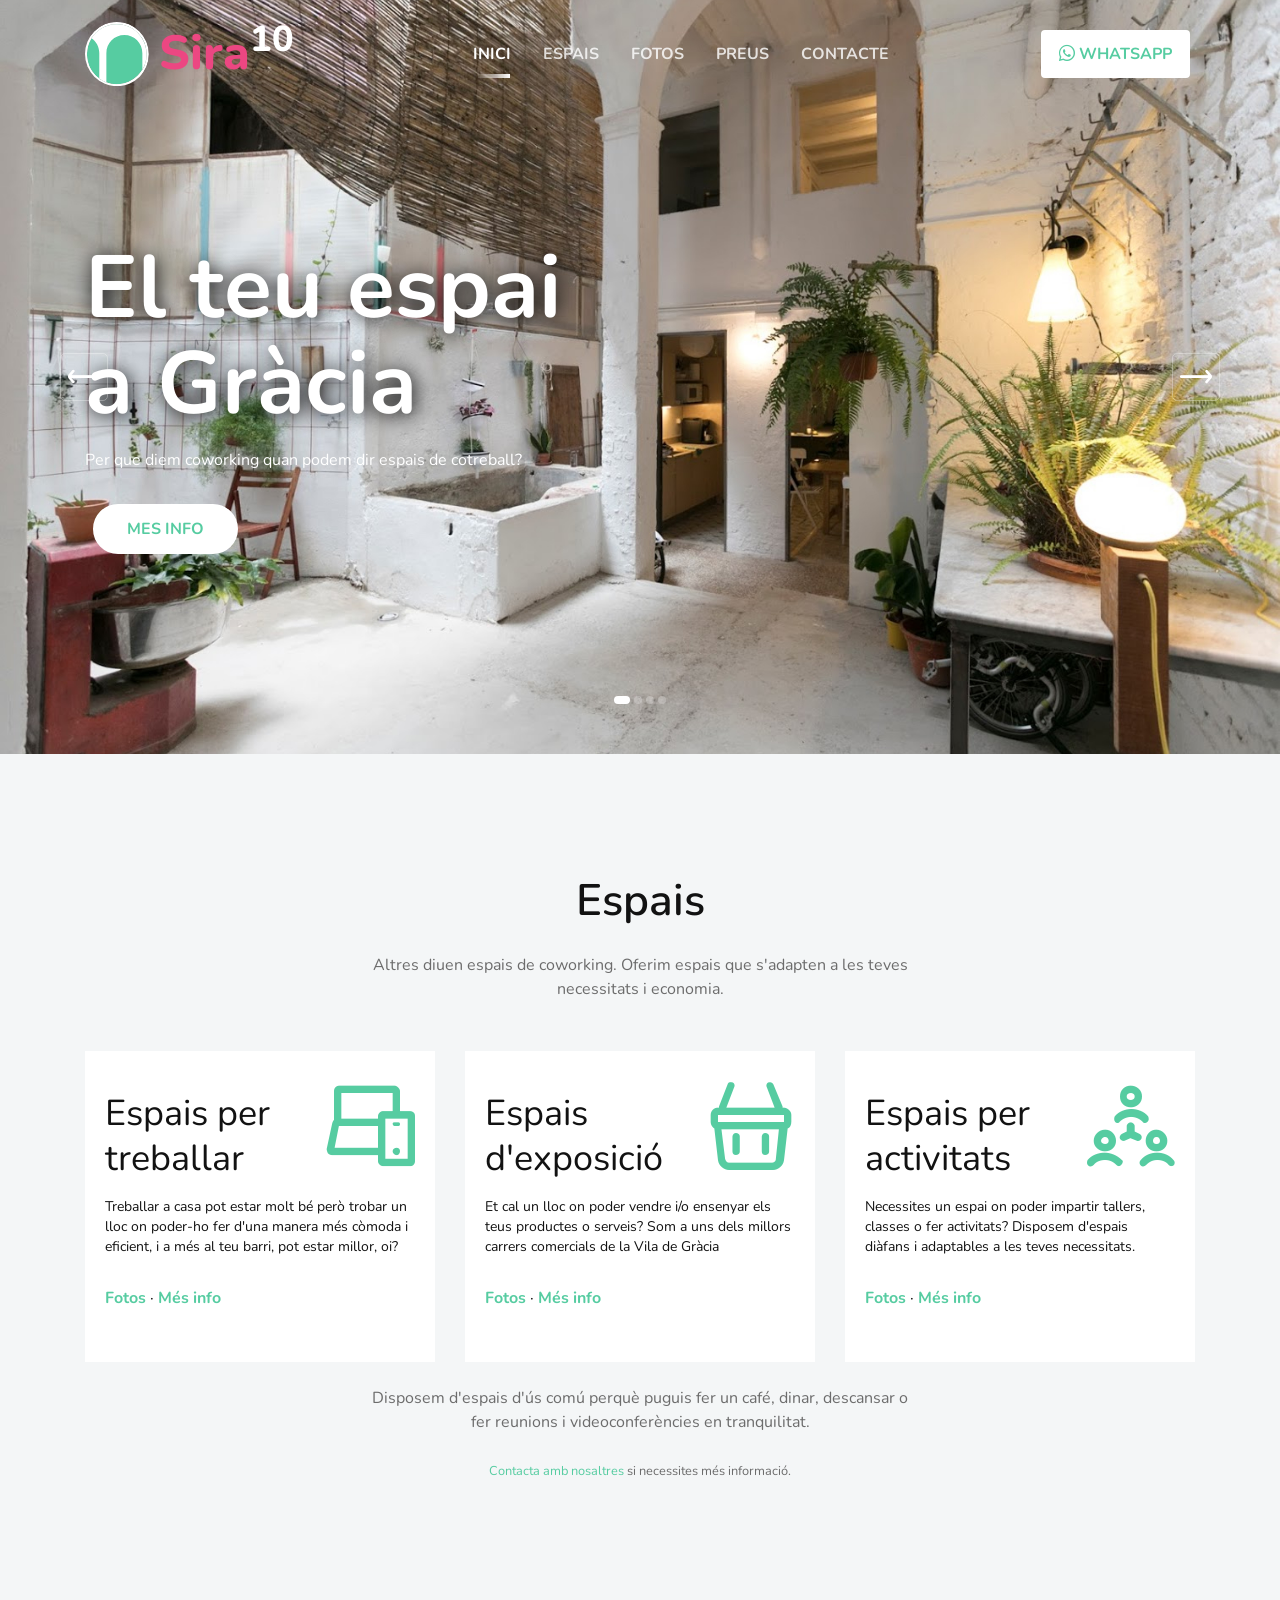
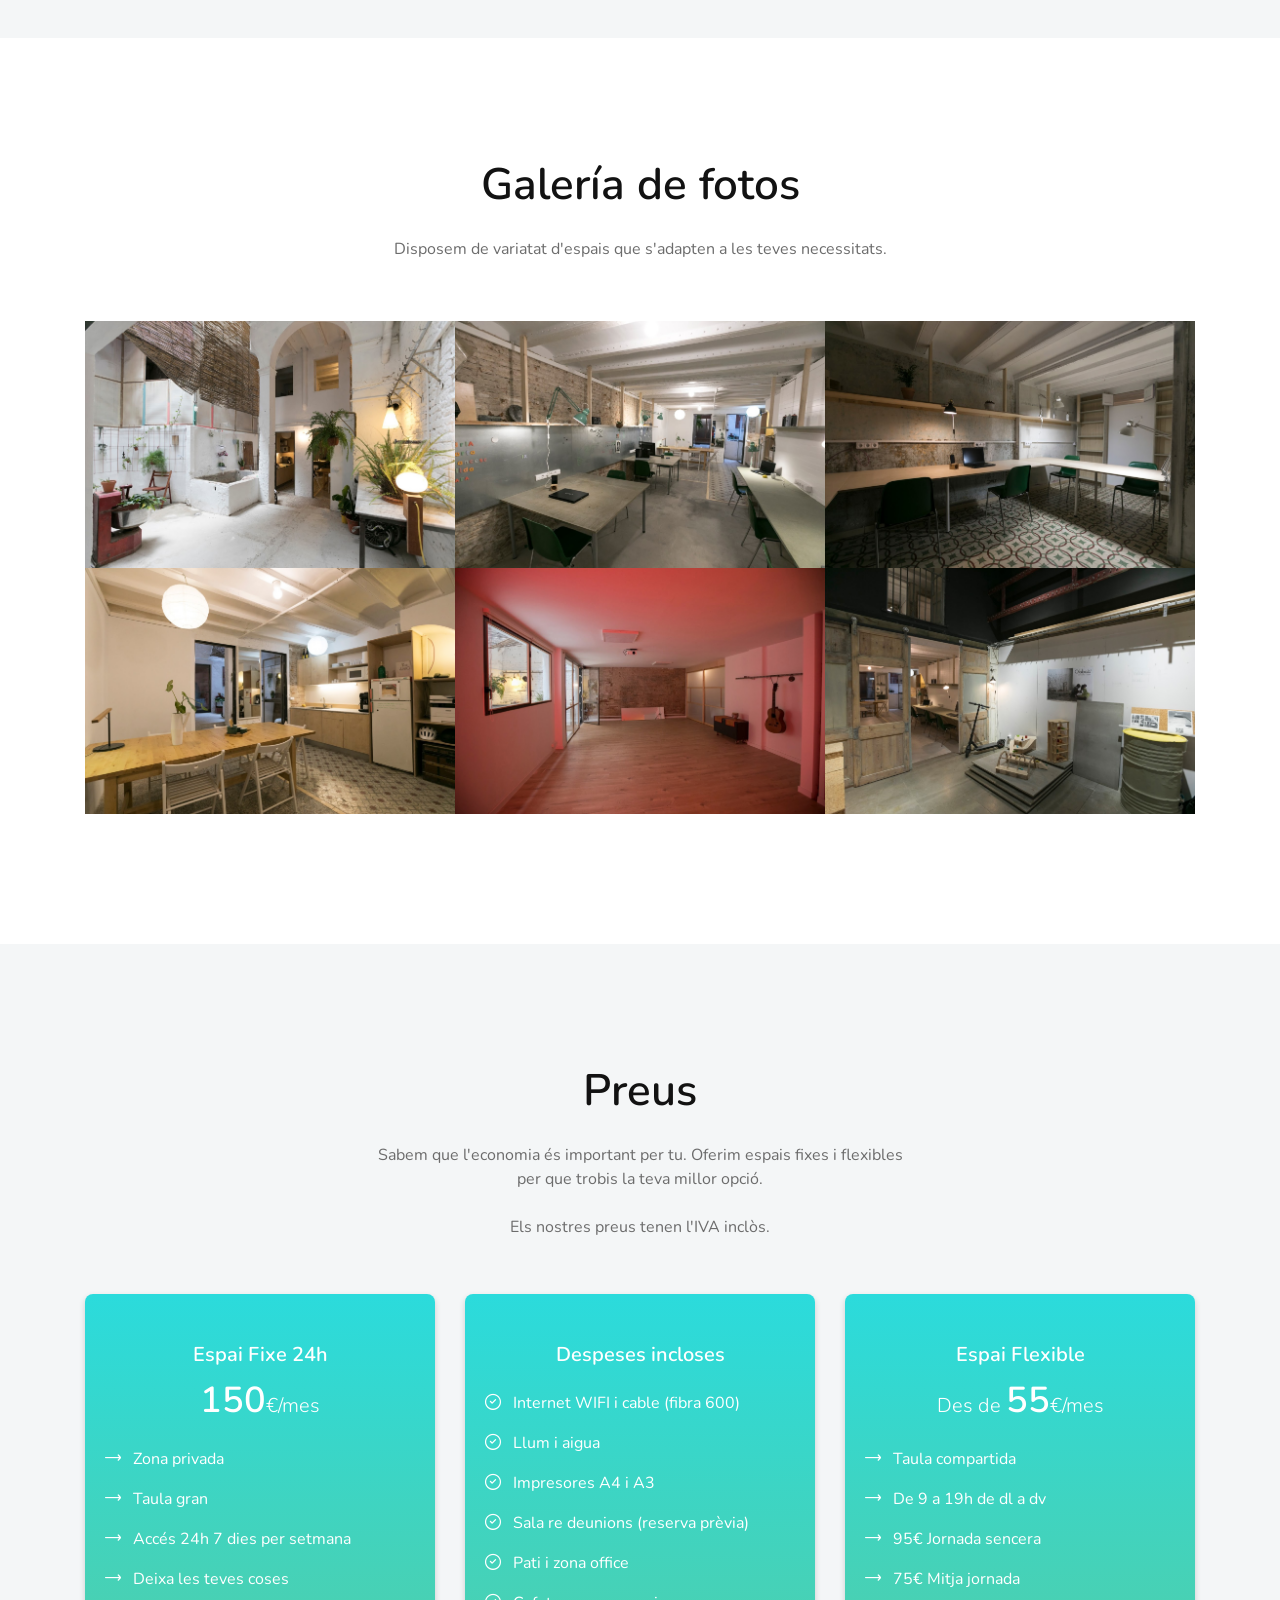
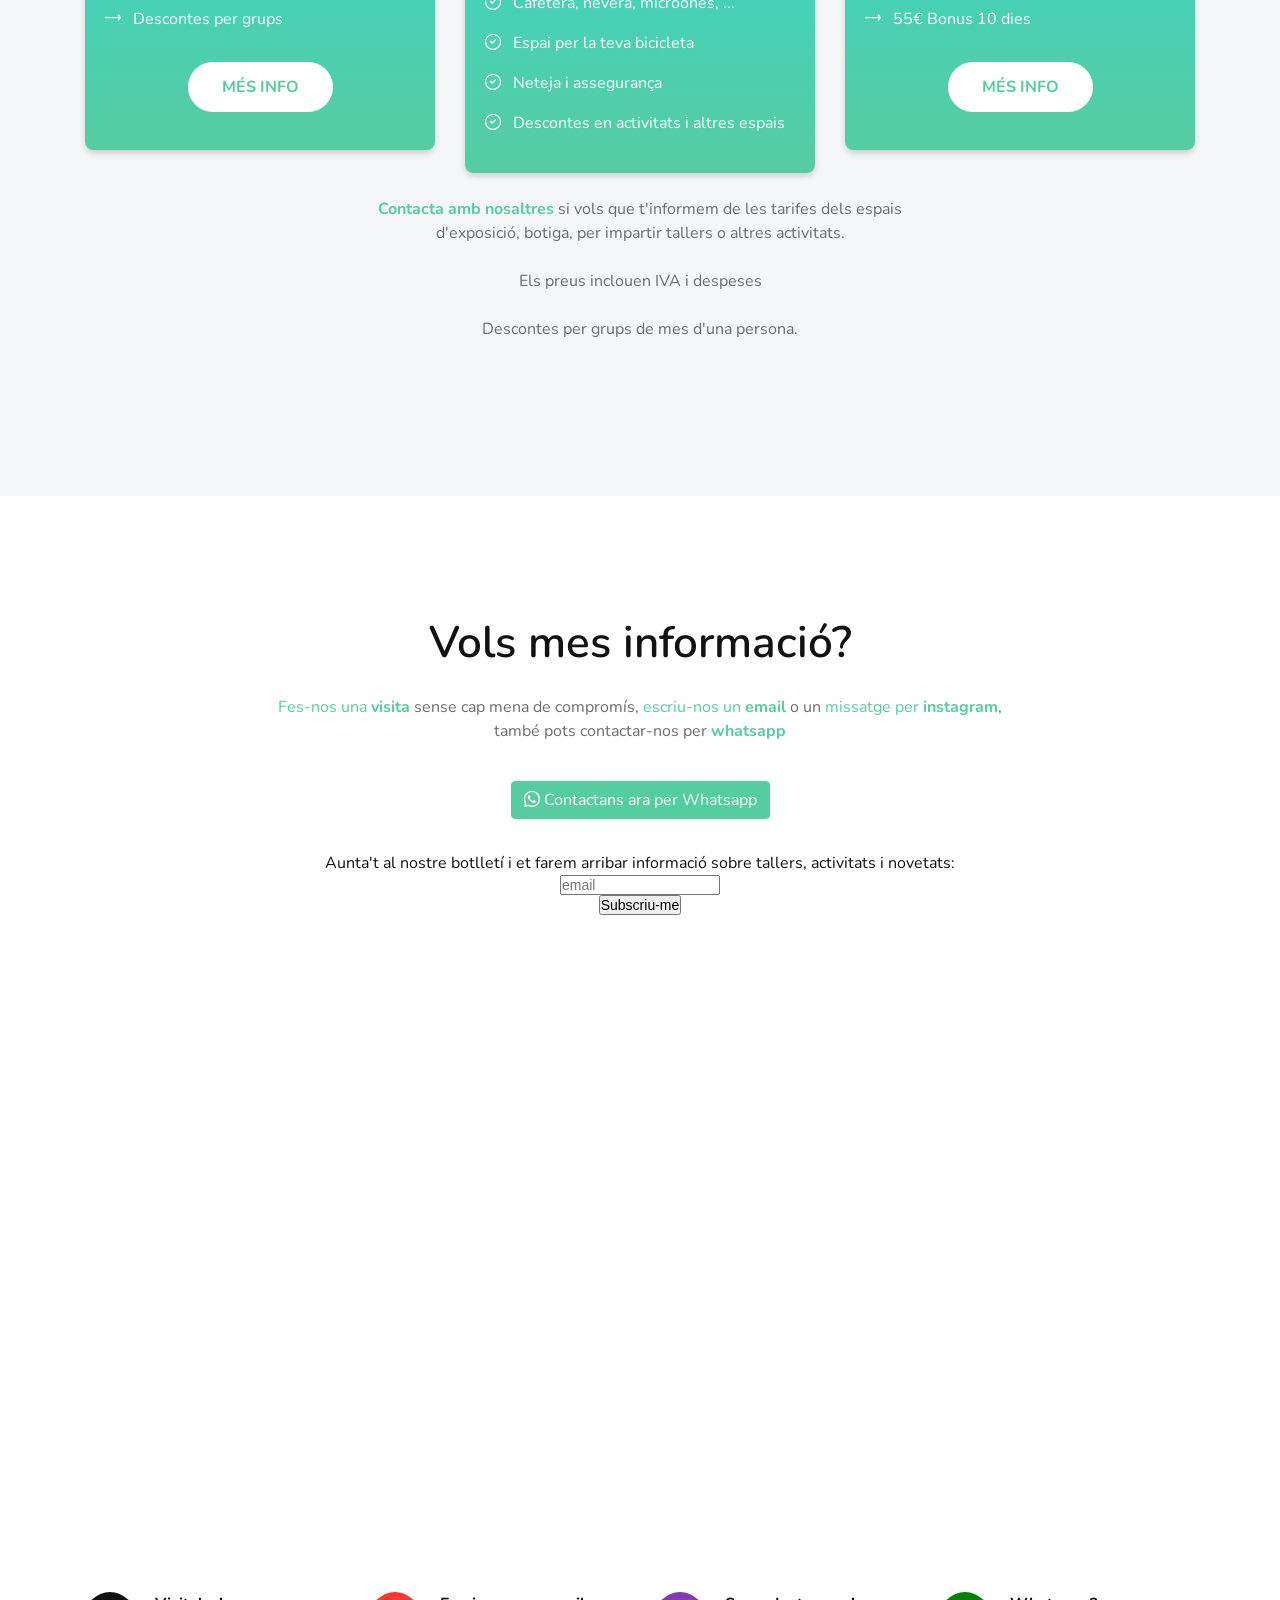
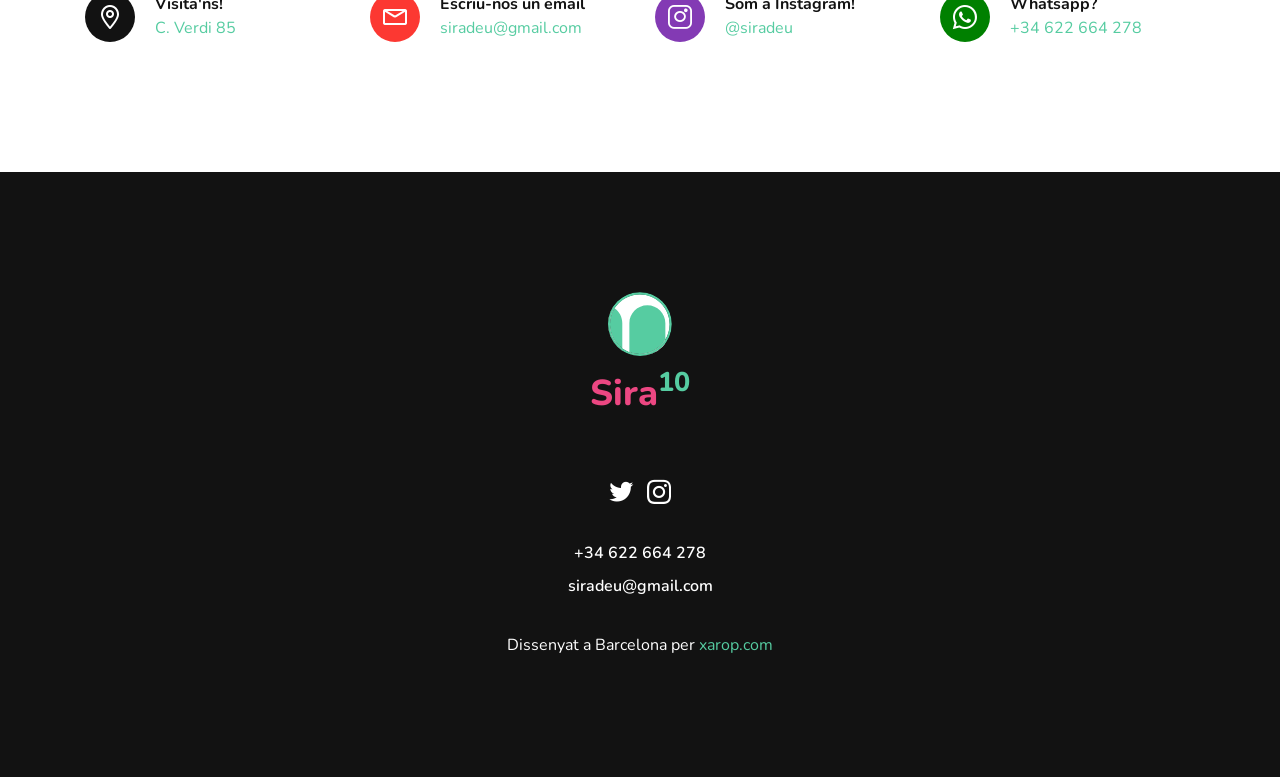
==== index.html @ 956df002 "update prices" ====
<!doctype html>
<html class="no-js" lang="es">

<head>
    <meta charset="utf-8">
    
    <!--====== Title ======-->
    <title>Sira10 - El teu espai a la Vila de Gràcia :: Coworking Barcelona  :: Popup store :: Lloguer de sales</title>

    <meta name="description" content="Necessites un espai de treball o per ensenyar i vendre els teus productes o serveis? A Sira10 trobaràs taules i espais per a treballar, expsar i vendre o fer activitats."/>
    <meta name="keywords" content="Coworking, Gràcia, Barcelona, Vila de Gracia, espais, espai, espais de cotreball, artesania, botiga, popups, popupstore, showrooms, tallers, taller, activitats, sales, sala, lloguer, lloguer de sales per activitats"/>
    <meta name="author" content="xarop.com" />
    <link rel="canonical" href="https://siradeu.com" />

    <meta property="og:locale" content="ca_ES" />
    <meta property="og:type" content="website" />
    <meta property="og:title" content="Sira10 - El teu espai a la Vila de Gràcia :: Coworking Barcelona  :: Popup store :: Lloguer de sales" />
    <meta property="og:description" content="Necessites un espai de treball o per ensenyar i vendre els teus productes o serveis? A Sira10 trobaràs taules i espais per a treballar, expsar i vendre o fer activitats." />
    <meta property="og:url" content="https://siradeu.com" />
    <meta property="og:site_name" content="Sira10 - El teu espai a la Vila de Gràcia :: Coworking Barcelona  :: Popup store :: Lloguer de sales" />
    <meta property="og:image" content="https://siradeu.com/assets/images/favicon.png">

    <meta name="twitter:card" content="summary" />
    <meta name="twitter:description" content="Necessites un espai de treball o per ensenyar i vendre els teus productes o serveis? A Sira10 trobaràs taules i espais per a treballar, expsar i vendre o fer activitats." />
    <meta name="twitter:image" content="https://siradeu.com/assets/images/favicon.png" />
    <meta name="twitter:title" content="Sira10 - El teu espai a la Vila de Gràcia :: Coworking Barcelona  :: Popup store :: Lloguer de sales" />
    <meta name="twitter:creator" content="@somespai" />
  
    <meta name="viewport" content="width=device-width, initial-scale=1">

    <!--====== Favicon Icon ======-->
    <link rel="shortcut icon" href="assets/images/favicon.png" type="image/png">
        
    <!--====== Magnific Popup CSS ======-->
    <link rel="stylesheet" href="assets/css/magnific-popup.css">
        
    <!--====== Slick CSS ======-->
    <link rel="stylesheet" href="assets/css/slick.css">
        
    <!--====== Line Icons CSS ======-->
    <link rel="stylesheet" href="assets/css/LineIcons.css">
        
    <!--====== Bootstrap CSS ======-->
    <link rel="stylesheet" href="assets/css/bootstrap.min.css">
    
    <!--====== Default CSS ======-->
    <link rel="stylesheet" href="assets/css/default.css">
    
    <!--====== Style CSS ======-->
    <link rel="stylesheet" href="assets/css/style.css?v=7">
    <!-- <link rel="stylesheet" href="assets/_scss/style.css"> -->

    <style>

        @media (max-width: 767px) {
            .navbar-brand h1 {
                font-size: 1.5em;
            }
            .btn-whatsapp{
                font-size: 1.25em!important;
                border-radius: 50% !important;
            }
            .btn-whatsapp span{
                display: none;
            }
          }
        
    </style>

</head>

<body>

    <!-- Global site tag (gtag.js) - Google Analytics -->
    <script async src="https://www.googletagmanager.com/gtag/js?id=UA-173508824-1"></script>
    <script>
    window.dataLayer = window.dataLayer || [];
    function gtag(){dataLayer.push(arguments);}
    gtag('js', new Date());

    gtag('config', 'UA-173508824-1');
    </script>

    <script id="mcjs">!function(c,h,i,m,p){m=c.createElement(h),p=c.getElementsByTagName(h)[0],m.async=1,m.src=i,p.parentNode.insertBefore(m,p)}(document,"script","https://chimpstatic.com/mcjs-connected/js/users/710c14e672275063bc9eb98f7/e2fc80ee4b4cfdcf085393191.js");</script>



    <!--[if IE]>
    <p class="browserupgrade">You are using an <strong>outdated</strong> browser. Please <a href="https://browsehappy.com/">upgrade your browser</a> to improve your experience and security.</p>
    <![endif]-->

   
    <!--====== PRELOADER PART START ======-->

<div class="preloader">
    <div class="loader">
        <div class="ytp-spinner">
            <div class="ytp-spinner-container">
                <div class="ytp-spinner-rotator">
                    <div class="ytp-spinner-left">
                        <div class="ytp-spinner-circle"></div>
                    </div>
                    <div class="ytp-spinner-right">
                        <div class="ytp-spinner-circle"></div>
                    </div>
                </div>
            </div>
        </div>
    </div>
</div>

<!--====== PRELOADER PART ENDS ======-->
        <!--====== NAVBAR TWO PART START ======-->

    <section class="navbar-area">
        <div class="container">
            <div class="row">
                <div class="col-lg-12">
                    <nav class="navbar navbar-expand-lg">
                       
                        <a class="navbar-brand" href="#">
                            <img src="assets/images/logo-2.svg" alt="Logo">
                            <h1>Sira<sup>10</sup></h1>
                        </a>
                        
                        <button class="navbar-toggler" type="button" data-toggle="collapse" data-target="#navbarTwo" aria-controls="navbarTwo" aria-expanded="false" aria-label="Toggle navigation">
                            <span class="toggler-icon"></span>
                            <span class="toggler-icon"></span>
                            <span class="toggler-icon"></span>
                        </button>

                        <div class="collapse navbar-collapse sub-menu-bar" id="navbarTwo">
                            <ul class="navbar-nav m-auto">
                                <li class="nav-item active"><a class="page-scroll" href="#home">Inici</a></li>
                                <li class="nav-item"><a class="page-scroll" href="#services">Espais</a></li>
                                <li class="nav-item"><a class="page-scroll" href="#portfolio">Fotos</a></li>
                                <li class="nav-item"><a class="page-scroll" href="#pricing">Preus</a></li>
                                <!-- <li class="nav-item"><a class="page-scroll" href="#about">Sobre nosaltres</a></li> -->
                                <li class="nav-item"><a class="page-scroll" href="#contact">Contacte</a></li>
                            </ul>
                        </div>

                        
                        
                        <div class="navbar-btn d-sm-inline-block">
                            <ul>
                                <li><a class="solid btn-whatsapp" href="https://wa.me/34622664278" target="_blank"><i class="lni lni-whatsapp"></i> <span>Whatsapp</span></a></li>
                            </ul>
                        </div>

                    </nav> <!-- navbar -->
                </div>
            </div> <!-- row -->
        </div> <!-- container -->
    </section>

    <!--====== NAVBAR TWO PART ENDS ======-->
      <!--====== SLIDER PART START ======-->

  <section id="home" class="slider_area">
      <div id="carouselThree" class="carousel slide" data-ride="carousel">
          <ol class="carousel-indicators">
              <li data-target="#carouselThree" data-slide-to="0" class="active"></li>
              <li data-target="#carouselThree" data-slide-to="1"></li>
              <li data-target="#carouselThree" data-slide-to="2"></li>
              <li data-target="#carouselThree" data-slide-to="3"></li>
          </ol>

          <div class="carousel-inner">
              <div class="carousel-item carousel-item-0 active">
                  <div class="container">
                      <div class="row">
                          <div class="col-lg-6">
                              <div class="slider-content">
                                  <h1 class="title">El teu espai a Gràcia</h1>
                                  <p class="text">Per que diem coworking quan podem dir espais de cotreball?</p>
                                  <ul class="slider-btn rounded-buttons">
                                      <li><a class="main-btn rounded-one page-scroll" href="#services">MES INFO</a></li>
                                      <!-- <li><a class="main-btn rounded-two" href="#">DOWNLOAD</a></li> -->
                                  </ul>
                              </div>
                          </div>
                      </div> <!-- row -->
                  </div> <!-- container -->
              </div> <!-- carousel-item -->

    

              <div class="carousel-item carousel-item-1" >
                  <div class="container">
                      <div class="row">
                          <div class="col-lg-6">
                              <div class="slider-content">
                                  <h1 class="title">Des de 75€ al mes</h1>
                                  <p class="text">Ens adaptem al teu pressupost</p>
                                  <ul class="slider-btn rounded-buttons">
                                      <li><a class="main-btn rounded-one page-scroll" href="#pricing">Veure preus</a></li>
                                  </ul>
                              </div> <!-- slider-content -->
                          </div>
                      </div> <!-- row -->
                  </div> <!-- container -->
                  
              </div> <!-- carousel-item -->


              <div class="carousel-item carousel-item-2">
                  <div class="container">
                      <div class="row">
                          <div class="col-lg-6">
                              <div class="slider-content">
                                  <h1 class="title">Espais d'exposició</h1>
                                  <p class="text">Necessites un espai per oferir i vendre els teus productes o serveis?</p>
                                  <ul class="slider-btn rounded-buttons">
                                      <li><a class="main-btn rounded-one page-scroll" href="#services">Més info</a></li>
                                  </ul>
                              </div> <!-- slider-content -->
                          </div>
                      </div> <!-- row -->
                  </div> <!-- container -->
                  
              </div> <!-- carousel-item -->


              <div class="carousel-item carousel-item-3">
                  <div class="container">
                      <div class="row">
                          <div class="col-lg-6">
                              <div class="slider-content">
                                  <h1 class="title">Tallers i activitats</h1>
                                  <p class="text">Disposem del espai que necessites per oferir els teus tallers o fer activitats</p>
                                  <ul class="slider-btn rounded-buttons">
                                      <li><a class="main-btn rounded-one page-scroll" href="#services">Més info</a></li>
                                  </ul>
                              </div> <!-- slider-content -->
                          </div>
                      </div> <!-- row -->
                  </div> <!-- container -->
                  
              </div> <!-- carousel-item -->


          </div>

          <a class="carousel-control-prev" href="#carouselThree" role="button" data-slide="prev">
              <i class="lni lni-arrow-left"></i>
          </a>
          <a class="carousel-control-next" href="#carouselThree" role="button" data-slide="next">
              <i class="lni lni-arrow-right"></i>
          </a>
      </div>
  </section>

  <!--====== SLIDER PART ENDS ======-->    
        <!--====== FEATRES TWO PART START ======-->

    <section id="services" class="features-area">
        <div class="container">
            <div class="row justify-content-center">
                <div class="col-lg-6 col-md-10">
                    <div class="section-title text-center pb-10">
                        <h3 class="title">Espais</h3>
                        <p class="text">Altres diuen espais de coworking. Oferim espais que s'adapten a les teves necessitats i economia.</p>
                    </div> <!-- row -->
                </div>
            </div> <!-- row -->
            <div class="row justify-content-center">
                <div class="col-lg-4 col-md-7 col-sm-9">
                    <div class="single-features mt-40">
                        <div class="features-title-icon d-flex justify-content-between">
                            <h4 class="features-title"><a href="#">Espais per treballar</a></h4>
                            <div class="features-icon">
                                <i class="lni  lni-laptop-phone"></i>
                                
                            </div>
                        </div>
                        <div class="features-content">
                            <p class="text">Treballar a casa pot estar molt bé però trobar un lloc on poder-ho fer d'una manera més còmoda i eficient, i a més al teu barri, pot estar millor, oi?</p>
                            <a class="features-btn page-scroll" href="#portfolio">Fotos</a> · 
                            <a class="features-btn page-scroll" href="#pricing">Més info</a>
                        </div>
                    </div> <!-- single features -->
                </div>
                <div class="col-lg-4 col-md-7 col-sm-9">
                    <div class="single-features mt-40">
                        <div class="features-title-icon d-flex justify-content-between">
                            <h4 class="features-title"><a href="#">Espais d'exposició</a></h4>
                            <div class="features-icon">
                                <i class="lni lni-shopping-basket"></i>
                                
                            </div>
                        </div>
                        <div class="features-content">
                            <p class="text">Et cal un lloc on poder vendre i/o ensenyar els teus productes o serveis? Som a uns dels millors carrers comercials de la Vila de Gràcia</p>
                            <a class="features-btn page-scroll" href="#portfolio">Fotos</a> · 
                            <a class="features-btn page-scroll" href="#contact">Més info</a>
                        </div>
                    </div> <!-- single features -->
                </div>
                <div class="col-lg-4 col-md-7 col-sm-9">
                    <div class="single-features mt-40">
                        <div class="features-title-icon d-flex justify-content-between">
                            <h4 class="features-title"><a href="#">Espais per activitats</a></h4>
                            <div class="features-icon">
                                <i class="lni lni-network"></i>
                                
                            </div>
                        </div>
                        <div class="features-content">
                            <p class="text">Necessites un espai on poder impartir tallers, classes o fer activitats? Disposem d'espais diàfans i adaptables a les teves necessitats.</p>
                            <a class="features-btn page-scroll" href="#portfolio">Fotos</a> ·  
                            <a class="features-btn page-scroll" href="#contact">Més info</a>
                        </div>
                    </div> <!-- single features -->
                </div>
            </div> <!-- row -->

            <div class="row justify-content-center">
                <div class="col-lg-6 col-md-10">
                    <div class="section-title text-center pb-25">
                        <p class="text">Disposem d'espais d'ús comú perquè puguis fer un café, dinar, descansar o fer reunions i videoconferències en tranquilitat.</p>
                        <p class="text"><small><a href="#contact" class="page-scroll">Contacta amb nosaltres</a> si necessites més informació.</small></p>
                    </div> <!-- section title -->
                </div>
            </div> <!-- row -->

        </div> <!-- container -->
    </section>

    <!--====== FEATRES TWO PART ENDS ======-->    
    <!--====== PORTFOLIO PART START ======-->

<section id="portfolio" class="portfolio-area portfolio-four pb-100">
        <div class="container">
            <div class="row justify-content-center">
                <div class="col-lg-6 col-md-10">
                    <div class="section-title text-center pb-10">
                        <h3 class="title">Galería de fotos</h3>
                        <p class="text">Disposem de variatat d'espais que s'adapten a les teves necessitats.</p>
                    </div> <!-- section title -->
                </div>
            </div> <!-- row -->
            <div class="row">
          
                <div class="col-lg-12 col-md-12">
                    <div class="row no-gutters grid mt-50">

                        <div class="col-lg-4 col-sm-6 marketing-4 research-4">
                            <div class="single-portfolio">
                                <div class="portfolio-image">
                                    <img src="assets/images/portfolio/pati.jpg" alt="">
                                    <div class="portfolio-overlay d-flex align-items-center justify-content-center">
                                        <div class="portfolio-content">
                                            <div class="portfolio-icon">
                                                <a class="image-popup" href="assets/images/portfolio/pati.jpg"><i class="lni lni-zoom-in"></i></a>
                                                
                                            </div>
                                            <div class="portfolio-icon">
                                                <!-- <a href="#"><i class="lni lni-link"></i></a> -->
                                                <a>Pati</a>
                                                
                                            </div>
                                        </div>
                                    </div>
                                </div>
                            </div> <!-- single portfolio -->
                        </div>

                        <div class="col-lg-4 col-sm-6 branding-4 marketing-4">
                            <div class="single-portfolio">
                                <div class="portfolio-image">
                                    <img src="assets/images/portfolio/coworking.jpg" alt="">
                                    <div class="portfolio-overlay d-flex align-items-center justify-content-center">
                                        <div class="portfolio-content">
                                            <div class="portfolio-icon">
                                                <a class="image-popup" href="assets/images/portfolio/coworking.jpg"><i class="lni lni-zoom-in"></i></a>
                                                
                                            </div>
                                            <div class="portfolio-icon">
                                                <!-- <a href="#"><i class="lni lni-link"></i></a> -->
                                                <a>Cotreball</a>
                                                
                                            </div>
                                        </div>
                                    </div>
                                </div>
                            </div> <!-- single portfolio -->
                        </div>

                        <div class="col-lg-4 col-sm-6 marketing-4">
                            <div class="single-portfolio">
                                <div class="portfolio-image">
                                    <img src="assets/images/portfolio/altell.jpg" alt="">
                                    <div class="portfolio-overlay d-flex align-items-center justify-content-center">
                                        <div class="portfolio-content">
                                            <div class="portfolio-icon">
                                                <a class="image-popup" href="assets/images/portfolio/altell.jpg"><i class="lni lni-zoom-in"></i></a>
                                                
                                            </div>
                                            <div class="portfolio-icon">
                                                <!-- <a href="#"><i class="lni lni-link"></i></a> -->
                                                <a>Cotreball</a>
                                                
                                            </div>
                                        </div>
                                    </div>
                                </div>
                            </div> <!-- single portfolio -->
                        </div>

                        <div class="col-lg-4 col-sm-6 branding-4 planning-4">
                            <div class="single-portfolio">
                                <div class="portfolio-image">
                                    <img src="assets/images/portfolio/cuina.jpg" alt="">
                                    <div class="portfolio-overlay d-flex align-items-center justify-content-center">
                                        <div class="portfolio-content">
                                            <div class="portfolio-icon">
                                                <a class="image-popup" href="assets/images/portfolio/cuina.jpg"><i class="lni lni-zoom-in"></i></a>
                                                
                                            </div>
                                            <div class="portfolio-icon">
                                                <!-- <a href="#"><i class="lni lni-link"></i></a> -->
                                                <a>Cuina</a>
                                                
                                            </div>
                                        </div>
                                    </div>
                                </div>
                            </div> <!-- single portfolio -->
                        </div>
                       
                        
                        <div class="col-lg-4 col-sm-6 planning-4 research-4">
                            <div class="single-portfolio">
                                <div class="portfolio-image">
                                    <img src="assets/images/portfolio/sala.jpg" alt="">
                                    <div class="portfolio-overlay d-flex align-items-center justify-content-center">
                                        <div class="portfolio-content">
                                            <div class="portfolio-icon">
                                                <a class="image-popup" href="assets/images/portfolio/sala.jpg"><i class="lni lni-zoom-in"></i></a>
                                                
                                            </div>
                                            <div class="portfolio-icon">
                                                <!-- <a href="#"><i class="lni lni-link"></i></a> -->
                                                <a>Sala</a>
                                                
                                            </div>
                                        </div>
                                    </div>
                                </div>
                            </div> <!-- single portfolio -->
                        </div>

                        <div class="col-lg-4 col-sm-6 marketing-4">
                            <div class="single-portfolio">
                                <div class="portfolio-image">
                                    <img src="assets/images/portfolio/botiga.jpg" alt="">
                                    <div class="portfolio-overlay d-flex align-items-center justify-content-center">
                                        <div class="portfolio-content">
                                            <div class="portfolio-icon">
                                                <a class="image-popup" href="assets/images/portfolio/botiga.jpg"><i class="lni lni-zoom-in"></i></a>
                                                
                                            </div>
                                            <div class="portfolio-icon">
                                                <!-- <a href="#"><i class="lni lni-link"></i></a> -->
                                                <a>Botiga</a>
                                                
                                            </div>
                                        </div>
                                    </div>
                                </div>
                            </div> <!-- single portfolio -->
                        </div>
                   
                    </div> <!-- row -->
                </div>
            </div> <!-- row -->
        </div> <!-- container -->
    </section>

    <!--====== PORTFOLIO PART ENDS ======-->
      <!--====== PRINICNG START ======-->

  <section id="pricing" class="pricing-area ">
        <div class="container">
            <div class="row justify-content-center">
                <div class="col-lg-6 col-md-10">
                    <div class="section-title text-center pb-25">
                        <h3 class="title">Preus</h3>
                        <p class="text">Sabem que l'economia és important per tu. Oferim espais fixes i flexibles per que trobis la teva millor opció.</p>
                        <p class="text">Els nostres preus tenen l'IVA inclòs.</p>
                    </div> <!-- section title -->
                </div>
            </div> <!-- row -->
            <div class="row justify-content-center">
                <div class="col-lg-4 col-md-7 col-sm-9">
                    <div class="pricing-style mt-30">
                        <div class="pricing-header text-center">
                            <h5 class="sub-title">Espai Fixe 24h</h5>
                            <p class="month"><span class="price">150 </span>€/mes</p>
                        </div>
                        <div class="pricing-list">
                            <ul>
                                <li><i class="lni lni-arrow-right"></i> Zona privada </li>
                                <li><i class="lni lni-arrow-right"></i> Taula gran </li>
                                <li><i class="lni lni-arrow-right"></i> Accés 24h 7 dies per setmana </li>
                                <li><i class="lni lni-arrow-right"></i> Deixa les teves coses</li>
                                <li><i class="lni lni-arrow-right"></i> Descontes per grups</li>
                            </ul>
                        </div>
                        <div class="pricing-btn rounded-buttons text-center">
                            <a class="main-btn rounded-one page-scroll" href="#contact">MÉS INFO</a>
                        </div>    
                    </div> <!-- pricing style one -->
                </div>

                <div class="col-lg-4 col-md-7 col-sm-9">
                    <div class="pricing-style mt-30">
                        <div class="pricing-header text-center">
                            <h5 class="sub-title">Despeses incloses</h5>
                            <!-- <p class="month">en totes les modalitats</p> -->
                            <!-- <p class="month">des de <span class="price">50 </span>€/mes</p> -->
                        </div>
                        <div class="pricing-list">
                            <ul>
                                <!-- <li><strong><i class="lni lni-checkmark-circle"></i> Espai flexible temps parcial:</strong></li>
                                <li><i class="lni lni-arrow-right"></i> <strong>Mitja jornada</strong>: 75 €/mes</li>
                                <li><i class="lni lni-arrow-right"></i> <strong>Bono 10 dies</strong>: 50 €</li> -->
                                <li><i class="lni lni-checkmark-circle"></i> Internet WIFI i cable (fibra 600)</li>
                                <li><i class="lni lni-checkmark-circle"></i> Llum i aigua</li>
                                <li><i class="lni lni-checkmark-circle"></i> Impresores A4 i A3</li>
                                <li><i class="lni lni-checkmark-circle"></i> Sala re deunions (reserva prèvia)</li>
                                <li><i class="lni lni-checkmark-circle"></i> Pati i zona office</li>
                                <li><i class="lni lni-checkmark-circle"></i> Cafetera, nevera, microones, ...</li>
                                <li><i class="lni lni-checkmark-circle"></i> Espai per la teva bicicleta</li>
                                <li><i class="lni lni-checkmark-circle"></i> Neteja i assegurança</li>
                                <li><i class="lni lni-checkmark-circle"></i> Descontes en activitats i altres espais</li> 
                            </ul>
                        </div>
                        <!-- <div class="pricing-btn rounded-buttons text-center">
                            <a class="main-btn rounded-one page-scroll" href="#contact">MÉS INFO</a>
                        </div> -->
                    </div> <!-- pricing style one -->
                </div>
            
                
                <div class="col-lg-4 col-md-7 col-sm-9">
                    <div class="pricing-style mt-30">
                        <div class="pricing-header text-center">
                            <h5 class="sub-title">Espai Flexible</h5>
                            <p class="month">Des de <span class="price">55 </span>€/mes</p>
                        </div>
                        <div class="pricing-list">
                            <ul>
                                <li><i class="lni lni-arrow-right"></i> Taula compartida</li>
                                <li><i class="lni lni-arrow-right"></i> De 9 a 19h de dl a dv</li>
                                <li><i class="lni lni-arrow-right"></i> 95€ Jornada sencera </li>
                                <li><i class="lni lni-arrow-right"></i> 75€ Mitja jornada </li>
                                <li><i class="lni lni-arrow-right"></i> 55€ Bonus 10 dies</li>
                            </ul>
                        </div>
                        <div class="pricing-btn rounded-buttons text-center">
                            <a class="main-btn rounded-one page-scroll" href="#contact">MÉS INFO</a>
                        </div>
                    </div> <!-- pricing style one -->
                </div>
                
            </div> <!-- row -->   

            <div class="row justify-content-center">
                <div class="col-lg-6 col-md-10">
                    <div class="section-title text-center pb-25">
                    
                        <p class="text"><strong><a class=" page-scroll" href="#contact">Contacta amb nosaltres</a></strong> si vols que t'informem de les tarifes dels espais d'exposició,  botiga, per impartir tallers o altres activitats.</p>
                        <p class="text">Els preus inclouen IVA i despeses</p>
                        <p class="text">Descontes per grups de mes d'una persona.</p>
                    </div> <!-- section title -->
                </div>
            </div> <!-- row -->
        </div> <!-- container -->
    </section>

    <!--====== PRINICNG ENDS ======-->
        
    
    
    
    
    <!--====== CONTACT PART START ======-->
    <section id="contact" class="contact-area">
        <div class="container">
            <div class="row justify-content-center">
                <div class="col-lg-8 col-md-10">
                    <div class="section-title text-center pb-30">
                        <h3 class="title">Vols mes informació?</h3>
                        <p class="text"><a href="https://www.google.com/maps/place/Carrer+de+Verdi,+85,+08012+Barcelona" target="_blank">
                        Fes-nos una <strong>visita</strong></a>  sense cap mena de compromís, 
                        <a href="mailto:siradeu@gmail.com">escriu-nos un <strong>email</strong></a> 
                        o un <a href="https://www.instagram.com/siradeu/">missatge per <strong>instagram</strong></a>, 
                        també pots contactar-nos per <a href="https://wa.me/34622664278"><strong>whatsapp</strong></a></p>

                        <h2 style="margin:2rem;">
                            <a class="solid btn btn-whatsapp" href="https://wa.me/34622664278" target="_blank"><i class="lni lni-whatsapp"></i> <span>Contactans ara per Whatsapp</span></a>
                        </h2>

                        <p>Aunta't al nostre botlletí i et farem arribar informació sobre tallers, activitats i novetats:</p>





                        <!-- Begin Mailchimp Signup Form -->
<link href="//cdn-images.mailchimp.com/embedcode/horizontal-slim-10_7.css" rel="stylesheet" type="text/css">
<style type="text/css">
	#mc_embed_signup{background:#fff; clear:left; font:14px Helvetica,Arial,sans-serif; width:100%;}
	/* Add your own Mailchimp form style overrides in your site stylesheet or in this style block.
	   We recommend moving this block and the preceding CSS link to the HEAD of your HTML file. */
</style>
<div id="mc_embed_signup">
<form action="https://espaigracia.us10.list-manage.com/subscribe/post?u=710c14e672275063bc9eb98f7&amp;id=bdc5520a24" method="post" id="mc-embedded-subscribe-form" name="mc-embedded-subscribe-form" class="validate" target="_blank" novalidate>
    <div id="mc_embed_signup_scroll">
	<!-- <label for="mce-EMAIL">Subscriu-te per rebre info d'activitats i tallers</label> -->
	<input type="email" value="" name="EMAIL" class="email" id="mce-EMAIL" placeholder="email" required>
    <!-- real people should not fill this in and expect good things - do not remove this or risk form bot signups-->
    <div style="position: absolute; left: -5000px;" aria-hidden="true"><input type="text" name="b_710c14e672275063bc9eb98f7_bdc5520a24" tabindex="-1" value=""></div>
    <div class="clear"><input type="submit" value="Subscriu-me" name="subscribe" id="mc-embedded-subscribe" class="button"></div>
    </div>
</form>
</div>

<!--End mc_embed_signup-->



                    </div> <!-- section title -->
                </div>
            </div> <!-- row -->
            <div class="row">
                <div class="col-lg-12">
                    <div class="contact-map mt-30">
                    <iframe src="https://www.google.com/maps/embed?pb=!1m18!1m12!1m3!1d2992.5644731520706!2d2.1530705157273693!3d41.40526380284914!2m3!1f0!2f0!3f0!3m2!1i1024!2i768!4f13.1!3m3!1m2!1s0x12a4a2bcb13d6c21%3A0xb90ea017f4ee6206!2sCarrer%20de%20Verdi%2C%2085%2C%2008012%20Barcelona!5e0!3m2!1sca!2ses!4v1596656852370!5m2!1sca!2ses" width="600" height="450" frameborder="0" style="border:0;" allowfullscreen="" aria-hidden="false" tabindex="0"></iframe>                    </div> <!-- row -->
                </div>
            </div> <!-- row -->
            <div class="contact-info pt-30">
                <div class="row">
                    <div class="col-lg-3 col-md-6">
                        <div class="single-contact-info contact-color-1 mt-30 d-flex ">
                            <div class="contact-info-icon">
                                <i class="lni lni-map-marker"></i>
                            </div>
                            <div class="contact-info-content media-body">
                                <p class="text"> <strong>Visita'ns!</strong></p>
                                <p class="text"> <a href="https://www.google.com/maps/place/Carrer+de+Verdi,+85,+08012+Barcelona" target="_blank">C. Verdi 85</a></p>
                            </div>
                        </div> <!-- single contact info -->
                    </div>
                    <div class="col-lg-3 col-md-6">
                        <div class="single-contact-info contact-color-2 mt-30 d-flex ">
                            <div class="contact-info-icon">
                                <i class="lni lni-envelope"></i>
                            </div>
                            <div class="contact-info-content media-body">
                                <p class="text"><strong>Escriu-nos un email</strong></p>
                                <p class="text"><a href="mailto:siradeu@gmail.com">siradeu@gmail.com</a></p>
                            </div>
                        </div> <!-- single contact info -->
                    </div>

                    <div class="col-lg-3 col-md-6">
                        <div class="single-contact-info contact-color-4 mt-30 d-flex ">
                            <div class="contact-info-icon">
                                <i class="lni lni-instagram"></i>
                            </div>
                            <div class="contact-info-content media-body">
                                <p class="text"><strong>Som a Instagram!</strong></p>
                                <p class="text"><a href="https://www.instagram.com/siradeu/">@siradeu</a></p>
                            </div>
                        </div> <!-- single contact info -->
                    </div>

                    <div class="col-lg-3 col-md-6">
                        <div class="single-contact-info contact-color-3 mt-30 d-flex ">
                            <div class="contact-info-icon">
                                <i class="lni lni-whatsapp"></i>
                            </div>
                            <div class="contact-info-content media-body">
                                <p class="text"><strong>Whatsapp?</strong></p>
                                <p class="text"><a href="https://wa.me/34622664278">+34 622 664 278</a></p>
                            </div>
                        </div> <!-- single contact info -->
                    </div>
                </div> <!-- row -->
            </div> <!-- contact info -->
                        </div> <!-- row -->
        </div> <!-- container -->
    </section>
    <!--====== CONTACT PART ENDS ======-->

    <section id="instagram" class="instagram-area">
        <script src="https://apps.elfsight.com/p/platform.js" defer></script>
        <div class="elfsight-app-6ee501b6-8dc3-4ac4-a0bf-9ccf41711311"></div>
    </section>

    <!--====== FOOTER PART START ======-->

    <section class="footer-area footer-dark">
        <div class="container">
            <div class="row justify-content-center">
                <div class="col-lg-6">
                    <div class="footer-logo text-center">
                        <a class="mt-30" href="#">
                            <img src="assets/images/logo.svg" alt="Logo">
                            <h2>Sira<sup>10</sup></h2>
                        </a>
                        
                    </div> <!-- footer logo -->
                    <ul class="social text-center mt-60">
                        <!-- <li><a href="https://facebook.com/siradeu"><i class="lni lni-facebook-filled"></i></a></li> -->
                        <li><a href="https://twitter.com/somespai" target="_blank"><i class="lni lni-twitter-original"></i></a></li>
                        <li><a href="https://instagram.com/siradeu" target="_blank"><i class="lni lni-instagram-original"></i></a></li>
                        <!-- <li><a href="#"><i class="lni lni-linkedin-original"></i></a></li> -->
                    </ul> <!-- social -->
                    <div class="footer-support text-center">
                        <a href="tel:+34622664278"><span class="number">+34 622 664 278</span></a><br/>
                        <a href="mailto:siradeu@gmail.com"><span class="mail">siradeu@gmail.com</span></a>
                    </div>
                    <div class="copyright text-center mt-35">
                        <p class="text">Dissenyat a Barcelona per <a href="https://xarop.com" rel="nofollow">xarop.com</a></p>
                    </div> <!--  copyright -->
                </div>
            </div> <!-- row -->
        </div> <!-- container -->
    </section>

    <!--====== FOOTER PART ENDS ======-->
    
    <!--====== BACK TOP TOP PART START ======-->

    <a href="#" class="back-to-top"><i class="lni lni-chevron-up"></i></a>

    <!--====== BACK TOP TOP PART ENDS ======-->        
    
    <!--====== Jquery js ======-->
    <script src="assets/js/vendor/jquery-1.12.4.min.js"></script>
    <script src="assets/js/vendor/modernizr-3.7.1.min.js"></script>
    
    <!--====== Bootstrap js ======-->
    <script src="assets/js/popper.min.js"></script>
    <script src="assets/js/bootstrap.min.js"></script>
    
    <!--====== Slick js ======-->
    <script src="assets/js/slick.min.js"></script>
    
    <!--====== Magnific Popup js ======-->
    <script src="assets/js/jquery.magnific-popup.min.js"></script>
    
    <!--====== Ajax Contact js ======-->
    <script src="assets/js/ajax-contact.js"></script>
    
    <!--====== Isotope js ======-->
    <script src="assets/js/imagesloaded.pkgd.min.js"></script>
    <script src="assets/js/isotope.pkgd.min.js"></script>
    
    <!--====== Scrolling Nav js ======-->
    <script src="assets/js/jquery.easing.min.js"></script>
    <script src="assets/js/scrolling-nav.js"></script>
    
    <!--====== Main js ======-->
    <script src="assets/js/main.js"></script>
    
</body>

</html>
---- assets/css/default.css ----
/* Deafult Margin & Padding */
/*-- Margin Top --*/
.mt-5 {
	margin-top: 5px;
}
.mt-10 {
	margin-top: 10px;
}
.mt-15 {
	margin-top: 15px;
}
.mt-20 {
	margin-top: 20px;
}
.mt-25 {
	margin-top: 25px;
}
.mt-30 {
	margin-top: 30px;
}
.mt-35 {
	margin-top: 35px;
}
.mt-40 {
	margin-top: 40px;
}
.mt-45 {
	margin-top: 45px;
}
.mt-50 {
	margin-top: 50px;
}
.mt-55 {
	margin-top: 55px;
}
.mt-60 {
	margin-top: 60px;
}
.mt-65 {
	margin-top: 65px;
}
.mt-70 {
	margin-top: 70px;
}
.mt-75 {
	margin-top: 75px;
}
.mt-80 {
	margin-top: 80px;
}
.mt-85 {
	margin-top: 85px;
}
.mt-90 {
	margin-top: 90px;
}
.mt-95 {
	margin-top: 95px;
}
.mt-100 {
	margin-top: 100px;
}
.mt-105 {
	margin-top: 105px;
}
.mt-110 {
	margin-top: 110px;
}
.mt-115 {
	margin-top: 115px;
}
.mt-120 {
	margin-top: 120px;
}
.mt-125 {
	margin-top: 125px;
}
.mt-130 {
	margin-top: 130px;
}
.mt-135 {
	margin-top: 135px;
}
.mt-140 {
	margin-top: 140px;
}
.mt-145 {
	margin-top: 145px;
}
.mt-150 {
	margin-top: 150px;
}
.mt-155 {
	margin-top: 155px;
}
.mt-160 {
	margin-top: 160px;
}
.mt-165 {
	margin-top: 165px;
}
.mt-170 {
	margin-top: 170px;
}
.mt-175 {
	margin-top: 175px;
}
.mt-180 {
	margin-top: 180px;
}
.mt-185 {
	margin-top: 185px;
}
.mt-190 {
	margin-top: 190px;
}
.mt-195 {
	margin-top: 195px;
}
.mt-200 {
	margin-top: 200px;
}
/*-- Margin Bottom --*/

.mb-5 {
	margin-bottom: 5px;
}
.mb-10 {
	margin-bottom: 10px;
}
.mb-15 {
	margin-bottom: 15px;
}
.mb-20 {
	margin-bottom: 20px;
}
.mb-25 {
	margin-bottom: 25px;
}
.mb-30 {
	margin-bottom: 30px;
}
.mb-35 {
	margin-bottom: 35px;
}
.mb-40 {
	margin-bottom: 40px;
}
.mb-45 {
	margin-bottom: 45px;
}
.mb-50 {
	margin-bottom: 50px;
}
.mb-55 {
	margin-bottom: 55px;
}
.mb-60 {
	margin-bottom: 60px;
}
.mb-65 {
	margin-bottom: 65px;
}
.mb-70 {
	margin-bottom: 70px;
}
.mb-75 {
	margin-bottom: 75px;
}
.mb-80 {
	margin-bottom: 80px;
}
.mb-85 {
	margin-bottom: 85px;
}
.mb-90 {
	margin-bottom: 90px;
}
.mb-95 {
	margin-bottom: 95px;
}
.mb-100 {
	margin-bottom: 100px;
}
.mb-105 {
	margin-bottom: 105px;
}
.mb-110 {
	margin-bottom: 110px;
}
.mb-115 {
	margin-bottom: 115px;
}
.mb-120 {
	margin-bottom: 120px;
}
.mb-125 {
	margin-bottom: 125px;
}
.mb-130 {
	margin-bottom: 130px;
}
.mb-135 {
	margin-bottom: 135px;
}
.mb-140 {
	margin-bottom: 140px;
}
.mb-145 {
	margin-bottom: 145px;
}
.mb-150 {
	margin-bottom: 150px;
}
.mb-155 {
	margin-bottom: 155px;
}
.mb-160 {
	margin-bottom: 160px;
}
.mb-165 {
	margin-bottom: 165px;
}
.mb-170 {
	margin-bottom: 170px;
}
.mb-175 {
	margin-bottom: 175px;
}
.mb-180 {
	margin-bottom: 180px;
}
.mb-185 {
	margin-bottom: 185px;
}
.mb-190 {
	margin-bottom: 190px;
}
.mb-195 {
	margin-bottom: 195px;
}
.mb-200 {
	margin-bottom: 200px;
}
/*-- margin left --*/
.ml-5 {
	margin-left: 5px;
}
.ml-10 {
	margin-left: 10px;
}
.ml-15 {
	margin-left: 15px;
}
.ml-20 {
	margin-left: 20px;
}
.ml-25 {
	margin-left: 25px;
}
.ml-30 {
	margin-left: 30px;
}
.ml-35 {
	margin-left: 35px;
}
.ml-40 {
	margin-left: 40px;
}
.ml-45 {
	margin-left: 45px;
}
.ml-50 {
	margin-left: 50px;
}
.ml-55 {
	margin-left: 55px;
}
.ml-60 {
	margin-left: 60px;
}
.ml-65 {
	margin-left: 65px;
}
.ml-70 {
	margin-left: 70px;
}
.ml-75 {
	margin-left: 75px;
}
.ml-80 {
	margin-left: 80px;
}
.ml-85 {
	margin-left: 85px;
}
.ml-90 {
	margin-left: 90px;
}
.ml-95 {
	margin-left: 95px;
}
.ml-100 {
	margin-left: 100px;
}
.ml-105 {
	margin-left: 105px;
}
.ml-110 {
	margin-left: 110px;
}
.ml-115 {
	margin-left: 115px;
}
.ml-120 {
	margin-left: 120px;
}
.ml-125 {
	margin-left: 125px;
}
.ml-130 {
	margin-left: 130px;
}
.ml-135 {
	margin-left: 135px;
}
.ml-140 {
	margin-left: 140px;
}
.ml-145 {
	margin-left: 145px;
}
.ml-150 {
	margin-left: 150px;
}
.ml-155 {
	margin-left: 155px;
}
.ml-160 {
	margin-left: 160px;
}
.ml-165 {
	margin-left: 165px;
}
.ml-170 {
	margin-left: 170px;
}
.ml-175 {
	margin-left: 175px;
}
.ml-180 {
	margin-left: 180px;
}
.ml-185 {
	margin-left: 185px;
}
.ml-190 {
	margin-left: 190px;
}
.ml-195 {
	margin-left: 195px;
}
.ml-200 {
	margin-left: 200px;
}
/*-- margin right --*/
.mr-5 {
	margin-right: 5px;
}
.mr-10 {
	margin-right: 10px;
}
.mr-15 {
	margin-right: 15px;
}
.mr-20 {
	margin-right: 20px;
}
.mr-25 {
	margin-right: 25px;
}
.mr-30 {
	margin-right: 30px;
}
.mr-35 {
	margin-right: 35px;
}
.mr-40 {
	margin-right: 40px;
}
.mr-45 {
	margin-right: 45px;
}
.mr-50 {
	margin-right: 50px;
}
.mr-55 {
	margin-right: 55px;
}
.mr-60 {
	margin-right: 60px;
}
.mr-65 {
	margin-right: 65px;
}
.mr-70 {
	margin-right: 70px;
}
.mr-75 {
	margin-right: 75px;
}
.mr-80 {
	margin-right: 80px;
}
.mr-85 {
	margin-right: 85px;
}
.mr-90 {
	margin-right: 90px;
}
.mr-95 {
	margin-right: 95px;
}
.mr-100 {
	margin-right: 100px;
}
.mr-105 {
	margin-right: 105px;
}
.mr-110 {
	margin-right: 110px;
}
.mr-115 {
	margin-right: 115px;
}
.mr-120 {
	margin-right: 120px;
}
.mr-125 {
	margin-right: 125px;
}
.mr-130 {
	margin-right: 130px;
}
.mr-135 {
	margin-right: 135px;
}
.mr-140 {
	margin-right: 140px;
}
.mr-145 {
	margin-right: 145px;
}
.mr-150 {
	margin-right: 150px;
}
.mr-155 {
	margin-right: 155px;
}
.mr-160 {
	margin-right: 160px;
}
.mr-165 {
	margin-right: 165px;
}
.mr-170 {
	margin-right: 170px;
}
.mr-175 {
	margin-right: 175px;
}
.mr-180 {
	margin-right: 180px;
}
.mr-185 {
	margin-right: 185px;
}
.mr-190 {
	margin-right: 190px;
}
.mr-195 {
	margin-right: 195px;
}
.mr-200 {
	margin-right: 200px;
}


/*-- Padding Top --*/

.pt-5 {
	padding-top: 5px;
}
.pt-10 {
	padding-top: 10px;
}
.pt-15 {
	padding-top: 15px;
}
.pt-20 {
	padding-top: 20px;
}
.pt-25 {
	padding-top: 25px;
}
.pt-30 {
	padding-top: 30px;
}
.pt-35 {
	padding-top: 35px;
}
.pt-40 {
	padding-top: 40px;
}
.pt-45 {
	padding-top: 45px;
}
.pt-50 {
	padding-top: 50px;
}
.pt-55 {
	padding-top: 55px;
}
.pt-60 {
	padding-top: 60px;
}
.pt-65 {
	padding-top: 65px;
}
.pt-70 {
	padding-top: 70px;
}
.pt-75 {
	padding-top: 75px;
}
.pt-80 {
	padding-top: 80px;
}
.pt-85 {
	padding-top: 85px;
}
.pt-90 {
	padding-top: 90px;
}
.pt-95 {
	padding-top: 95px;
}
.pt-100 {
	padding-top: 100px;
}
.pt-105 {
	padding-top: 105px;
}
.pt-110 {
	padding-top: 110px;
}
.pt-115 {
	padding-top: 115px;
}
.pt-120 {
	padding-top: 120px;
}
.pt-125 {
	padding-top: 125px;
}
.pt-130 {
	padding-top: 130px;
}
.pt-135 {
	padding-top: 135px;
}
.pt-140 {
	padding-top: 140px;
}
.pt-145 {
	padding-top: 145px;
}
.pt-150 {
	padding-top: 150px;
}
.pt-155 {
	padding-top: 155px;
}
.pt-160 {
	padding-top: 160px;
}
.pt-165 {
	padding-top: 165px;
}
.pt-170 {
	padding-top: 170px;
}
.pt-175 {
	padding-top: 175px;
}
.pt-180 {
	padding-top: 180px;
}
.pt-185 {
	padding-top: 185px;
}
.pt-190 {
	padding-top: 190px;
}
.pt-195 {
	padding-top: 195px;
}
.pt-200 {
	padding-top: 200px;
}
/*-- Padding Bottom --*/

.pb-5 {
	padding-bottom: 5px;
}
.pb-10 {
	padding-bottom: 10px;
}
.pb-15 {
	padding-bottom: 15px;
}
.pb-20 {
	padding-bottom: 20px;
}
.pb-25 {
	padding-bottom: 25px;
}
.pb-30 {
	padding-bottom: 30px;
}
.pb-35 {
	padding-bottom: 35px;
}
.pb-40 {
	padding-bottom: 40px;
}
.pb-45 {
	padding-bottom: 45px;
}
.pb-50 {
	padding-bottom: 50px;
}
.pb-55 {
	padding-bottom: 55px;
}
.pb-60 {
	padding-bottom: 60px;
}
.pb-65 {
	padding-bottom: 65px;
}
.pb-70 {
	padding-bottom: 70px;
}
.pb-75 {
	padding-bottom: 75px;
}
.pb-80 {
	padding-bottom: 80px;
}
.pb-85 {
	padding-bottom: 85px;
}
.pb-90 {
	padding-bottom: 90px;
}
.pb-95 {
	padding-bottom: 95px;
}
.pb-100 {
	padding-bottom: 100px;
}
.pb-105 {
	padding-bottom: 105px;
}
.pb-110 {
	padding-bottom: 110px;
}
.pb-115 {
	padding-bottom: 115px;
}
.pb-120 {
	padding-bottom: 120px;
}
.pb-125 {
	padding-bottom: 125px;
}
.pb-130 {
	padding-bottom: 130px;
}
.pb-135 {
	padding-bottom: 135px;
}
.pb-140 {
	padding-bottom: 140px;
}
.pb-145 {
	padding-bottom: 145px;
}
.pb-150 {
	padding-bottom: 150px;
}
.pb-155 {
	padding-bottom: 155px;
}
.pb-160 {
	padding-bottom: 160px;
}
.pb-165 {
	padding-bottom: 165px;
}
.pb-170 {
	padding-bottom: 170px;
}
.pb-175 {
	padding-bottom: 175px;
}
.pb-180 {
	padding-bottom: 180px;
}
.pb-185 {
	padding-bottom: 185px;
}
.pb-190 {
	padding-bottom: 190px;
}
.pb-195 {
	padding-bottom: 195px;
}
.pb-200 {
	padding-bottom: 200px;
}

/*-- Padding left --*/

.pl-0 {
	padding-left: 0px;
}
.pl-5 {
	padding-left: 5px;
}
.pl-10 {
	padding-left: 10px;
}
.pl-15 {
	padding-left: 15px;
}
.pl-20 {
	padding-left: 20px;
}
.pl-25 {
	padding-left: 25px;
}
.pl-30 {
	padding-left: 30px;
}
.pl-35 {
	padding-left: 35px;
}
.pl-40 {
	padding-left: 40px;
}
.pl-45 {
	padding-left: 45px;
}
.pl-50 {
	padding-left: 50px;
}
.pl-55 {
	padding-left: 55px;
}
.pl-60 {
	padding-left: 60px;
}
.pl-65 {
	padding-left: 65px;
}
.pl-70 {
	padding-left: 70px;
}
.pl-75 {
	padding-left: 75px;
}
.pl-80 {
	padding-left: 80px;
}
.pl-85 {
	padding-left: 85px;
}
.pl-90 {
	padding-left: 90px;
}
.pl-100 {
	padding-left: 100px;
}
.pl-105 {
	padding-left: 105px;
}
.pl-110 {
	padding-left: 110px;
}
.pl-115 {
	padding-left: 115px;
}
.pl-120 {
	padding-left: 120px;
}
.pl-125 {
	padding-left: 125px;
}
/*-- Padding right --*/

.pr-0 {
	padding-right: 0px;
}
.pr-5 {
	padding-right: 5px;
}
.pr-10 {
	padding-right: 10px;
}
.pr-15 {
	padding-right: 15px;
}
.pr-20 {
	padding-right: 20px;
}
.pr-25 {
	padding-right: 25px;
}
.pr-30 {
	padding-right: 30px;
}
.pr-35 {
	padding-right: 35px;
}
.pr-40 {
	padding-right: 40px;
}
.pr-45 {
	padding-right: 45px;
}
.pr-50 {
	padding-right: 50px;
}
.pr-55 {
	padding-right: 55px;
}
.pr-60 {
	padding-right: 60px;
}
.pr-65 {
	padding-right: 65px;
}
.pr-70 {
	padding-right: 70px;
}
.pr-75 {
	padding-right: 75px;
}
.pr-80 {
	padding-right: 80px;
}
.pr-85 {
	padding-right: 85px;
}
.pr-90 {
	padding-right: 90px;
}
.pr-95 {
	padding-right: 95px;
}
.pr-100 {
	padding-right: 100px;
}
.pr-105 {
	padding-right: 105px;
}
/* Background Color */

.gray-bg {
	background: #f6f6f6;
}
.white-bg {
	background: #fff;
}
.black-bg {
	background: #222;
}
/* Color */

.white {
	color: #fff;
}
.black {
	color: #222;
}
/* black overlay */

[data-overlay] {
	position: relative;
}
[data-overlay]::before {
	background: #000 none repeat scroll 0 0;
	content: "";
	height: 100%;
	left: 0;
	position: absolute;
	top: 0;
	width: 100%;
	z-index: 1;
}
[data-overlay="3"]::before {
	opacity: 0.3;
}
[data-overlay="4"]::before {
	opacity: 0.4;
}
[data-overlay="5"]::before {
	opacity: 0.5;
}
[data-overlay="6"]::before {
	opacity: 0.6;
}
[data-overlay="7"]::before {
	opacity: 0.7;
}
[data-overlay="8"]::before {
	opacity: 0.8;
}
[data-overlay="9"]::before {
	opacity: 0.9;
}
---- assets/css/style.css ----
/*-----------------------------------------------------------------------------------

    Template Name: AYRO UI - STARTUP AND SAAS BUSINESS UI KIT
    Template URI: https://ayroui.com/
    Description: AYRO UI - STARTUP AND SAAS BUSINESS UI KIT
    Author: Uideck
    Author URI: https://uideck.com/
    Version: 1.1

-----------------------------------------------------------------------------------

    CSS INDEX
    ===================

    01.COMMON
    02.PAGE BANNER
    03.TYPOGRAPHY
    04.TABLE
    05.PROGRESS BARS
    06.FORM ELEMENTS
    07.LIST STYLES
    08.TABS AND ACCORDIONS	
    09.NAVBAR
    10.SLIDER
    11.BUTTON 
    12.ALERTS
    13.TEAM
    14.CARD
    15.ABOUT
    16.PRICING
    17.FEATURES
    18.PORTFOLIO
    19.CONTACT
    20.BLOG
    21.FOOTER
    22.HEADER
    23.ERROR
    24.CHECKOUT
    25.SING IN SING UP 
    26.TESTIMONIAL
    27.PRODUCT PAGE
    28.CLIENT
    29.CALL TO ACTION
    30.COMING SOON
    31.VIDEO
    32.PROFILE

-----------------------------------------------------------------------------------*/
@import url("https://fonts.googleapis.com/css2?family=Nunito:ital,wght@0,200;0,300;0,400;0,600;0,700;0,800;0,900;1,200;1,300;1,400;1,600;1,700;1,800;1,900&display=swap");
/*===========================
      01.COMMON css 
===========================*/
body {
  font-family: "Nunito", sans-serif;
  font-weight: normal;
  font-style: normal;
  color: #121212;
}

* {
  margin: 0;
  padding: 0;
  -webkit-box-sizing: border-box;
  box-sizing: border-box;
}

img {
  max-width: 100%;
}

a:focus,
input:focus,
textarea:focus,
button:focus {
  text-decoration: none;
  outline: none;
}

a:focus,
a:hover {
  text-decoration: none;
}

i,
span,
a {
  display: inline-block;
}

h1,
h2,
h3,
h4,
h5,
h6 {
  font-family: "Nunito", sans-serif;
  font-weight: 600;
  color: #121212;
  margin: 0px;
}

h1 {
  font-size: 48px;
}

h2 {
  font-size: 36px;
}

h3 {
  font-size: 28px;
}

h4 {
  font-size: 22px;
}

h5 {
  font-size: 18px;
}

h6 {
  font-size: 16px;
}

ul,
ol {
  margin: 0px;
  padding: 0px;
  list-style-type: none;
}

p {
  font-size: 16px;
  font-weight: 400;
  line-height: 24px;
  color: #121212;
  margin: 0px;
}

.bg_cover {
  background-position: center center;
  background-size: cover;
  background-repeat: no-repeat;
  width: 100%;
  height: 100%;
}

a {
  color: #56CCA1;
}

a:hover {
  color: #56CCA1;
}

/*===== All Slick Slide Outline Style =====*/
.slick-slide {
  outline: 0;
}

/*===========================
      03.TYPOGRAPHY css 
===========================*/
.heading {
  margin-top: 20px;
}

.heading .heading-one {
  font-size: 44px;
  font-weight: 600;
  line-height: 55px;
}

@media (max-width: 767px) {
  .heading .heading-one {
    font-size: 36px;
  }
}

.heading .heading-two {
  font-size: 36px;
  font-weight: 600;
  line-height: 45px;
}

@media (max-width: 767px) {
  .heading .heading-two {
    font-size: 28px;
  }
}

.heading .heading-three {
  font-size: 28px;
  font-weight: 600;
  line-height: 35px;
}

@media (max-width: 767px) {
  .heading .heading-three {
    font-size: 24px;
  }
}

.heading .heading-fore {
  font-size: 24px;
  font-weight: 600;
  line-height: 30px;
}

@media (max-width: 767px) {
  .heading .heading-fore {
    font-size: 20px;
  }
}

.heading .heading-five {
  font-size: 20px;
  font-weight: 600;
  line-height: 25px;
}

@media (max-width: 767px) {
  .heading .heading-five {
    font-size: 16px;
  }
}

.heading .heading-six {
  font-size: 14px;
  font-weight: 600;
  line-height: 17.5px;
}

.heading .info {
  margin-top: 5px;
}

.paragraph {
  margin-top: 20px;
}

.display {
  margin-top: 20px;
}

.display .display-fore {
  font-size: 52px;
  font-weight: 400;
  line-height: 65px;
}

@media (max-width: 767px) {
  .display .display-fore {
    font-size: 38px;
  }
}

.display .display-three {
  font-size: 64px;
  font-weight: 400;
  line-height: 65px;
}

@media (max-width: 767px) {
  .display .display-three {
    font-size: 46px;
  }
}

.display .display-two {
  font-size: 76px;
  font-weight: 400;
  line-height: 95px;
}

@media (max-width: 767px) {
  .display .display-two {
    font-size: 52px;
  }
}

.display .display-one {
  font-size: 88px;
  font-weight: 400;
  line-height: 110px;
}

@media (max-width: 767px) {
  .display .display-one {
    font-size: 64px;
  }
}

.display .info {
  margin-top: 5px;
}

.typography-paragraph {
  margin-top: 50px;
}

.typography-paragraph .paragraph-title {
  font-size: 24px;
  font-weight: 600;
  line-height: 30px;
  margin-bottom: 20px;
}

.typography-paragraph .paragraph-text-one {
  font-size: 18px;
  line-height: 26px;
}

.typography-paragraph .paragraph-text-tow {
  font-size: 16px;
  line-height: 24px;
}

.typography-paragraph .paragraph-text-three {
  font-size: 14px;
  line-height: 20px;
}

.typography-paragraph .paragraph-text-fore {
  font-size: 12px;
  line-height: 18px;
}

.text-color.style-one p {
  margin-top: 10px;
  padding: 9px 0;
}

.text-color.style-one .default {
  color: #121212;
}

.text-color.style-one .primary {
  color: #56CCA1;
}

.text-color.style-one .success {
  color: #4da422;
}

.text-color.style-one .info {
  color: #00b8d8;
}

.text-color.style-one .warning {
  color: #ffb400;
}

.text-color.style-one .danger {
  color: #fc3832;
}

.text-color.style-two p {
  margin-top: 10px;
  padding: 9px 15px;
}

.text-color.style-two .default {
  color: #121212;
  background-color: #f4f6f7;
  border-radius: 5px;
}

.text-color.style-two .primary {
  color: #56CCA1;
  background-color: #EC4782;
  border-radius: 5px;
}

.text-color.style-two .success {
  color: #4da422;
  background-color: #e8f3e2;
  border-radius: 5px;
}

.text-color.style-two .info {
  color: #00b8d8;
  background-color: #def5f9;
  border-radius: 5px;
}

.text-color.style-two .warning {
  color: #ffb400;
  background-color: #fff5de;
  border-radius: 5px;
}

.text-color.style-two .danger {
  color: #fc3832;
  background-color: #fee5e4;
  border-radius: 5px;
}

.text-color.style-three p {
  margin-top: 10px;
  padding: 9px 15px;
}

.text-color.style-three .default {
  color: #fff;
  background-color: #121212;
  border-radius: 5px;
}

.text-color.style-three .primary {
  color: #fff;
  background-color: #56CCA1;
  border-radius: 5px;
}

.text-color.style-three .success {
  color: #fff;
  background-color: #4da422;
  border-radius: 5px;
}

.text-color.style-three .info {
  color: #fff;
  background-color: #00b8d8;
  border-radius: 5px;
}

.text-color.style-three .warning {
  color: #fff;
  background-color: #ffb400;
  border-radius: 5px;
}

.text-color.style-three .danger {
  color: #fff;
  background-color: #fc3832;
  border-radius: 5px;
}

.text-color.style-fore p {
  margin-top: 10px;
  padding: 9px 15px;
}

.text-color.style-fore .default {
  color: #fff;
  background: #a4a4a4;
  background: -webkit-gradient(linear, left top, right top, from(#a4a4a4), to(#121212));
  background: linear-gradient(to right, #a4a4a4 0%, #121212 100%);
  border-radius: 5px;
}

.text-color.style-fore .primary {
  color: #fff;
  background: #0067f4;
  background: -webkit-gradient(linear, left top, right top, from(#0067f4), to(#2bdbdc));
  background: linear-gradient(to right, #0067f4 0%, #2bdbdc 100%);
  border-radius: 5px;
}

.text-color.style-fore .success {
  color: #fff;
  background: #4da422;
  background: -webkit-gradient(linear, left top, right top, from(#4da422), to(#69e02e));
  background: linear-gradient(to right, #4da422 0%, #69e02e 100%);
  border-radius: 5px;
}

.text-color.style-fore .info {
  color: #fff;
  background: #00b8d8;
  background: -webkit-gradient(linear, left top, right top, from(#00b8d8), to(#32fbfc));
  background: linear-gradient(to right, #00b8d8 0%, #32fbfc 100%);
  border-radius: 5px;
}

.text-color.style-fore .warning {
  color: #fff;
  background: #ffb400;
  background: -webkit-gradient(linear, left top, right top, from(#ffb400), to(#f7e500));
  background: linear-gradient(to right, #ffb400 0%, #f7e500 100%);
  border-radius: 5px;
}

.text-color.style-fore .danger {
  color: #fff;
  background: #fc3832;
  background: -webkit-gradient(linear, left top, right top, from(#fc3832), to(#dc312b));
  background: linear-gradient(to right, #fc3832 0%, #dc312b 100%);
  border-radius: 5px;
}

.blockquotes-title .title {
  font-size: 24px;
  line-height: 30px;
  font-weight: 600;
}

.blockquotes-content.style-one {
  padding: 20px 40px 20px 0;
  position: relative;
}

.blockquotes-content.style-one::before {
  width: 100%;
  height: 4px;
  position: absolute;
  content: '';
  background-color: #f4f6f7;
  top: 0;
  left: 0;
  border-radius: 5px;
}

.blockquotes-content.style-one::after {
  width: 100%;
  height: 4px;
  position: absolute;
  content: '';
  background-color: #f4f6f7;
  bottom: 0;
  left: 0;
  border-radius: 5px;
}

.blockquotes-content.style-one .text {
  font-size: 16px;
  font-style: italic;
  margin-bottom: 15px;
}

.blockquotes-content.style-one .content-title {
  font-weight: 20;
  font-weight: 600;
  line-height: 25px;
}

.blockquotes-content.style-two {
  padding: 20px 25px;
  background: #9166fe;
  background: #9166fe;
  background: -webkit-gradient(linear, left top, right top, from(rgba(145, 102, 254, 0.078869)), to(rgba(201, 122, 237, 0.0760679)));
  background: linear-gradient(to right, rgba(145, 102, 254, 0.078869) 0%, rgba(201, 122, 237, 0.0760679) 100%);
  border-radius: 5px;
  position: relative;
}

.blockquotes-content.style-two::before {
  width: 4px;
  height: 100%;
  position: absolute;
  content: '';
  background: #9166fe;
  background: -webkit-gradient(linear, left top, right top, from(#9166fe), to(#c97aed));
  background: linear-gradient(to right, #9166fe 0%, #c97aed 100%);
  top: 0;
  right: 0;
  border-radius: 5px;
}

.blockquotes-content.style-two .text {
  font-size: 16px;
  font-style: italic;
  margin-bottom: 10px;
}

.blockquotes-content.style-two .content-title {
  font-weight: 20;
  font-weight: 600;
  line-height: 25px;
}

.blockquotes-content.style-three {
  padding: 20px 25px;
  background: #9166fe;
  background: #9166fe;
  background: -webkit-gradient(linear, left top, right top, from(rgba(145, 102, 254, 0.078869)), to(rgba(201, 122, 237, 0.0760679)));
  background: linear-gradient(to right, rgba(145, 102, 254, 0.078869) 0%, rgba(201, 122, 237, 0.0760679) 100%);
  border-radius: 5px;
  position: relative;
}

.blockquotes-content.style-three::before {
  width: 100%;
  height: 4px;
  position: absolute;
  content: '';
  background: #9166fe;
  background: -webkit-gradient(linear, left top, right top, from(#9166fe), to(#c97aed));
  background: linear-gradient(to right, #9166fe 0%, #c97aed 100%);
  top: 0;
  left: 0;
  border-radius: 5px;
}

.blockquotes-content.style-three .text {
  font-size: 16px;
  font-style: italic;
  margin-bottom: 10px;
}

.blockquotes-content.style-three .content-title {
  font-weight: 20;
  font-weight: 600;
  line-height: 25px;
}

.blockquotes-content.style-fore {
  padding: 20px 25px;
  background: #9166fe;
  background: #9166fe;
  background: -webkit-gradient(linear, left top, right top, from(rgba(145, 102, 254, 0.078869)), to(rgba(201, 122, 237, 0.0760679)));
  background: linear-gradient(to right, rgba(145, 102, 254, 0.078869) 0%, rgba(201, 122, 237, 0.0760679) 100%);
  border-radius: 5px;
  position: relative;
}

.blockquotes-content.style-fore::before {
  width: 100%;
  height: 4px;
  position: absolute;
  content: '';
  background: #9166fe;
  background: -webkit-gradient(linear, left top, right top, from(#9166fe), to(#c97aed));
  background: linear-gradient(to right, #9166fe 0%, #c97aed 100%);
  top: 0;
  left: 0;
  border-radius: 5px;
}

.blockquotes-content.style-fore::after {
  width: 100%;
  height: 4px;
  position: absolute;
  content: '';
  background: #9166fe;
  background: -webkit-gradient(linear, left top, right top, from(#9166fe), to(#c97aed));
  background: linear-gradient(to right, #9166fe 0%, #c97aed 100%);
  bottom: 0;
  left: 0;
  border-radius: 5px;
}

.blockquotes-content.style-fore .text {
  font-size: 16px;
  font-style: italic;
  margin-bottom: 10px;
}

.blockquotes-content.style-fore .content-title {
  font-weight: 20;
  font-weight: 600;
  line-height: 25px;
}

.blockquotes-content.style-five {
  padding: 20px 25px;
  background-color: rgba(203, 206, 209, 0.08);
  position: relative;
}

.blockquotes-content.style-five::before {
  width: 100%;
  height: 4px;
  position: absolute;
  content: '';
  background-color: #cbced1;
  top: 0;
  left: 0;
  border-radius: 5px;
}

.blockquotes-content.style-five .text {
  font-size: 16px;
  font-style: italic;
  margin-bottom: 10px;
}

.blockquotes-content.style-five .content-title {
  font-weight: 20;
  font-weight: 600;
  line-height: 25px;
}

.blockquotes-content.style-six {
  padding: 20px 25px;
  background: #9166fe;
  background: #9166fe;
  background: -webkit-gradient(linear, left top, right top, from(rgba(145, 102, 254, 0.078869)), to(rgba(201, 122, 237, 0.0760679)));
  background: linear-gradient(to right, rgba(145, 102, 254, 0.078869) 0%, rgba(201, 122, 237, 0.0760679) 100%);
  border-radius: 5px;
  position: relative;
}

.blockquotes-content.style-six::before {
  width: 4px;
  height: 100%;
  position: absolute;
  content: '';
  background: #9166fe;
  background: -webkit-gradient(linear, left top, right top, from(#9166fe), to(#c97aed));
  background: linear-gradient(to right, #9166fe 0%, #c97aed 100%);
  top: 0;
  left: 0;
  border-radius: 5px;
}

.blockquotes-content.style-six .text {
  font-size: 16px;
  font-style: italic;
  margin-bottom: 10px;
}

.blockquotes-content.style-six .content-title {
  font-weight: 20;
  font-weight: 600;
  line-height: 25px;
}

/*===== All Preloader Style =====*/
.preloader {
  /* Body Overlay */
  position: fixed;
  top: 0;
  left: 0;
  display: table;
  height: 100%;
  width: 100%;
  /* Change Background Color */
  background: #fff;
  z-index: 99999;
}

.preloader .loader {
  display: table-cell;
  vertical-align: middle;
  text-align: center;
}

.preloader .loader .ytp-spinner {
  position: absolute;
  left: 50%;
  top: 50%;
  width: 64px;
  margin-left: -32px;
  z-index: 18;
  pointer-events: none;
}

.preloader .loader .ytp-spinner .ytp-spinner-container {
  pointer-events: none;
  position: absolute;
  width: 100%;
  padding-bottom: 100%;
  top: 50%;
  left: 50%;
  margin-top: -50%;
  margin-left: -50%;
  -webkit-animation: ytp-spinner-linspin 1568.23529647ms linear infinite;
  animation: ytp-spinner-linspin 1568.23529647ms linear infinite;
}

.preloader .loader .ytp-spinner .ytp-spinner-container .ytp-spinner-rotator {
  position: absolute;
  width: 100%;
  height: 100%;
  -webkit-animation: ytp-spinner-easespin 5332ms cubic-bezier(0.4, 0, 0.2, 1) infinite both;
  animation: ytp-spinner-easespin 5332ms cubic-bezier(0.4, 0, 0.2, 1) infinite both;
}

.preloader .loader .ytp-spinner .ytp-spinner-container .ytp-spinner-rotator .ytp-spinner-left {
  position: absolute;
  top: 0;
  left: 0;
  bottom: 0;
  overflow: hidden;
  right: 50%;
}

.preloader .loader .ytp-spinner .ytp-spinner-container .ytp-spinner-rotator .ytp-spinner-right {
  position: absolute;
  top: 0;
  right: 0;
  bottom: 0;
  overflow: hidden;
  left: 50%;
}

.preloader .loader .ytp-spinner-circle {
  -webkit-box-sizing: border-box;
          box-sizing: border-box;
  position: absolute;
  width: 200%;
  height: 100%;
  border-style: solid;
  /* Spinner Color */
  border-color: #56CCA1 #56CCA1 #e9ecef;
  border-radius: 50%;
  border-width: 6px;
}

.preloader .loader .ytp-spinner-left .ytp-spinner-circle {
  left: 0;
  right: -100%;
  border-right-color: #e9ecef;
  -webkit-animation: ytp-spinner-left-spin 1333ms cubic-bezier(0.4, 0, 0.2, 1) infinite both;
  animation: ytp-spinner-left-spin 1333ms cubic-bezier(0.4, 0, 0.2, 1) infinite both;
}

.preloader .loader .ytp-spinner-right .ytp-spinner-circle {
  left: -100%;
  right: 0;
  border-left-color: #e9ecef;
  -webkit-animation: ytp-right-spin 1333ms cubic-bezier(0.4, 0, 0.2, 1) infinite both;
  animation: ytp-right-spin 1333ms cubic-bezier(0.4, 0, 0.2, 1) infinite both;
}

/* Preloader Animations */
@-webkit-keyframes ytp-spinner-linspin {
  to {
    -webkit-transform: rotate(360deg);
    transform: rotate(360deg);
  }
}

@keyframes ytp-spinner-linspin {
  to {
    -webkit-transform: rotate(360deg);
    transform: rotate(360deg);
  }
}

@-webkit-keyframes ytp-spinner-easespin {
  12.5% {
    -webkit-transform: rotate(135deg);
    transform: rotate(135deg);
  }
  25% {
    -webkit-transform: rotate(270deg);
    transform: rotate(270deg);
  }
  37.5% {
    -webkit-transform: rotate(405deg);
    transform: rotate(405deg);
  }
  50% {
    -webkit-transform: rotate(540deg);
    transform: rotate(540deg);
  }
  62.5% {
    -webkit-transform: rotate(675deg);
    transform: rotate(675deg);
  }
  75% {
    -webkit-transform: rotate(810deg);
    transform: rotate(810deg);
  }
  87.5% {
    -webkit-transform: rotate(945deg);
    transform: rotate(945deg);
  }
  to {
    -webkit-transform: rotate(1080deg);
    transform: rotate(1080deg);
  }
}

@keyframes ytp-spinner-easespin {
  12.5% {
    -webkit-transform: rotate(135deg);
    transform: rotate(135deg);
  }
  25% {
    -webkit-transform: rotate(270deg);
    transform: rotate(270deg);
  }
  37.5% {
    -webkit-transform: rotate(405deg);
    transform: rotate(405deg);
  }
  50% {
    -webkit-transform: rotate(540deg);
    transform: rotate(540deg);
  }
  62.5% {
    -webkit-transform: rotate(675deg);
    transform: rotate(675deg);
  }
  75% {
    -webkit-transform: rotate(810deg);
    transform: rotate(810deg);
  }
  87.5% {
    -webkit-transform: rotate(945deg);
    transform: rotate(945deg);
  }
  to {
    -webkit-transform: rotate(1080deg);
    transform: rotate(1080deg);
  }
}

@-webkit-keyframes ytp-spinner-left-spin {
  0% {
    -webkit-transform: rotate(130deg);
    transform: rotate(130deg);
  }
  50% {
    -webkit-transform: rotate(-5deg);
    transform: rotate(-5deg);
  }
  to {
    -webkit-transform: rotate(130deg);
    transform: rotate(130deg);
  }
}

@keyframes ytp-spinner-left-spin {
  0% {
    -webkit-transform: rotate(130deg);
    transform: rotate(130deg);
  }
  50% {
    -webkit-transform: rotate(-5deg);
    transform: rotate(-5deg);
  }
  to {
    -webkit-transform: rotate(130deg);
    transform: rotate(130deg);
  }
}

@-webkit-keyframes ytp-right-spin {
  0% {
    -webkit-transform: rotate(-130deg);
    transform: rotate(-130deg);
  }
  50% {
    -webkit-transform: rotate(5deg);
    transform: rotate(5deg);
  }
  to {
    -webkit-transform: rotate(-130deg);
    transform: rotate(-130deg);
  }
}

@keyframes ytp-right-spin {
  0% {
    -webkit-transform: rotate(-130deg);
    transform: rotate(-130deg);
  }
  50% {
    -webkit-transform: rotate(5deg);
    transform: rotate(5deg);
  }
  to {
    -webkit-transform: rotate(-130deg);
    transform: rotate(-130deg);
  }
}

/*===========================
    06.FORM ELEMENTS css 
===========================*/
.form-elements-title {
  font-size: 36px;
  font-weight: 600;
  line-height: 45px;
  color: #6c6c6c;
}

@media (max-width: 767px) {
  .form-elements-title {
    font-size: 24px;
    line-height: 35px;
  }
}

.form-group {
  margin-bottom: 0;
}

.form-input .help-block {
  margin-top: 2px;
}

.form-input .help-block .list-unstyled li {
  font-size: 12px;
  line-height: 16px;
  color: #fc3832;
}

.form-input label {
  font-size: 12px;
  line-height: 18px;
  color: #6c6c6c;
  margin-bottom: 8px;
  display: inline-block;
}

.form-input .input-items {
  position: relative;
}

.form-input .input-items input,
.form-input .input-items textarea {
  width: 100%;
  height: 44px;
  border: 2px solid;
  padding-left: 44px;
  padding-right: 12px;
  position: relative;
  font-size: 16px;
}

.form-input .input-items textarea {
  padding-top: 8px;
  height: 130px;
  resize: none;
}

.form-input .input-items i {
  position: absolute;
  top: 11px;
  left: 13px;
  font-size: 20px;
  z-index: 9;
}

.form-input .input-items.default input,
.form-input .input-items.default textarea {
  border-color: #a4a4a4;
  color: #6c6c6c;
}

.form-input .input-items.default input:focus,
.form-input .input-items.default textarea:focus {
  border-color: #56CCA1;
}

.form-input .input-items.default input::-webkit-input-placeholder,
.form-input .input-items.default textarea::-webkit-input-placeholder {
  color: #6c6c6c;
  opacity: 1;
}

.form-input .input-items.default input:-ms-input-placeholder,
.form-input .input-items.default textarea:-ms-input-placeholder {
  color: #6c6c6c;
  opacity: 1;
}

.form-input .input-items.default input::-ms-input-placeholder,
.form-input .input-items.default textarea::-ms-input-placeholder {
  color: #6c6c6c;
  opacity: 1;
}

.form-input .input-items.default input::placeholder,
.form-input .input-items.default textarea::placeholder {
  color: #6c6c6c;
  opacity: 1;
}

.form-input .input-items.default input::-moz-placeholder,
.form-input .input-items.default textarea::-moz-placeholder {
  color: #6c6c6c;
  opacity: 1;
}

.form-input .input-items.default input::-moz-placeholder,
.form-input .input-items.default textarea::-moz-placeholder {
  color: #6c6c6c;
  opacity: 1;
}

.form-input .input-items.default input::-webkit-input-placeholder,
.form-input .input-items.default textarea::-webkit-input-placeholder {
  color: #6c6c6c;
  opacity: 1;
}

.form-input .input-items.default i {
  color: #6c6c6c;
}

.form-input .input-items.active input,
.form-input .input-items.active textarea {
  border-color: #56CCA1;
  color: #121212;
}

.form-input .input-items.active input::-webkit-input-placeholder,
.form-input .input-items.active textarea::-webkit-input-placeholder {
  color: #121212;
  opacity: 1;
}

.form-input .input-items.active input:-ms-input-placeholder,
.form-input .input-items.active textarea:-ms-input-placeholder {
  color: #121212;
  opacity: 1;
}

.form-input .input-items.active input::-ms-input-placeholder,
.form-input .input-items.active textarea::-ms-input-placeholder {
  color: #121212;
  opacity: 1;
}

.form-input .input-items.active input::placeholder,
.form-input .input-items.active textarea::placeholder {
  color: #121212;
  opacity: 1;
}

.form-input .input-items.active input::-moz-placeholder,
.form-input .input-items.active textarea::-moz-placeholder {
  color: #121212;
  opacity: 1;
}

.form-input .input-items.active input::-moz-placeholder,
.form-input .input-items.active textarea::-moz-placeholder {
  color: #121212;
  opacity: 1;
}

.form-input .input-items.active input::-webkit-input-placeholder,
.form-input .input-items.active textarea::-webkit-input-placeholder {
  color: #121212;
  opacity: 1;
}

.form-input .input-items.active i {
  color: #56CCA1;
}

.form-input .input-items.error input,
.form-input .input-items.error textarea {
  border-color: #fc3832;
  color: #fc3832;
}

.form-input .input-items.error input::-webkit-input-placeholder,
.form-input .input-items.error textarea::-webkit-input-placeholder {
  color: #fc3832;
  opacity: 1;
}

.form-input .input-items.error input:-ms-input-placeholder,
.form-input .input-items.error textarea:-ms-input-placeholder {
  color: #fc3832;
  opacity: 1;
}

.form-input .input-items.error input::-ms-input-placeholder,
.form-input .input-items.error textarea::-ms-input-placeholder {
  color: #fc3832;
  opacity: 1;
}

.form-input .input-items.error input::placeholder,
.form-input .input-items.error textarea::placeholder {
  color: #fc3832;
  opacity: 1;
}

.form-input .input-items.error input::-moz-placeholder,
.form-input .input-items.error textarea::-moz-placeholder {
  color: #fc3832;
  opacity: 1;
}

.form-input .input-items.error input::-moz-placeholder,
.form-input .input-items.error textarea::-moz-placeholder {
  color: #fc3832;
  opacity: 1;
}

.form-input .input-items.error input::-webkit-input-placeholder,
.form-input .input-items.error textarea::-webkit-input-placeholder {
  color: #fc3832;
  opacity: 1;
}

.form-input .input-items.error i {
  color: #fc3832;
}

.form-input .input-items.success input,
.form-input .input-items.success textarea {
  border-color: #4da422;
  color: #4da422;
}

.form-input .input-items.success input::-webkit-input-placeholder,
.form-input .input-items.success textarea::-webkit-input-placeholder {
  color: #4da422;
  opacity: 1;
}

.form-input .input-items.success input:-ms-input-placeholder,
.form-input .input-items.success textarea:-ms-input-placeholder {
  color: #4da422;
  opacity: 1;
}

.form-input .input-items.success input::-ms-input-placeholder,
.form-input .input-items.success textarea::-ms-input-placeholder {
  color: #4da422;
  opacity: 1;
}

.form-input .input-items.success input::placeholder,
.form-input .input-items.success textarea::placeholder {
  color: #4da422;
  opacity: 1;
}

.form-input .input-items.success input::-moz-placeholder,
.form-input .input-items.success textarea::-moz-placeholder {
  color: #4da422;
  opacity: 1;
}

.form-input .input-items.success input::-moz-placeholder,
.form-input .input-items.success textarea::-moz-placeholder {
  color: #4da422;
  opacity: 1;
}

.form-input .input-items.success input::-webkit-input-placeholder,
.form-input .input-items.success textarea::-webkit-input-placeholder {
  color: #4da422;
  opacity: 1;
}

.form-input .input-items.success i {
  color: #4da422;
}

.form-input .input-items.disabled input,
.form-input .input-items.disabled textarea {
  border-color: #a4a4a4;
  color: #6c6c6c;
  background: none;
}

.form-input .input-items.disabled input::-webkit-input-placeholder,
.form-input .input-items.disabled textarea::-webkit-input-placeholder {
  color: #6c6c6c;
  opacity: 1;
}

.form-input .input-items.disabled input:-ms-input-placeholder,
.form-input .input-items.disabled textarea:-ms-input-placeholder {
  color: #6c6c6c;
  opacity: 1;
}

.form-input .input-items.disabled input::-ms-input-placeholder,
.form-input .input-items.disabled textarea::-ms-input-placeholder {
  color: #6c6c6c;
  opacity: 1;
}

.form-input .input-items.disabled input::placeholder,
.form-input .input-items.disabled textarea::placeholder {
  color: #6c6c6c;
  opacity: 1;
}

.form-input .input-items.disabled input::-moz-placeholder,
.form-input .input-items.disabled textarea::-moz-placeholder {
  color: #6c6c6c;
  opacity: 1;
}

.form-input .input-items.disabled input::-moz-placeholder,
.form-input .input-items.disabled textarea::-moz-placeholder {
  color: #6c6c6c;
  opacity: 1;
}

.form-input .input-items.disabled input::-webkit-input-placeholder,
.form-input .input-items.disabled textarea::-webkit-input-placeholder {
  color: #6c6c6c;
  opacity: 1;
}

.form-input .input-items.disabled i {
  color: #6c6c6c;
}

.form-style-two .form-input .input-items input,
.form-style-two .form-input .input-items textarea {
  border-radius: 5px;
  padding-left: 12px;
  padding-right: 44px;
}

.form-style-two .form-input .input-items i {
  left: auto;
  right: 13px;
}

.form-style-three .form-input {
  text-align: center;
}

.form-style-three .form-input .input-items input,
.form-style-three .form-input .input-items textarea {
  border-radius: 50px;
  text-align: center;
}

.form-style-four .form-input label {
  padding-left: 44px;
  margin-bottom: 0;
}

.form-style-four .form-input .input-items input,
.form-style-four .form-input .input-items textarea {
  border-top: 0;
  border-left: 0;
  border-right: 0;
}

.form-style-five .form-input {
  position: relative;
}

.form-style-five .form-input label {
  position: absolute;
  top: -10px;
  left: 10px;
  background-color: #fff;
  z-index: 5;
  padding: 0 5px;
}

.form-style-five .form-input .input-items input,
.form-style-five .form-input .input-items textarea {
  border-radius: 5px;
}

/*===========================
    11.BUTTON css 
===========================*/
.buttons-title .title {
  font-size: 36px;
  line-height: 45px;
  color: #6c6c6c;
}

@media (max-width: 767px) {
  .buttons-title .title {
    font-size: 24px;
    line-height: 35px;
  }
}

.main-btn {
  display: inline-block;
  font-weight: 700;
  text-align: center;
  white-space: nowrap;
  vertical-align: middle;
  -webkit-user-select: none;
  -moz-user-select: none;
  -ms-user-select: none;
  user-select: none;
  border: 2px solid transparent;
  padding: 0 32px;
  font-size: 16px;
  line-height: 46px;
  color: #56CCA1;
  cursor: pointer;
  z-index: 5;
  -webkit-transition: all 0.4s ease-out 0s;
  transition: all 0.4s ease-out 0s;
  position: relative;
  text-transform: uppercase;
}

@media (max-width: 767px) {
  .main-btn {
    font-size: 14px;
    padding: 0 20px;
    line-height: 40px;
  }
}

/*===== standard Buttons =====*/
.standard-buttons ul li {
  display: inline-block;
  margin-left: 18px;
  margin-top: 20px;
}

@media (max-width: 767px) {
  .standard-buttons ul li {
    margin-left: 0;
  }
}

.standard-buttons ul li:first-child {
  margin-left: 0;
}

.standard-buttons .standard-one {
  border-color: #56CCA1;
}

.standard-buttons .standard-one:hover {
  color: #56CCA1;
  background-color: rgba(0, 103, 244, 0.4);
}

.standard-buttons .standard-two {
  color: #fff;
  background-color: #56CCA1;
  border-color: #56CCA1;
}

.standard-buttons .standard-two:hover {
  color: #56CCA1;
  background-color: transparent;
}

.standard-buttons .standard-three {
  overflow: hidden;
  line-height: 50px;
  color: #fff;
  background: -webkit-gradient(linear, left top, right top, from(#0067f4), color-stop(50%, #2bdbdc), to(#0067f4));
  background: linear-gradient(to right, #0067f4 0%, #2bdbdc 50%, #0067f4 100%);
  border: 0;
  line-height: 52px;
  background-size: 200% auto;
}

@media only screen and (min-width: 768px) and (max-width: 991px) {
  .standard-buttons .standard-three {
    line-height: 44px;
  }
}

@media (max-width: 767px) {
  .standard-buttons .standard-three {
    line-height: 44px;
  }
}

.standard-buttons .standard-three:hover {
  background-position: right center;
}

.standard-buttons .standard-four {
  border-color: #56CCA1;
  padding-left: 60px;
}

@media (max-width: 767px) {
  .standard-buttons .standard-four {
    padding-left: 40px;
  }
}

.standard-buttons .standard-four span {
  position: absolute;
  top: 50%;
  -webkit-transform: translateY(-50%);
  transform: translateY(-50%);
  overflow: hidden;
  left: 30px;
  line-height: normal;
}

@media (max-width: 767px) {
  .standard-buttons .standard-four span {
    left: 15px;
  }
}

.standard-buttons .standard-four:hover {
  color: #56CCA1;
  background-color: rgba(0, 103, 244, 0.4);
}

.standard-buttons .standard-four:hover i {
  -webkit-animation: iconTranslateY 0.5s forwards;
          animation: iconTranslateY 0.5s forwards;
}

.standard-buttons .standard-five {
  color: #fff;
  background-color: #56CCA1;
  border-color: #56CCA1;
  padding-left: 60px;
}

@media (max-width: 767px) {
  .standard-buttons .standard-five {
    padding-left: 40px;
  }
}

.standard-buttons .standard-five span {
  position: absolute;
  top: 50%;
  -webkit-transform: translateY(-50%);
  transform: translateY(-50%);
  overflow: hidden;
  left: 30px;
  line-height: normal;
}

@media (max-width: 767px) {
  .standard-buttons .standard-five span {
    left: 15px;
  }
}

.standard-buttons .standard-five:hover {
  color: #56CCA1;
  background-color: transparent;
}

.standard-buttons .standard-five:hover i {
  -webkit-animation: iconTranslateY 0.5s forwards;
          animation: iconTranslateY 0.5s forwards;
}

.standard-buttons .standard-six {
  padding-right: 60px;
  overflow: hidden;
  line-height: 50px;
  color: #fff;
  background: -webkit-gradient(linear, left top, right top, from(#0067f4), color-stop(50%, #2bdbdc), to(#0067f4));
  background: linear-gradient(to right, #0067f4 0%, #2bdbdc 50%, #0067f4 100%);
  border: 0;
  line-height: 52px;
  background-size: 200% auto;
}

@media (max-width: 767px) {
  .standard-buttons .standard-six {
    padding-right: 40px;
    line-height: 44px;
  }
}

@media only screen and (min-width: 768px) and (max-width: 991px) {
  .standard-buttons .standard-six {
    line-height: 44px;
  }
}

.standard-buttons .standard-six span {
  position: absolute;
  top: 50%;
  -webkit-transform: translateY(-50%);
  transform: translateY(-50%);
  overflow: hidden;
  right: 30px;
  line-height: normal;
}

@media (max-width: 767px) {
  .standard-buttons .standard-six span {
    right: 15px;
  }
}

.standard-buttons .standard-six:hover {
  background-position: right center;
}

.standard-buttons .standard-six:hover i {
  -webkit-animation: iconTranslateY 0.5s forwards;
  animation: iconTranslateY 0.5s forwards;
}

/*===== Light Rounded Buttons =====*/
.light-rounded-buttons ul li {
  display: inline-block;
  margin-left: 18px;
  margin-top: 20px;
}

@media (max-width: 767px) {
  .light-rounded-buttons ul li {
    margin-left: 0;
  }
}

.light-rounded-buttons ul li:first-child {
  margin-left: 0;
}

.light-rounded-buttons .main-btn {
  border-radius: 5px;
}

.light-rounded-buttons .light-rounded-one {
  border-color: #56CCA1;
}

.light-rounded-buttons .light-rounded-one:hover {
  color: #56CCA1;
  background-color: rgba(0, 103, 244, 0.4);
}

.light-rounded-buttons .light-rounded-two {
  color: #fff;
  background-color: #56CCA1;
  border-color: #56CCA1;
}

.light-rounded-buttons .light-rounded-two:hover {
  color: #56CCA1;
  background-color: transparent;
}

.light-rounded-buttons .light-rounded-three {
  overflow: hidden;
  line-height: 50px;
  color: #fff;
  background: -webkit-gradient(linear, left top, right top, from(#0067f4), color-stop(50%, #2bdbdc), to(#0067f4));
  background: linear-gradient(to right, #0067f4 0%, #2bdbdc 50%, #0067f4 100%);
  background-size: 200% auto;
  line-height: 52px;
  border: 0;
}

@media only screen and (min-width: 768px) and (max-width: 991px) {
  .light-rounded-buttons .light-rounded-three {
    line-height: 44px;
  }
}

@media (max-width: 767px) {
  .light-rounded-buttons .light-rounded-three {
    line-height: 44px;
  }
}

.light-rounded-buttons .light-rounded-three:hover {
  background-position: right center;
}

.light-rounded-buttons .light-rounded-four {
  border-color: #56CCA1;
  padding-left: 60px;
}

@media (max-width: 767px) {
  .light-rounded-buttons .light-rounded-four {
    padding-left: 40px;
  }
}

.light-rounded-buttons .light-rounded-four span {
  position: absolute;
  top: 50%;
  -webkit-transform: translateY(-50%);
  transform: translateY(-50%);
  overflow: hidden;
  left: 30px;
  line-height: normal;
}

@media (max-width: 767px) {
  .light-rounded-buttons .light-rounded-four span {
    left: 15px;
  }
}

.light-rounded-buttons .light-rounded-four:hover {
  color: #56CCA1;
  background-color: rgba(0, 103, 244, 0.4);
}

.light-rounded-buttons .light-rounded-four:hover i {
  -webkit-animation: iconTranslateY 0.5s forwards;
  animation: iconTranslateY 0.5s forwards;
}

.light-rounded-buttons .light-rounded-five {
  color: #fff;
  background-color: #56CCA1;
  border-color: #56CCA1;
  padding-left: 60px;
}

@media (max-width: 767px) {
  .light-rounded-buttons .light-rounded-five {
    padding-left: 40px;
  }
}

.light-rounded-buttons .light-rounded-five span {
  position: absolute;
  top: 50%;
  -webkit-transform: translateY(-50%);
  transform: translateY(-50%);
  overflow: hidden;
  left: 30px;
  line-height: normal;
}

@media (max-width: 767px) {
  .light-rounded-buttons .light-rounded-five span {
    left: 15px;
  }
}

.light-rounded-buttons .light-rounded-five:hover {
  color: #56CCA1;
  background-color: transparent;
}

.light-rounded-buttons .light-rounded-five:hover i {
  -webkit-animation: iconTranslateY 0.5s forwards;
  animation: iconTranslateY 0.5s forwards;
}

.light-rounded-buttons .light-rounded-six {
  padding-right: 60px;
  overflow: hidden;
  line-height: 50px;
  color: #fff;
  background: -webkit-gradient(linear, left top, right top, from(#0067f4), color-stop(50%, #2bdbdc), to(#0067f4));
  background: linear-gradient(to right, #0067f4 0%, #2bdbdc 50%, #0067f4 100%);
  background-size: 200% auto;
  line-height: 52px;
  border: 0;
}

@media only screen and (min-width: 768px) and (max-width: 991px) {
  .light-rounded-buttons .light-rounded-six {
    line-height: 44px;
  }
}

@media (max-width: 767px) {
  .light-rounded-buttons .light-rounded-six {
    padding-right: 40px;
    line-height: 44px;
  }
}

.light-rounded-buttons .light-rounded-six span {
  position: absolute;
  top: 50%;
  -webkit-transform: translateY(-50%);
  transform: translateY(-50%);
  overflow: hidden;
  right: 30px;
  line-height: normal;
}

@media (max-width: 767px) {
  .light-rounded-buttons .light-rounded-six span {
    right: 15px;
  }
}

.light-rounded-buttons .light-rounded-six:hover {
  background-position: right center;
}

.light-rounded-buttons .light-rounded-six:hover i {
  -webkit-animation: iconTranslateY 0.5s forwards;
  animation: iconTranslateY 0.5s forwards;
}

/*===== Semi Rounded Buttons =====*/
.semi-rounded-buttons ul li {
  display: inline-block;
  margin-left: 18px;
  margin-top: 20px;
}

@media (max-width: 767px) {
  .semi-rounded-buttons ul li {
    margin-left: 0;
  }
}

.semi-rounded-buttons ul li:first-child {
  margin-left: 0;
}

.semi-rounded-buttons .main-btn {
  border-radius: 10px;
}

.semi-rounded-buttons .semi-rounded-one {
  border-color: #56CCA1;
}

.semi-rounded-buttons .semi-rounded-one:hover {
  color: #56CCA1;
  background-color: rgba(0, 103, 244, 0.4);
}

.semi-rounded-buttons .semi-rounded-two {
  color: #fff;
  background-color: #56CCA1;
  border-color: #56CCA1;
}

.semi-rounded-buttons .semi-rounded-two:hover {
  color: #56CCA1;
  background-color: transparent;
}

.semi-rounded-buttons .semi-rounded-three {
  overflow: hidden;
  line-height: 52px;
  background: -webkit-gradient(linear, left top, right top, from(#0067f4), color-stop(50%, #2bdbdc), to(#0067f4));
  background: linear-gradient(to right, #0067f4 0%, #2bdbdc 50%, #0067f4 100%);
  background-size: 200% auto;
  border: 0;
  color: #fff;
}

@media only screen and (min-width: 768px) and (max-width: 991px) {
  .semi-rounded-buttons .semi-rounded-three {
    line-height: 44px;
  }
}

@media (max-width: 767px) {
  .semi-rounded-buttons .semi-rounded-three {
    line-height: 44px;
  }
}

.semi-rounded-buttons .semi-rounded-three:hover {
  background-position: right center;
}

.semi-rounded-buttons .semi-rounded-four {
  border-color: #56CCA1;
  padding-left: 60px;
}

@media (max-width: 767px) {
  .semi-rounded-buttons .semi-rounded-four {
    padding-left: 40px;
  }
}

.semi-rounded-buttons .semi-rounded-four span {
  position: absolute;
  top: 50%;
  -webkit-transform: translateY(-50%);
  transform: translateY(-50%);
  overflow: hidden;
  left: 30px;
  line-height: normal;
}

@media (max-width: 767px) {
  .semi-rounded-buttons .semi-rounded-four span {
    left: 15px;
  }
}

.semi-rounded-buttons .semi-rounded-four:hover {
  color: #56CCA1;
  background-color: rgba(0, 103, 244, 0.4);
}

.semi-rounded-buttons .semi-rounded-four:hover i {
  -webkit-animation: iconTranslateY 0.5s forwards;
  animation: iconTranslateY 0.5s forwards;
}

.semi-rounded-buttons .semi-rounded-five {
  color: #fff;
  background-color: #56CCA1;
  border-color: #56CCA1;
  padding-left: 60px;
}

@media (max-width: 767px) {
  .semi-rounded-buttons .semi-rounded-five {
    padding-left: 40px;
  }
}

.semi-rounded-buttons .semi-rounded-five span {
  position: absolute;
  top: 50%;
  -webkit-transform: translateY(-50%);
  transform: translateY(-50%);
  overflow: hidden;
  left: 30px;
  line-height: normal;
}

@media (max-width: 767px) {
  .semi-rounded-buttons .semi-rounded-five span {
    left: 15px;
  }
}

.semi-rounded-buttons .semi-rounded-five:hover {
  color: #56CCA1;
  background-color: transparent;
}

.semi-rounded-buttons .semi-rounded-five:hover i {
  -webkit-animation: iconTranslateY 0.5s forwards;
  animation: iconTranslateY 0.5s forwards;
}

.semi-rounded-buttons .semi-rounded-six {
  padding-right: 60px;
  overflow: hidden;
  line-height: 52px;
  background: -webkit-gradient(linear, left top, right top, from(#0067f4), color-stop(50%, #2bdbdc), to(#0067f4));
  background: linear-gradient(to right, #0067f4 0%, #2bdbdc 50%, #0067f4 100%);
  background-size: 200% auto;
  border: 0;
  color: #fff;
}

@media only screen and (min-width: 768px) and (max-width: 991px) {
  .semi-rounded-buttons .semi-rounded-six {
    line-height: 44px;
  }
}

@media (max-width: 767px) {
  .semi-rounded-buttons .semi-rounded-six {
    padding-right: 40px;
    line-height: 44px;
  }
}

.semi-rounded-buttons .semi-rounded-six span {
  position: absolute;
  top: 50%;
  -webkit-transform: translateY(-50%);
  transform: translateY(-50%);
  overflow: hidden;
  right: 30px;
  line-height: normal;
}

@media (max-width: 767px) {
  .semi-rounded-buttons .semi-rounded-six span {
    right: 15px;
  }
}

.semi-rounded-buttons .semi-rounded-six:hover {
  background-position: right center;
}

.semi-rounded-buttons .semi-rounded-six:hover i {
  -webkit-animation: iconTranslateY 0.5s forwards;
  animation: iconTranslateY 0.5s forwards;
}

/*===== Rounded Buttons =====*/
.rounded-buttons ul li {
  display: inline-block;
  margin-left: 18px;
  margin-top: 20px;
}

@media (max-width: 767px) {
  .rounded-buttons ul li {
    margin-left: 0;
  }
}

.rounded-buttons ul li:first-child {
  margin-left: 0;
}

.rounded-buttons .main-btn {
  border-radius: 50px;
}

.rounded-buttons .rounded-one {
  border-color: #56CCA1;
}

.rounded-buttons .rounded-one:hover {
  color: #56CCA1;
  background-color: rgba(0, 103, 244, 0.4);
}

.rounded-buttons .rounded-two {
  color: #fff;
  background-color: #56CCA1;
  border-color: #56CCA1;
}

.rounded-buttons .rounded-two:hover {
  color: #56CCA1;
  background-color: transparent;
}

.rounded-buttons .rounded-three {
  overflow: hidden;
  line-height: 52px;
  background: -webkit-gradient(linear, left top, right top, from(#0067f4), color-stop(50%, #2bdbdc), to(#0067f4));
  background: linear-gradient(to right, #0067f4 0%, #2bdbdc 50%, #0067f4 100%);
  background-size: 200% auto;
  color: #fff;
  border: 0;
}

@media only screen and (min-width: 768px) and (max-width: 991px) {
  .rounded-buttons .rounded-three {
    line-height: 44px;
  }
}

@media (max-width: 767px) {
  .rounded-buttons .rounded-three {
    line-height: 44px;
  }
}

.rounded-buttons .rounded-three:hover {
  background-position: right center;
}

.rounded-buttons .rounded-four {
  border-color: #56CCA1;
  padding-left: 60px;
}

@media (max-width: 767px) {
  .rounded-buttons .rounded-four {
    padding-left: 40px;
  }
}

.rounded-buttons .rounded-four span {
  position: absolute;
  top: 50%;
  -webkit-transform: translateY(-50%);
  transform: translateY(-50%);
  overflow: hidden;
  left: 30px;
  line-height: normal;
}

@media (max-width: 767px) {
  .rounded-buttons .rounded-four span {
    left: 15px;
  }
}

.rounded-buttons .rounded-four:hover {
  color: #56CCA1;
  background-color: rgba(0, 103, 244, 0.4);
}

.rounded-buttons .rounded-four:hover i {
  -webkit-animation: iconTranslateY 0.5s forwards;
  animation: iconTranslateY 0.5s forwards;
}

.rounded-buttons .rounded-five {
  color: #fff;
  background-color: #56CCA1;
  border-color: #56CCA1;
  padding-left: 60px;
}

@media (max-width: 767px) {
  .rounded-buttons .rounded-five {
    padding-left: 40px;
  }
}

.rounded-buttons .rounded-five span {
  position: absolute;
  top: 50%;
  -webkit-transform: translateY(-50%);
  transform: translateY(-50%);
  overflow: hidden;
  left: 30px;
  line-height: normal;
}

@media (max-width: 767px) {
  .rounded-buttons .rounded-five span {
    left: 15px;
  }
}

.rounded-buttons .rounded-five:hover {
  color: #56CCA1;
  background-color: transparent;
}

.rounded-buttons .rounded-five:hover i {
  -webkit-animation: iconTranslateY 0.5s forwards;
  animation: iconTranslateY 0.5s forwards;
}

.rounded-buttons .rounded-six {
  padding-right: 60px;
  overflow: hidden;
  line-height: 52px;
  background: -webkit-gradient(linear, left top, right top, from(#0067f4), color-stop(50%, #2bdbdc), to(#0067f4));
  background: linear-gradient(to right, #0067f4 0%, #2bdbdc 50%, #0067f4 100%);
  background-size: 200% auto;
  color: #fff;
  border: 0;
}

@media only screen and (min-width: 768px) and (max-width: 991px) {
  .rounded-buttons .rounded-six {
    line-height: 44px;
  }
}

@media (max-width: 767px) {
  .rounded-buttons .rounded-six {
    padding-right: 40px;
    line-height: 44px;
  }
}

.rounded-buttons .rounded-six span {
  position: absolute;
  top: 50%;
  -webkit-transform: translateY(-50%);
  transform: translateY(-50%);
  overflow: hidden;
  right: 30px;
  line-height: normal;
}

@media (max-width: 767px) {
  .rounded-buttons .rounded-six span {
    right: 15px;
  }
}

.rounded-buttons .rounded-six:hover {
  background-position: right center;
}

.rounded-buttons .rounded-six:hover i {
  -webkit-animation: iconTranslateY 0.5s forwards;
  animation: iconTranslateY 0.5s forwards;
}

/*===== Success Buttons =====*/
.success-buttons ul li {
  display: inline-block;
  margin-left: 18px;
  margin-top: 20px;
}

@media (max-width: 767px) {
  .success-buttons ul li {
    margin-left: 0;
  }
}

.success-buttons ul li:first-child {
  margin-left: 0;
}

.success-buttons .success-one {
  border-color: #4da422;
  color: #4da422;
}

.success-buttons .success-one:hover {
  color: #4da422;
  background-color: rgba(77, 164, 34, 0.4);
}

.success-buttons .success-two {
  color: #fff;
  background-color: #4da422;
  border-color: #4da422;
}

.success-buttons .success-two:hover {
  color: #4da422;
  background-color: transparent;
}

.success-buttons .success-three {
  overflow: hidden;
  line-height: 52px;
  color: #fff;
  border: 0;
  background: -webkit-gradient(linear, left top, right top, from(#4da422), color-stop(50%, #69e02e), to(#4da422));
  background: linear-gradient(to right, #4da422 0%, #69e02e 50%, #4da422 100%);
  background-size: 200% auto;
}

@media only screen and (min-width: 768px) and (max-width: 991px) {
  .success-buttons .success-three {
    line-height: 44px;
  }
}

@media (max-width: 767px) {
  .success-buttons .success-three {
    line-height: 44px;
  }
}

.success-buttons .success-three:hover {
  background-position: right center;
}

.success-buttons .success-four {
  padding-left: 60px;
  border-color: #4da422;
  color: #4da422;
}

@media (max-width: 767px) {
  .success-buttons .success-four {
    padding-left: 40px;
  }
}

.success-buttons .success-four span {
  position: absolute;
  top: 50%;
  -webkit-transform: translateY(-50%);
  transform: translateY(-50%);
  overflow: hidden;
  left: 30px;
  line-height: normal;
}

@media (max-width: 767px) {
  .success-buttons .success-four span {
    left: 15px;
  }
}

.success-buttons .success-four:hover {
  color: #4da422;
  background-color: rgba(77, 164, 34, 0.4);
}

.success-buttons .success-four:hover i {
  -webkit-animation: iconTranslateY 0.5s forwards;
  animation: iconTranslateY 0.5s forwards;
}

.success-buttons .success-five {
  padding-left: 60px;
  color: #fff;
  background-color: #4da422;
  border-color: #4da422;
}

@media (max-width: 767px) {
  .success-buttons .success-five {
    padding-left: 40px;
  }
}

.success-buttons .success-five span {
  position: absolute;
  top: 50%;
  -webkit-transform: translateY(-50%);
  transform: translateY(-50%);
  overflow: hidden;
  left: 30px;
  line-height: normal;
}

@media (max-width: 767px) {
  .success-buttons .success-five span {
    left: 15px;
  }
}

.success-buttons .success-five:hover {
  color: #4da422;
  background-color: transparent;
}

.success-buttons .success-five:hover i {
  -webkit-animation: iconTranslateY 0.5s forwards;
  animation: iconTranslateY 0.5s forwards;
}

.success-buttons .success-six {
  padding-right: 60px;
  overflow: hidden;
  line-height: 52px;
  color: #fff;
  border: 0;
  background: -webkit-gradient(linear, left top, right top, from(#4da422), color-stop(50%, #69e02e), to(#4da422));
  background: linear-gradient(to right, #4da422 0%, #69e02e 50%, #4da422 100%);
  background-size: 200% auto;
}

@media only screen and (min-width: 768px) and (max-width: 991px) {
  .success-buttons .success-six {
    line-height: 44px;
  }
}

@media (max-width: 767px) {
  .success-buttons .success-six {
    padding-right: 40px;
    line-height: 44px;
  }
}

.success-buttons .success-six span {
  position: absolute;
  top: 50%;
  -webkit-transform: translateY(-50%);
  transform: translateY(-50%);
  overflow: hidden;
  right: 30px;
  line-height: normal;
}

@media (max-width: 767px) {
  .success-buttons .success-six span {
    right: 15px;
  }
}

.success-buttons .success-six:hover {
  background-position: right center;
}

.success-buttons .success-six:hover i {
  -webkit-animation: iconTranslateY 0.5s forwards;
  animation: iconTranslateY 0.5s forwards;
}

/*===== Warning Buttons =====*/
.warning-buttons ul li {
  display: inline-block;
  margin-left: 18px;
  margin-top: 20px;
}

@media (max-width: 767px) {
  .warning-buttons ul li {
    margin-left: 0;
  }
}

.warning-buttons ul li:first-child {
  margin-left: 0;
}

.warning-buttons .warning-one {
  border-color: #ffb400;
  color: #ffb400;
}

.warning-buttons .warning-one:hover {
  color: #ffb400;
  background-color: rgba(255, 180, 0, 0.4);
}

.warning-buttons .warning-two {
  color: #fff;
  background-color: #ffb400;
  border-color: #ffb400;
}

@media only screen and (min-width: 768px) and (max-width: 991px) {
  .warning-buttons .warning-two {
    line-height: 44px;
  }
}

@media (max-width: 767px) {
  .warning-buttons .warning-two {
    padding-right: 40px;
    line-height: 44px;
  }
}

.warning-buttons .warning-two:hover {
  color: #ffb400;
  background-color: transparent;
}

.warning-buttons .warning-three {
  overflow: hidden;
  line-height: 52px;
  color: #fff;
  border: 0;
  background: -webkit-gradient(linear, left top, right top, from(#ffb400), color-stop(50%, #f7e500), to(#ffb400));
  background: linear-gradient(to right, #ffb400 0%, #f7e500 50%, #ffb400 100%);
  background-size: 200% auto;
}

@media only screen and (min-width: 768px) and (max-width: 991px) {
  .warning-buttons .warning-three {
    line-height: 44px;
  }
}

@media (max-width: 767px) {
  .warning-buttons .warning-three {
    line-height: 44px;
  }
}

.warning-buttons .warning-three:hover {
  background-position: right center;
}

.warning-buttons .warning-four {
  padding-left: 60px;
  border-color: #ffb400;
  color: #ffb400;
}

@media (max-width: 767px) {
  .warning-buttons .warning-four {
    padding-left: 40px;
  }
}

.warning-buttons .warning-four span {
  position: absolute;
  top: 50%;
  -webkit-transform: translateY(-50%);
  transform: translateY(-50%);
  overflow: hidden;
  left: 30px;
  line-height: normal;
}

@media (max-width: 767px) {
  .warning-buttons .warning-four span {
    left: 15px;
  }
}

.warning-buttons .warning-four:hover {
  color: #ffb400;
  background-color: rgba(255, 180, 0, 0.4);
}

.warning-buttons .warning-four:hover i {
  -webkit-animation: iconTranslateY 0.5s forwards;
  animation: iconTranslateY 0.5s forwards;
}

.warning-buttons .warning-five {
  padding-left: 60px;
  color: #fff;
  background-color: #ffb400;
  border-color: #ffb400;
}

@media (max-width: 767px) {
  .warning-buttons .warning-five {
    padding-left: 40px;
  }
}

.warning-buttons .warning-five span {
  position: absolute;
  top: 50%;
  -webkit-transform: translateY(-50%);
  transform: translateY(-50%);
  overflow: hidden;
  left: 30px;
  line-height: normal;
}

@media (max-width: 767px) {
  .warning-buttons .warning-five span {
    left: 15px;
  }
}

.warning-buttons .warning-five:hover {
  color: #ffb400;
  background-color: transparent;
}

.warning-buttons .warning-five:hover i {
  -webkit-animation: iconTranslateY 0.5s forwards;
  animation: iconTranslateY 0.5s forwards;
}

.warning-buttons .warning-six {
  padding-right: 60px;
  overflow: hidden;
  line-height: 52px;
  color: #fff;
  border: 0;
  background: -webkit-gradient(linear, left top, right top, from(#ffb400), color-stop(50%, #f7e500), to(#ffb400));
  background: linear-gradient(to right, #ffb400 0%, #f7e500 50%, #ffb400 100%);
  background-size: 200% auto;
}

@media only screen and (min-width: 768px) and (max-width: 991px) {
  .warning-buttons .warning-six {
    line-height: 44px;
  }
}

@media (max-width: 767px) {
  .warning-buttons .warning-six {
    padding-right: 40px;
    line-height: 44px;
  }
}

.warning-buttons .warning-six span {
  position: absolute;
  top: 50%;
  -webkit-transform: translateY(-50%);
  transform: translateY(-50%);
  overflow: hidden;
  right: 30px;
  line-height: normal;
}

@media (max-width: 767px) {
  .warning-buttons .warning-six span {
    right: 15px;
  }
}

.warning-buttons .warning-six:hover {
  background-position: right center;
}

.warning-buttons .warning-six:hover i {
  -webkit-animation: iconTranslateY 0.5s forwards;
  animation: iconTranslateY 0.5s forwards;
}

/*===== Info Buttons =====*/
.info-buttons ul li {
  display: inline-block;
  margin-left: 18px;
  margin-top: 20px;
}

@media (max-width: 767px) {
  .info-buttons ul li {
    margin-left: 0;
  }
}

.info-buttons ul li:first-child {
  margin-left: 0;
}

.info-buttons .info-one {
  border-color: #00b8d8;
  color: #00b8d8;
}

.info-buttons .info-one:hover {
  color: #00b8d8;
  background-color: rgba(0, 184, 216, 0.4);
}

.info-buttons .info-two {
  color: #fff;
  background-color: #00b8d8;
  border-color: #00b8d8;
}

.info-buttons .info-two:hover {
  color: #00b8d8;
  background-color: transparent;
}

.info-buttons .info-three {
  overflow: hidden;
  line-height: 52px;
  color: #fff;
  border: 0;
  background: -webkit-gradient(linear, left top, right top, from(#00b8d8), color-stop(50%, #32fbfc), to(#00b8d8));
  background: linear-gradient(to right, #00b8d8 0%, #32fbfc 50%, #00b8d8 100%);
  background-size: 200% auto;
}

@media only screen and (min-width: 768px) and (max-width: 991px) {
  .info-buttons .info-three {
    line-height: 44px;
  }
}

@media (max-width: 767px) {
  .info-buttons .info-three {
    line-height: 44px;
  }
}

.info-buttons .info-three:hover {
  background-position: right center;
}

.info-buttons .info-four {
  padding-left: 60px;
  border-color: #00b8d8;
  color: #00b8d8;
}

@media (max-width: 767px) {
  .info-buttons .info-four {
    padding-left: 40px;
  }
}

.info-buttons .info-four span {
  position: absolute;
  top: 50%;
  -webkit-transform: translateY(-50%);
  transform: translateY(-50%);
  overflow: hidden;
  left: 30px;
  line-height: normal;
}

@media (max-width: 767px) {
  .info-buttons .info-four span {
    left: 15px;
  }
}

.info-buttons .info-four:hover {
  color: #00b8d8;
  background-color: rgba(0, 184, 216, 0.4);
}

.info-buttons .info-four:hover i {
  -webkit-animation: iconTranslateY 0.5s forwards;
  animation: iconTranslateY 0.5s forwards;
}

.info-buttons .info-five {
  padding-left: 60px;
  color: #fff;
  background-color: #00b8d8;
  border-color: #00b8d8;
}

@media (max-width: 767px) {
  .info-buttons .info-five {
    padding-left: 40px;
  }
}

.info-buttons .info-five span {
  position: absolute;
  top: 50%;
  -webkit-transform: translateY(-50%);
  transform: translateY(-50%);
  overflow: hidden;
  left: 30px;
  line-height: normal;
}

@media (max-width: 767px) {
  .info-buttons .info-five span {
    left: 15px;
  }
}

.info-buttons .info-five:hover {
  color: #00b8d8;
  background-color: transparent;
}

.info-buttons .info-five:hover i {
  -webkit-animation: iconTranslateY 0.5s forwards;
  animation: iconTranslateY 0.5s forwards;
}

.info-buttons .info-six {
  padding-right: 60px;
  overflow: hidden;
  line-height: 52px;
  color: #fff;
  border: 0;
  background: -webkit-gradient(linear, left top, right top, from(#00b8d8), color-stop(50%, #32fbfc), to(#00b8d8));
  background: linear-gradient(to right, #00b8d8 0%, #32fbfc 50%, #00b8d8 100%);
  background-size: 200% auto;
}

@media only screen and (min-width: 768px) and (max-width: 991px) {
  .info-buttons .info-six {
    line-height: 44px;
  }
}

@media (max-width: 767px) {
  .info-buttons .info-six {
    padding-right: 40px;
    line-height: 44px;
  }
}

.info-buttons .info-six span {
  position: absolute;
  top: 50%;
  -webkit-transform: translateY(-50%);
  transform: translateY(-50%);
  overflow: hidden;
  right: 30px;
  line-height: normal;
}

@media (max-width: 767px) {
  .info-buttons .info-six span {
    right: 15px;
  }
}

.info-buttons .info-six:hover {
  background-position: right center;
}

.info-buttons .info-six:hover i {
  -webkit-animation: iconTranslateY 0.5s forwards;
  animation: iconTranslateY 0.5s forwards;
}

/*===== Danger Buttons =====*/
.danger-buttons ul li {
  display: inline-block;
  margin-left: 18px;
  margin-top: 20px;
}

@media (max-width: 767px) {
  .danger-buttons ul li {
    margin-left: 0;
  }
}

.danger-buttons ul li:first-child {
  margin-left: 0;
}

.danger-buttons .danger-one {
  border-color: #fc3832;
  color: #fc3832;
}

.danger-buttons .danger-one:hover {
  color: #fc3832;
  background-color: rgba(252, 56, 50, 0.4);
}

.danger-buttons .danger-two {
  color: #fff;
  background-color: #fc3832;
  border-color: #fc3832;
}

.danger-buttons .danger-two:hover {
  color: #fc3832;
  background-color: transparent;
}

.danger-buttons .danger-three {
  overflow: hidden;
  line-height: 52px;
  color: #fff;
  border: 0;
  background: -webkit-gradient(linear, left top, right top, from(#fc3832), color-stop(50%, #dc312b), to(#fc3832));
  background: linear-gradient(to right, #fc3832 0%, #dc312b 50%, #fc3832 100%);
  background-size: 200% auto;
}

@media only screen and (min-width: 768px) and (max-width: 991px) {
  .danger-buttons .danger-three {
    line-height: 44px;
  }
}

@media (max-width: 767px) {
  .danger-buttons .danger-three {
    line-height: 44px;
  }
}

.danger-buttons .danger-three:hover {
  background-position: right center;
}

.danger-buttons .danger-four {
  padding-left: 60px;
  border-color: #fc3832;
  color: #fc3832;
}

@media (max-width: 767px) {
  .danger-buttons .danger-four {
    padding-left: 40px;
  }
}

.danger-buttons .danger-four span {
  position: absolute;
  top: 50%;
  -webkit-transform: translateY(-50%);
  transform: translateY(-50%);
  overflow: hidden;
  left: 30px;
  line-height: normal;
}

@media (max-width: 767px) {
  .danger-buttons .danger-four span {
    left: 15px;
  }
}

.danger-buttons .danger-four:hover {
  color: #fc3832;
  background-color: rgba(252, 56, 50, 0.4);
}

.danger-buttons .danger-four:hover i {
  -webkit-animation: iconTranslateY 0.5s forwards;
  animation: iconTranslateY 0.5s forwards;
}

.danger-buttons .danger-five {
  padding-left: 60px;
  color: #fff;
  background-color: #fc3832;
  border-color: #fc3832;
}

@media (max-width: 767px) {
  .danger-buttons .danger-five {
    padding-left: 40px;
  }
}

.danger-buttons .danger-five span {
  position: absolute;
  top: 50%;
  -webkit-transform: translateY(-50%);
  transform: translateY(-50%);
  overflow: hidden;
  left: 30px;
  line-height: normal;
}

@media (max-width: 767px) {
  .danger-buttons .danger-five span {
    left: 15px;
  }
}

.danger-buttons .danger-five:hover {
  color: #fc3832;
  background-color: transparent;
}

.danger-buttons .danger-five:hover i {
  -webkit-animation: iconTranslateY 0.5s forwards;
  animation: iconTranslateY 0.5s forwards;
}

.danger-buttons .danger-six {
  padding-right: 60px;
  overflow: hidden;
  line-height: 52px;
  color: #fff;
  border: 0;
  background: -webkit-gradient(linear, left top, right top, from(#fc3832), color-stop(50%, #dc312b), to(#fc3832));
  background: linear-gradient(to right, #fc3832 0%, #dc312b 50%, #fc3832 100%);
  background-size: 200% auto;
}

@media only screen and (min-width: 768px) and (max-width: 991px) {
  .danger-buttons .danger-six {
    line-height: 44px;
  }
}

@media (max-width: 767px) {
  .danger-buttons .danger-six {
    padding-right: 40px;
    line-height: 44px;
  }
}

.danger-buttons .danger-six span {
  position: absolute;
  top: 50%;
  -webkit-transform: translateY(-50%);
  transform: translateY(-50%);
  overflow: hidden;
  right: 30px;
  line-height: normal;
}

@media (max-width: 767px) {
  .danger-buttons .danger-six span {
    right: 15px;
  }
}

.danger-buttons .danger-six:hover {
  background-position: right center;
}

.danger-buttons .danger-six:hover i {
  -webkit-animation: iconTranslateY 0.5s forwards;
  animation: iconTranslateY 0.5s forwards;
}

@-webkit-keyframes iconTranslateY {
  49% {
    -webkit-transform: translateY(100%);
  }
  50% {
    opacity: 0;
    -webkit-transform: translateY(-100%);
  }
  51% {
    opacity: 1;
  }
}

@keyframes iconTranslateY {
  49% {
    -webkit-transform: translateY(100%);
  }
  50% {
    opacity: 0;
    -webkit-transform: translateY(-100%);
  }
  51% {
    opacity: 1;
  }
}

.lg-btn {
  line-height: 64px !important;
  font-size: 18px;
}

@media (max-width: 767px) {
  .lg-btn {
    font-size: 16px;
    ine-height: 52px;
  }
}

.el-btn {
  line-height: 80px !important;
  font-size: 20px;
}

@media (max-width: 767px) {
  .el-btn {
    font-size: 18px;
    line-height: 74px;
  }
}

.sm-btn {
  line-height: 40px !important;
  font-size: 12px;
}

/*===== Regular Icon Buttons =====*/
.regular-icon-buttons ul li {
  display: inline-block;
  margin-left: 10px;
  margin-top: 20px;
}

.regular-icon-buttons ul li:first-child {
  margin-left: 0;
}

.regular-icon-buttons ul li .regular-icon-light-one {
  width: 40px;
  height: 40px;
  line-height: 36px;
  border: 2px solid #56CCA1;
  text-align: center;
  font-size: 24px;
  -webkit-transition: all 0.3s ease-out 0s;
  transition: all 0.3s ease-out 0s;
  overflow: hidden;
  color: #56CCA1;
}

.regular-icon-buttons ul li .regular-icon-light-one:hover {
  color: #fff;
  background-color: #56CCA1;
}

.regular-icon-buttons ul li .regular-icon-light-two {
  width: 40px;
  height: 40px;
  line-height: 36px;
  border: 2px solid #56CCA1;
  text-align: center;
  font-size: 24px;
  border-radius: 5px;
  -webkit-transition: all 0.3s ease-out 0s;
  transition: all 0.3s ease-out 0s;
  overflow: hidden;
  color: #56CCA1;
}

.regular-icon-buttons ul li .regular-icon-light-two:hover {
  color: #fff;
  background-color: #56CCA1;
}

.regular-icon-buttons ul li .regular-icon-light-three {
  width: 40px;
  height: 40px;
  line-height: 36px;
  border: 2px solid #56CCA1;
  text-align: center;
  font-size: 24px;
  border-radius: 10px;
  -webkit-transition: all 0.3s ease-out 0s;
  transition: all 0.3s ease-out 0s;
  overflow: hidden;
  color: #56CCA1;
}

.regular-icon-buttons ul li .regular-icon-light-three:hover {
  color: #fff;
  background-color: #56CCA1;
}

.regular-icon-buttons ul li .regular-icon-light-four {
  width: 40px;
  height: 40px;
  line-height: 36px;
  border: 2px solid #56CCA1;
  text-align: center;
  font-size: 24px;
  border-radius: 50%;
  -webkit-transition: all 0.3s ease-out 0s;
  transition: all 0.3s ease-out 0s;
  overflow: hidden;
}

.regular-icon-buttons ul li .regular-icon-light-four:hover {
  color: #fff;
  background-color: #56CCA1;
}

.regular-icon-buttons ul li .regular-icon-light-five {
  width: 40px;
  height: 40px;
  line-height: 40px;
  border: 0;
  text-align: center;
  font-size: 24px;
  -webkit-transition: all 0.3s ease-out 0s;
  transition: all 0.3s ease-out 0s;
  position: relative;
  z-index: 5;
  overflow: hidden;
  color: #fff;
  background: -webkit-gradient(linear, left top, right top, from(#0067f4), color-stop(50%, #2bdbdc), to(#0067f4));
  background: linear-gradient(to right, #0067f4 0%, #2bdbdc 50%, #0067f4 100%);
  background-size: 200% auto;
}

.regular-icon-buttons ul li .regular-icon-light-five:hover {
  background-position: right center;
}

.regular-icon-buttons ul li .regular-icon-light-six {
  width: 40px;
  height: 40px;
  line-height: 40px;
  border: 0;
  text-align: center;
  font-size: 24px;
  -webkit-transition: all 0.3s ease-out 0s;
  transition: all 0.3s ease-out 0s;
  position: relative;
  z-index: 5;
  overflow: hidden;
  color: #fff;
  background: -webkit-gradient(linear, left top, right top, from(#0067f4), color-stop(50%, #2bdbdc), to(#0067f4));
  background: linear-gradient(to right, #0067f4 0%, #2bdbdc 50%, #0067f4 100%);
  background-size: 200% auto;
  border-radius: 5px;
}

.regular-icon-buttons ul li .regular-icon-light-six:hover {
  background-position: right center;
}

.regular-icon-buttons ul li .regular-icon-light-seven {
  width: 40px;
  height: 40px;
  line-height: 40px;
  border: 0;
  text-align: center;
  font-size: 24px;
  -webkit-transition: all 0.3s ease-out 0s;
  transition: all 0.3s ease-out 0s;
  position: relative;
  z-index: 5;
  overflow: hidden;
  color: #fff;
  background: -webkit-gradient(linear, left top, right top, from(#0067f4), color-stop(50%, #2bdbdc), to(#0067f4));
  background: linear-gradient(to right, #0067f4 0%, #2bdbdc 50%, #0067f4 100%);
  background-size: 200% auto;
  border-radius: 10px;
}

.regular-icon-buttons ul li .regular-icon-light-seven:hover {
  background-position: right center;
}

.regular-icon-buttons ul li .regular-icon-light-eight {
  width: 40px;
  height: 40px;
  line-height: 40px;
  border: 0;
  text-align: center;
  font-size: 24px;
  -webkit-transition: all 0.3s ease-out 0s;
  transition: all 0.3s ease-out 0s;
  position: relative;
  z-index: 5;
  overflow: hidden;
  color: #fff;
  background: -webkit-gradient(linear, left top, right top, from(#0067f4), color-stop(50%, #2bdbdc), to(#0067f4));
  background: linear-gradient(to right, #0067f4 0%, #2bdbdc 50%, #0067f4 100%);
  background-size: 200% auto;
  border-radius: 50%;
}

.regular-icon-buttons ul li .regular-icon-light-eight:hover {
  background-position: right center;
}

.regular-icon-buttons ul li .regular-icon-light-nine {
  width: 40px;
  height: 40px;
  line-height: 36px;
  border: 2px solid #56CCA1;
  text-align: center;
  font-size: 24px;
  -webkit-transition: all 0.3s ease-out 0s;
  transition: all 0.3s ease-out 0s;
  overflow: hidden;
  color: #fff;
  background-color: #56CCA1;
}

.regular-icon-buttons ul li .regular-icon-light-nine:hover {
  color: #56CCA1;
  background-color: transparent;
}

.regular-icon-buttons ul li .regular-icon-light-ten {
  width: 40px;
  height: 40px;
  line-height: 36px;
  border: 2px solid #56CCA1;
  text-align: center;
  font-size: 24px;
  border-radius: 5px;
  -webkit-transition: all 0.3s ease-out 0s;
  transition: all 0.3s ease-out 0s;
  overflow: hidden;
  color: #fff;
  background-color: #56CCA1;
}

.regular-icon-buttons ul li .regular-icon-light-ten:hover {
  color: #56CCA1;
  background-color: transparent;
}

.regular-icon-buttons ul li .regular-icon-light-eleven {
  width: 40px;
  height: 40px;
  line-height: 36px;
  border: 2px solid #56CCA1;
  text-align: center;
  font-size: 24px;
  border-radius: 10px;
  -webkit-transition: all 0.3s ease-out 0s;
  transition: all 0.3s ease-out 0s;
  overflow: hidden;
  color: #fff;
  background-color: #56CCA1;
}

.regular-icon-buttons ul li .regular-icon-light-eleven:hover {
  color: #56CCA1;
  background-color: transparent;
}

.regular-icon-buttons ul li .regular-icon-light-twelve {
  width: 40px;
  height: 40px;
  line-height: 36px;
  border: 2px solid #56CCA1;
  text-align: center;
  font-size: 24px;
  border-radius: 50%;
  -webkit-transition: all 0.3s ease-out 0s;
  transition: all 0.3s ease-out 0s;
  overflow: hidden;
  color: #fff;
  background-color: #56CCA1;
}

.regular-icon-buttons ul li .regular-icon-light-twelve:hover {
  color: #56CCA1;
  background-color: transparent;
}

/*===== Group Buttons =====*/
.group-buttons .btn-group {
  margin-left: 30px;
}

.group-buttons .group-one {
  margin-left: 0;
}

.group-buttons .group-one .main-btn {
  background: none;
  border: 2px solid #56CCA1;
  -webkit-transition: all 0.3s ease-out 0s;
  transition: all 0.3s ease-out 0s;
}

.group-buttons .group-one .main-btn:first-child {
  border-top-left-radius: 5px;
  border-bottom-left-radius: 5px;
  border-right: 0;
}

.group-buttons .group-one .main-btn:last-child {
  border-top-right-radius: 5px;
  border-bottom-right-radius: 5px;
  border-left: 0;
}

.group-buttons .group-one .main-btn:hover {
  background-color: #56CCA1;
  color: #fff;
}

.group-buttons .group-two .main-btn {
  background: none;
  -webkit-transition: all 0.3s ease-out 0s;
  transition: all 0.3s ease-out 0s;
  overflow: hidden;
  color: #fff;
  line-height: 52px;
  background: -webkit-gradient(linear, left top, left bottom, from(#0067f4), color-stop(50%, #2bdbdc), to(#0067f4));
  background: linear-gradient(#0067f4 0%, #2bdbdc 50%, #0067f4 100%);
  background-size: auto 200%;
  border-top: 0;
  border-bottom: 0;
  border-color: rgba(244, 246, 247, 0.2);
}

.group-buttons .group-two .main-btn:first-child {
  border-top-left-radius: 5px;
  border-bottom-left-radius: 5px;
  border-right: 0;
}

.group-buttons .group-two .main-btn:last-child {
  border-top-right-radius: 5px;
  border-bottom-right-radius: 5px;
  border-left: 0;
}

.group-buttons .group-two .main-btn:hover {
  background-position: bottom center;
}

.group-buttons .group-three .main-btn {
  background: none;
  -webkit-transition: all 0.3s ease-out 0s;
  transition: all 0.3s ease-out 0s;
  overflow: hidden;
  color: #fff;
  line-height: 52px;
  background: -webkit-gradient(linear, left top, right top, from(#0067f4), color-stop(50%, #2bdbdc), to(#0067f4));
  background: linear-gradient(to right, #0067f4 0%, #2bdbdc 50%, #0067f4 100%);
  background-size: 200% auto;
  border: 0;
}

.group-buttons .group-three .main-btn:first-child {
  border-top-left-radius: 5px;
  border-bottom-left-radius: 5px;
  border-right: 0;
}

.group-buttons .group-three .main-btn:last-child {
  border-top-right-radius: 5px;
  border-bottom-right-radius: 5px;
  border-left: 0;
}

.group-buttons .group-three .main-btn:hover {
  background-position: right center;
}

.group-buttons .group-four {
  margin-left: 0;
}

.group-buttons .group-four .main-btn {
  background: none;
  border: 2px solid #56CCA1;
  -webkit-transition: all 0.3s ease-out 0s;
  transition: all 0.3s ease-out 0s;
  padding: 0 12px;
}

.group-buttons .group-four .main-btn i {
  font-size: 24px;
}

.group-buttons .group-four .main-btn:first-child {
  border-top-left-radius: 5px;
  border-bottom-left-radius: 5px;
  border-right: 0;
}

.group-buttons .group-four .main-btn:last-child {
  border-top-right-radius: 5px;
  border-bottom-right-radius: 5px;
  border-left: 0;
}

.group-buttons .group-four .main-btn:hover {
  background-color: #56CCA1;
  color: #fff;
}

.group-buttons .group-five .main-btn {
  background: none;
  -webkit-transition: all 0.3s ease-out 0s;
  transition: all 0.3s ease-out 0s;
  overflow: hidden;
  color: #fff;
  line-height: 52px;
  background: -webkit-gradient(linear, left top, left bottom, from(#0067f4), color-stop(50%, #2bdbdc), to(#0067f4));
  background: linear-gradient(#0067f4 0%, #2bdbdc 50%, #0067f4 100%);
  background-size: auto 200%;
  border-top: 0;
  border-bottom: 0;
  border-color: rgba(244, 246, 247, 0.2);
  padding: 0 16px;
}

.group-buttons .group-five .main-btn:first-child {
  border-top-left-radius: 5px;
  border-bottom-left-radius: 5px;
  border-right: 0;
}

.group-buttons .group-five .main-btn:last-child {
  border-top-right-radius: 5px;
  border-bottom-right-radius: 5px;
  border-left: 0;
}

.group-buttons .group-five .main-btn:hover {
  background-position: bottom center;
}

.group-buttons .group-six .main-btn {
  background: none;
  -webkit-transition: all 0.3s ease-out 0s;
  transition: all 0.3s ease-out 0s;
  overflow: hidden;
  color: #fff;
  line-height: 52px;
  background: -webkit-gradient(linear, left top, right top, from(#0067f4), color-stop(50%, #2bdbdc), to(#0067f4));
  background: linear-gradient(to right, #0067f4 0%, #2bdbdc 50%, #0067f4 100%);
  background-size: 200% auto;
  border: 0;
  padding: 0 16px;
}

.group-buttons .group-six .main-btn:first-child {
  border-top-left-radius: 5px;
  border-bottom-left-radius: 5px;
  border-right: 0;
}

.group-buttons .group-six .main-btn:last-child {
  border-top-right-radius: 5px;
  border-bottom-right-radius: 5px;
  border-left: 0;
}

.group-buttons .group-six .main-btn:hover {
  background-position: right center;
}

.ribbon {
  position: fixed;
  bottom: 40px;
  left: -40px;
  color: white;
  padding: 5px 40px;
  background-color: #EC4782;
  text-transform: uppercase;
  font-size: 10px;
  -webkit-transform: rotate(45deg);
          transform: rotate(45deg);
  z-index: 9;
}

.navbar-brand {
  display: -webkit-box;
  display: -ms-flexbox;
  display: flex;
}

.navbar-brand h1 {
  color: #EC4782;
  font-weight: 800;
  margin: 10px;
}

.navbar-brand h1 sup {
  color: white;
}

.sticky .navbar-brand h1 sup {
  color: #56CCA1;
  -webkit-transition: all 0.4s ease-out 0s;
  transition: all 0.4s ease-out 0s;
}

/*===== All Slick Slide Outline Style =====*/
.slick-slide {
  outline: 0;
}

/*===== All Section Title Style =====*/
.section-title .title {
  font-size: 44px;
  font-weight: 600;
  color: #121212;
  line-height: 55px;
}

@media (max-width: 767px) {
  .section-title .title {
    font-size: 30px;
    line-height: 35px;
  }
}

.section-title .text {
  font-size: 16px;
  line-height: 24px;
  color: #6c6c6c;
  margin-top: 24px;
}

/*===========================
        09.NAVBAR css 
===========================*/
.navbar-area {
  position: absolute;
  top: 0;
  left: 0;
  width: 100%;
  padding: 10px 0;
  z-index: 99;
}

.navbar-area .navbar {
  position: relative;
  padding: 0;
}

.navbar-area .navbar .navbar-toggler .toggler-icon {
  width: 30px;
  height: 2px;
  background-color: #fff;
  margin: 5px 0;
  display: block;
  position: relative;
  -webkit-transition: all 0.3s ease-out 0s;
  transition: all 0.3s ease-out 0s;
}

.navbar-area .navbar .navbar-toggler.active .toggler-icon:nth-of-type(1) {
  -webkit-transform: rotate(45deg);
  transform: rotate(45deg);
  top: 7px;
}

.navbar-area .navbar .navbar-toggler.active .toggler-icon:nth-of-type(2) {
  opacity: 0;
}

.navbar-area .navbar .navbar-toggler.active .toggler-icon:nth-of-type(3) {
  -webkit-transform: rotate(135deg);
  transform: rotate(135deg);
  top: -7px;
}

@media only screen and (min-width: 768px) and (max-width: 991px) {
  .navbar-area .navbar .navbar-collapse {
    position: absolute;
    top: 115%;
    left: 0;
    width: 100%;
    background-color: #f4f6f7;
    z-index: 8;
    padding: 10px 0;
    -webkit-box-shadow: 0px 10px 25px 0px rgba(18, 18, 18, 0.05);
    box-shadow: 0px 10px 25px 0px rgba(18, 18, 18, 0.05);
  }
}

@media (max-width: 767px) {
  .navbar-area .navbar .navbar-collapse {
    position: absolute;
    top: 115%;
    left: 0;
    width: 100%;
    background-color: #f4f6f7;
    z-index: 8;
    padding: 10px 0;
    -webkit-box-shadow: 0px 10px 25px 0px rgba(18, 18, 18, 0.05);
    box-shadow: 0px 10px 25px 0px rgba(18, 18, 18, 0.05);
  }
}

.navbar-area .navbar .navbar-nav .nav-item {
  margin: 0 16px;
  position: relative;
}

.navbar-area .navbar .navbar-nav .nav-item a {
  font-size: 16px;
  line-height: 24px;
  font-weight: 700;
  padding: 26px 0;
  color: #fff;
  text-transform: uppercase;
  position: relative;
  opacity: 0.8;
  -webkit-transition: all 0.3s ease-out 0s;
  transition: all 0.3s ease-out 0s;
}

@media only screen and (min-width: 768px) and (max-width: 991px) {
  .navbar-area .navbar .navbar-nav .nav-item a {
    padding: 10px 0;
    display: block;
    color: #121212;
  }
}

@media (max-width: 767px) {
  .navbar-area .navbar .navbar-nav .nav-item a {
    padding: 10px 0;
    display: block;
    color: #121212;
  }
}

.navbar-area .navbar .navbar-nav .nav-item a::before {
  position: absolute;
  content: '';
  width: 32px;
  height: 4px;
  background: -webkit-gradient(linear, left top, right top, from(rgba(255, 255, 255, 0.1)), to(white));
  background: linear-gradient(to right, rgba(255, 255, 255, 0.1) 0%, white 100%);
  left: 50%;
  margin: 0 2px;
  bottom: 14px;
  -webkit-transition: all 0.3s ease-out 0s;
  transition: all 0.3s ease-out 0s;
  -webkit-transform: translate(-50%) scaleX(0);
  transform: translate(-50%) scaleX(0);
}

@media only screen and (min-width: 768px) and (max-width: 991px) {
  .navbar-area .navbar .navbar-nav .nav-item a::before {
    display: none;
  }
}

@media (max-width: 767px) {
  .navbar-area .navbar .navbar-nav .nav-item a::before {
    display: none;
  }
}

.navbar-area .navbar .navbar-nav .nav-item.active > a,
.navbar-area .navbar .navbar-nav .nav-item:hover > a {
  opacity: 1;
  color: #fff;
}

@media only screen and (min-width: 768px) and (max-width: 991px) {
  .navbar-area .navbar .navbar-nav .nav-item.active > a,
  .navbar-area .navbar .navbar-nav .nav-item:hover > a {
    color: #121212;
  }
}

@media (max-width: 767px) {
  .navbar-area .navbar .navbar-nav .nav-item.active > a,
  .navbar-area .navbar .navbar-nav .nav-item:hover > a {
    color: #121212;
  }
}

.navbar-area .navbar .navbar-nav .nav-item.active > a::before,
.navbar-area .navbar .navbar-nav .nav-item:hover > a::before {
  -webkit-transform: translate(-50%) scaleX(1);
  transform: translate(-50%) scaleX(1);
}

@media only screen and (min-width: 768px) and (max-width: 991px) {
  .navbar-area .navbar .navbar-btn {
    position: absolute;
    right: 70px;
    top: 7px;
  }
}

@media (max-width: 767px) {
  .navbar-area .navbar .navbar-btn {
    position: absolute;
    right: 60px;
    top: 7px;
  }
}

.navbar-area .navbar .navbar-btn li {
  display: inline-block;
  margin-right: 5px;
}

.navbar-area .navbar .navbar-btn li a {
  padding: 10px 16px;
  font-size: 16px;
  text-transform: uppercase;
  font-weight: 700;
  color: #fff;
  border: 2px solid;
  border-radius: 4px;
  -webkit-transition: all 0.3s ease-out 0s;
  transition: all 0.3s ease-out 0s;
}

.navbar-area .navbar .navbar-btn li a.light {
  border-color: #fff;
}

.navbar-area .navbar .navbar-btn li a.light:hover {
  background-color: rgba(255, 255, 255, 0.4);
}

.navbar-area .navbar .navbar-btn li a.solid {
  background-color: #fff;
  border-color: #fff;
  color: #56CCA1;
}

.navbar-area .navbar .navbar-btn li a.solid:hover {
  background-color: transparent;
  color: #fff;
}

.navbar-area.sticky {
  background-color: #fff;
  z-index: 999;
  position: fixed;
  -webkit-box-shadow: 0px 10px 25px 0px rgba(18, 18, 18, 0.05);
  box-shadow: 0px 10px 25px 0px rgba(18, 18, 18, 0.05);
}

.navbar-area.sticky .navbar .navbar-toggler .toggler-icon {
  background-color: #121212;
}

.navbar-area.sticky .navbar .navbar-nav .nav-item a {
  color: #121212;
  opacity: 0.7;
}

.navbar-area.sticky .navbar .navbar-nav .nav-item a::before {
  background: -webkit-gradient(linear, left top, right top, from(rgba(18, 18, 18, 0)), to(#121212));
  background: linear-gradient(to right, rgba(18, 18, 18, 0) 0%, #121212 100%);
}

.navbar-area.sticky .navbar .navbar-nav .nav-item.active,
.navbar-area.sticky .navbar .navbar-nav .nav-item:hover {
  color: #121212;
  opacity: 1;
}

.navbar-area.sticky .navbar .navbar-btn li a.light {
  border-color: #56CCA1;
  color: #56CCA1;
}

a.solid, .navbar-area.sticky .navbar .navbar-btn li a.solid {
  border-color: #56CCA1;
  background-color: #56CCA1;
  color: #fff;
}

/*===========================
       10.SLIDER css 
===========================*/
.carousel-item {
  background-color: #56CCA1;
  position: relative;
}

@media only screen and (min-width: 992px) and (max-width: 1199px) {
  .carousel-item::before {
    width: 40%;
  }
}

@media only screen and (min-width: 768px) and (max-width: 991px) {
  .carousel-item::before {
    width: 60%;
  }
}

@media (max-width: 767px) {
  .carousel-item::before {
    width: 50%;
    right: 45%;
  }
}

@media only screen and (min-width: 576px) and (max-width: 767px) {
  .carousel-item::before {
    right: 25%;
  }
}

.carousel-item .slider-image-box {
  position: absolute;
  top: 0;
  right: 0;
  width: 50%;
  height: 100%;
  z-index: 9;
}

.carousel-item .slider-image-box .slider-image {
  max-width: 680px;
  width: 100%;
}

.slider-content {
  position: relative;
  z-index: 9;
  padding-top: 240px;
  padding-bottom: 200px;
}

@media (max-width: 767px) {
  .slider-content {
    padding-top: 190px;
    padding-bottom: 150px;
  }
}

.slider-content .title {
  font-size: 88px;
  line-height: 96px;
  color: #fff;
  font-weight: 700;
  text-shadow: 2px 2px 20px #000;
}

@media only screen and (min-width: 992px) and (max-width: 1199px) {
  .slider-content .title {
    font-size: 58px;
    line-height: 80px;
  }
}

@media only screen and (min-width: 768px) and (max-width: 991px) {
  .slider-content .title {
    font-size: 72px;
    line-height: 90px;
  }
}

@media (max-width: 767px) {
  .slider-content .title {
    font-size: 34px;
    line-height: 45px;
  }
}

.slider-content .text {
  color: #fff;
  font-size: 16px;
  line-height: 24px;
  margin-top: 16px;
}

.slider-content .slider-btn {
  padding-top: 16px;
}

.slider-content .slider-btn li {
  display: inline-block;
  margin: 16px 8px 0;
}

@media (max-width: 767px) {
  .slider-content .slider-btn li {
    margin: 16px 3px 0;
  }
}

.slider-content .slider-btn li a.rounded-one {
  background-color: #fff;
  border-color: #fff;
}

.slider-content .slider-btn li a.rounded-one:hover {
  background-color: transparent;
  color: #fff;
}

.slider-content .slider-btn li a.rounded-two {
  border-color: #fff;
}

.slider-content .slider-btn li a.rounded-two:hover {
  background-color: #fff;
  color: #56CCA1;
}

.carousel-indicators {
  margin-bottom: 50px;
}

.carousel-indicators li {
  display: block;
  width: 8px;
  height: 8px;
  background-color: rgba(255, 255, 255, 0.5);
  border-radius: 50px;
  border: 0;
  margin: 0px 2px;
}

@media only screen and (min-width: 768px) and (max-width: 991px) {
  .carousel-indicators li {
    width: 13px;
    height: 13px;
  }
}

@media (max-width: 767px) {
  .carousel-indicators li {
    width: 13px;
    height: 13px;
  }
}

.carousel-indicators li.active {
  background-color: #fff;
  width: 16px;
  border-radius: 50px;
}

@media only screen and (min-width: 768px) and (max-width: 991px) {
  .carousel-indicators li.active {
    width: 23px;
  }
}

@media (max-width: 767px) {
  .carousel-indicators li.active {
    width: 23px;
  }
}

.carousel .carousel-control-prev,
.carousel .carousel-control-next {
  top: 50%;
  font-size: 32px;
  color: #fff;
  bottom: auto;
  left: 60px;
  right: auto;
  opacity: 1;
  -webkit-transform: translateY(-50%);
  transform: translateY(-50%);
  z-index: 99;
  width: 48px;
  height: 48px;
  line-height: 48px;
  text-align: center;
  border: 1px solid rgba(255, 255, 255, 0.3);
  border-radius: 5px;
}

@media only screen and (min-width: 992px) and (max-width: 1199px) {
  .carousel .carousel-control-prev,
  .carousel .carousel-control-next {
    left: 30px;
  }
}

@media only screen and (min-width: 768px) and (max-width: 991px) {
  .carousel .carousel-control-prev,
  .carousel .carousel-control-next {
    display: none;
  }
}

@media (max-width: 767px) {
  .carousel .carousel-control-prev,
  .carousel .carousel-control-next {
    display: none;
  }
}

.carousel .carousel-control-next {
  right: 60px;
  left: auto;
}

@media only screen and (min-width: 992px) and (max-width: 1199px) {
  .carousel .carousel-control-next {
    right: 30px;
  }
}

@media only screen and (min-width: 768px) and (max-width: 991px) {
  .carousel .carousel-control-next {
    right: 30px;
  }
}

@media (max-width: 767px) {
  .carousel .carousel-control-next {
    right: 30px;
  }
}

/*===========================
      17.FEATURES css 
===========================*/
/*===== features TWO =====*/
.features-area {
  background-color: #f4f6f7;
  padding-top: 120px;
  padding-bottom: 130px;
}

.single-features {
  padding: 40px 20px 52px;
  background-color: #fff;
}

.single-features .features-title-icon .features-title a {
  font-size: 36px;
  line-height: 45px;
  color: #121212;
  -webkit-transition: all 0.3s ease-out 0s;
  transition: all 0.3s ease-out 0s;
  font-weight: 400;
}

@media only screen and (min-width: 992px) and (max-width: 1199px) {
  .single-features .features-title-icon .features-title a {
    font-size: 24px;
    line-height: 35px;
  }
}

@media (max-width: 767px) {
  .single-features .features-title-icon .features-title a {
    font-size: 24px;
    line-height: 35px;
  }
}

@media only screen and (min-width: 576px) and (max-width: 767px) {
  .single-features .features-title-icon .features-title a {
    font-size: 36px;
    line-height: 45px;
  }
}

.single-features .features-title-icon .features-title a:hover {
  color: #56CCA1;
}

.single-features .features-title-icon .features-icon {
  position: relative;
  display: inline-block;
}

.single-features .features-title-icon .features-icon i {
  font-size: 88px;
  line-height: 70px;
  color: #56CCA1;
  position: relative;
  z-index: 5;
}

.single-features .features-title-icon .features-icon .shape {
  position: absolute;
  top: 0;
  left: 0;
}

.single-features .features-content .text {
  font-size: 14px;
  line-height: 20px;
  color: #121212;
  margin-top: 16px;
}

.single-features .features-content .features-btn {
  color: #56CCA1;
  font-size: 16px;
  font-weight: 700;
  margin-top: 29px;
}

/*===========================
      18.PORTFOLIO css 
===========================*/
.portfolio-area {
  padding-top: 120px;
  padding-bottom: 130px;
}

.portfolio-menu ul li {
  font-size: 16px;
  font-weight: 700;
  color: #6c6c6c;
  line-height: 48px;
  padding: 0 30px;
  position: relative;
  z-index: 5;
  -webkit-transition: all 0.3s ease-out 0s;
  transition: all 0.3s ease-out 0s;
  cursor: pointer;
  width: 100%;
  border-radius: 50px;
  overflow: hidden;
  margin-top: 4px;
  text-transform: uppercase;
}

.portfolio-menu ul li:last-child {
  margin-right: 0;
}

@media only screen and (min-width: 768px) and (max-width: 991px) {
  .portfolio-menu ul li {
    font-size: 14px;
    padding: 0 26px;
  }
}

@media (max-width: 767px) {
  .portfolio-menu ul li {
    font-size: 14px;
    padding: 0 22px;
    line-height: 42px;
  }
}

.portfolio-menu ul li::before {
  position: absolute;
  content: '';
  top: 0;
  left: 0;
  width: 100%;
  height: 100%;
  background: -webkit-gradient(linear, left top, right top, from(#56CCA1), to(#2bdbdc));
  background: linear-gradient(to right, #56CCA1 0%, #2bdbdc 100%);
  z-index: -1;
  opacity: 0;
  -webkit-transition: all 0.3s ease-out 0s;
  transition: all 0.3s ease-out 0s;
}

.portfolio-menu ul li:hover,
.portfolio-menu ul li.active {
  color: #fff;
}

.portfolio-menu ul li:hover::before,
.portfolio-menu ul li.active::before {
  opacity: 1;
}

.single-portfolio .portfolio-image {
  position: relative;
  overflow: hidden;
}

.single-portfolio .portfolio-image img {
  width: 100%;
  -webkit-transition: all 0.3s ease-out 0s;
  transition: all 0.3s ease-out 0s;
}

.single-portfolio .portfolio-image .portfolio-overlay {
  position: absolute;
  top: 0;
  left: 0;
  width: 100%;
  height: 100%;
  opacity: 0;
  visibility: hidden;
  -webkit-transition: all 0.5s ease-out 0s;
  transition: all 0.5s ease-out 0s;
  background-color: rgba(255, 255, 255, 0.8);
  -webkit-transform: scale(0.9);
  transform: scale(0.9);
  border-radius: 8px;
}

.single-portfolio .portfolio-image .portfolio-overlay .portfolio-content {
  padding: 16px;
}

.single-portfolio .portfolio-image .portfolio-overlay .portfolio-content .portfolio-icon {
  position: relative;
  display: inline-block;
  margin: 0 20px;
}

.single-portfolio .portfolio-image .portfolio-overlay .portfolio-content .portfolio-icon a {
  font-size: 48px;
  color: #56CCA1;
  position: relative;
  z-index: 5;
  line-height: 50px;
}

.single-portfolio .portfolio-image .portfolio-overlay .portfolio-content .portfolio-icon .shape {
  position: absolute;
  top: 7px;
  left: 0;
}

.single-portfolio:hover .portfolio-overlay {
  opacity: 1;
  visibility: visible;
}

/*===========================
      16.PRICING css 
===========================*/
.pricing-area {
  background-color: #f4f6f7;
  padding-top: 120px;
  padding-bottom: 130px;
}

/*===== PRICING STYLE NINE =====*/
.pricing-style {
  -webkit-box-shadow: 0 3px 6px 0 rgba(0, 0, 0, 0.16);
  box-shadow: 0 3px 6px 0 rgba(0, 0, 0, 0.16);
  padding: 24px 20px 38px;
  border-radius: 8px;
  position: relative;
  overflow: hidden;
  background: -webkit-gradient(linear, left top, left bottom, from(#2bdbdc), to(#56CCA1));
  background: linear-gradient(#2bdbdc 0%, #56CCA1 100%);
}

.pricing-style .pricing-icon img {
  width: 190px;
}

.pricing-style .pricing-header .sub-title {
  font-size: 20px;
  font-weight: 600;
  line-height: 25px;
  color: #fff;
  position: relative;
  margin-top: 24px;
}

.pricing-style .pricing-header .month {
  font-size: 20px;
  font-weight: 300;
  line-height: 25px;
  color: #fff;
  margin-top: 3px;
}

.pricing-style .pricing-header .month .price {
  font-size: 36px;
  font-weight: 600;
  line-height: 45px;
  color: #fff;
  margin-top: 8px;
}

@media only screen and (min-width: 576px) and (max-width: 767px) {
  .pricing-style .pricing-header .month .price {
    font-size: 24px;
    margin-top: 32px;
    line-height: 30px;
  }
}

.pricing-style .pricing-list {
  margin-top: 24px;
}

.pricing-style .pricing-list ul li {
  font-size: 16px;
  line-height: 24px;
  color: #fff;
  margin-top: 16px;
}

@media only screen and (min-width: 992px) and (max-width: 1199px) {
  .pricing-style .pricing-list ul li {
    font-size: 14px;
    margin-top: 12px;
  }
}

@media (max-width: 767px) {
  .pricing-style .pricing-list ul li {
    font-size: 14px;
    margin-top: 12px;
  }
}

@media only screen and (min-width: 576px) and (max-width: 767px) {
  .pricing-style .pricing-list ul li {
    font-size: 16px;
    margin-top: 16px;
  }
}

.pricing-style .pricing-list ul li i {
  color: #fff;
  margin-right: 8px;
}

.pricing-style .pricing-btn {
  margin-top: 31px;
}

.pricing-style .pricing-btn .main-btn {
  background-color: #fff;
  border-color: #fff;
}

.pricing-style .pricing-btn .main-btn:hover {
  color: #56CCA1;
  -webkit-box-shadow: 0 3px 16px 0 rgba(0, 0, 0, 0.16);
  box-shadow: 0 3px 16px 0 rgba(0, 0, 0, 0.16);
}

/*===========================
       15.ABOUT css 
===========================*/
.about-area {
  padding-top: 80px;
  padding-bottom: 130px;
  position: relative;
}

.about-area .about-title .sub-title {
  font-size: 18px;
  font-weight: 400;
  color: #56CCA1;
  text-transform: uppercase;
}

@media (max-width: 767px) {
  .about-area .about-title .sub-title {
    font-size: 16px;
  }
}

.about-area .about-title .title {
  font-size: 30px;
  padding-top: 10px;
}

@media only screen and (min-width: 992px) and (max-width: 1199px) {
  .about-area .about-title .title {
    font-size: 26px;
  }
}

@media (max-width: 767px) {
  .about-area .about-title .title {
    font-size: 22px;
  }
}

.about-area .about-accordion .accordion .card {
  border: 0;
  background: none;
}

.about-area .about-accordion .accordion .card .card-header {
  padding: 0;
  border: 0;
  background: none;
  margin-top: 40px;
}

.about-area .about-accordion .accordion .card .card-header a {
  font-size: 18px;
  font-weight: 500;
  color: #000;
  display: block;
  position: relative;
  padding-right: 20px;
}

@media only screen and (min-width: 992px) and (max-width: 1199px) {
  .about-area .about-accordion .accordion .card .card-header a {
    font-size: 16px;
  }
}

@media (max-width: 767px) {
  .about-area .about-accordion .accordion .card .card-header a {
    font-size: 16px;
  }
}

.about-area .about-accordion .accordion .card .card-header a::before {
  content: '\ea58';
  font-family: 'LineIcons';
  position: absolute;
  top: 50%;
  right: 0;
  -webkit-transform: translateY(-50%);
  transform: translateY(-50%);
}

.about-area .about-accordion .accordion .card .card-header .collapsed::before {
  content: '\ea5c';
}

.about-area .about-accordion .accordion .card .card-body {
  padding: 20px 20px 0;
}

.about-area .about-image img {
  width: 100%;
}

/*===========================
      26.TESTIMONIAL css 
===========================*/
/*===== TESTIMONIAL STYLE THREE =====*/
.testimonial-area {
  padding-top: 80px;
  padding-bottom: 130px;
  background-color: #f4f6f7;
}

.testimonial-area .testimonial-left-content .sub-title {
  font-size: 18px;
  font-weight: 400;
  color: #56CCA1;
  text-transform: uppercase;
}

@media (max-width: 767px) {
  .testimonial-area .testimonial-left-content .sub-title {
    font-size: 16px;
  }
}

.testimonial-area .testimonial-left-content .title {
  font-size: 32px;
  padding-top: 10px;
  color: #121212;
}

@media only screen and (min-width: 992px) and (max-width: 1199px) {
  .testimonial-area .testimonial-left-content .title {
    font-size: 30px;
  }
}

@media (max-width: 767px) {
  .testimonial-area .testimonial-left-content .title {
    font-size: 24px;
  }
}

.testimonial-area .testimonial-left-content .testimonial-line {
  padding-top: 10px;
}

.testimonial-area .testimonial-left-content .testimonial-line li {
  height: 5px;
  background-color: #56CCA1;
  opacity: 0.2;
  display: inline-block;
  border-radius: 50px;
  margin-right: 3px;
}

.testimonial-area .testimonial-left-content .testimonial-line li:nth-of-type(1) {
  width: 40px;
}

.testimonial-area .testimonial-left-content .testimonial-line li:nth-of-type(2) {
  width: 15px;
}

.testimonial-area .testimonial-left-content .testimonial-line li:nth-of-type(3) {
  width: 10px;
}

.testimonial-area .testimonial-left-content .testimonial-line li:nth-of-type(4) {
  width: 5px;
}

.testimonial-area .testimonial-left-content .text {
  padding-top: 15px;
}

.testimonial-area .testimonial-right-content {
  position: relative;
  background-color: #e9ecef;
  -webkit-box-shadow: 0px 30px 70px 0px rgba(0, 0, 0, 0.07);
  box-shadow: 0px 30px 70px 0px rgba(0, 0, 0, 0.07);
  border-radius: 50px;
  max-width: 500px;
  padding-top: 50px;
}

.testimonial-area .testimonial-right-content .quota {
  position: absolute;
  top: 10px;
  left: 15px;
  -webkit-transform: rotate(180deg);
  transform: rotate(180deg);
  opacity: 0.1;
}

.testimonial-area .testimonial-right-content .quota i {
  font-size: 130px;
  line-height: 95px;
  color: #56CCA1;
}

.testimonial-area .testimonial-content-wrapper {
  position: relative;
  left: 70px;
}

@media only screen and (min-width: 992px) and (max-width: 1199px) {
  .testimonial-area .testimonial-content-wrapper {
    left: 0;
  }
}

@media (max-width: 767px) {
  .testimonial-area .testimonial-content-wrapper {
    left: 0;
  }
}

.single-testimonial {
  background-color: #fff;
  padding: 40px 30px 50px;
  border-radius: 50px;
}

.single-testimonial .testimonial-text .text {
  font-size: 24px;
  font-weight: 400;
  line-height: 36px;
  color: #121212;
  padding-bottom: 25px;
}

@media (max-width: 767px) {
  .single-testimonial .testimonial-text .text {
    font-size: 18px;
    line-height: 32px;
  }
}

.single-testimonial .testimonial-author {
  border-top: 1px solid #e9ecef;
  padding-top: 50px;
}

.single-testimonial .testimonial-author .author-info .author-image img {
  border-radius: 50%;
  width: 70px;
}

.single-testimonial .testimonial-author .author-info .author-name {
  padding-left: 30px;
}

.single-testimonial .testimonial-author .author-info .author-name .name {
  font-size: 16px;
  font-weight: 700;
  color: #121212;
}

.single-testimonial .testimonial-author .author-info .author-name .sub-title {
  font-size: 14px;
  color: #a4a4a4;
  margin-top: 5px;
}

@media (max-width: 767px) {
  .single-testimonial .testimonial-author .author-review {
    padding-left: 100px;
    padding-top: 15px;
  }
}

@media only screen and (min-width: 576px) and (max-width: 767px) {
  .single-testimonial .testimonial-author .author-review {
    padding-left: 0;
    padding-top: 15px;
  }
}

.single-testimonial .testimonial-author .author-review .star li {
  display: inline-block;
  font-size: 14px;
  color: #ffb400;
}

.single-testimonial .testimonial-author .author-review .review {
  font-size: 14px;
  color: #000;
  margin-top: 5px;
}

.testimonial-active .slick-arrow {
  position: absolute;
  bottom: 0;
  left: -635px;
  font-size: 22px;
  cursor: pointer;
  color: #a4a4a4;
  -webkit-transition: all 0.3s ease-out 0s;
  transition: all 0.3s ease-out 0s;
}

@media only screen and (min-width: 992px) and (max-width: 1199px) {
  .testimonial-active .slick-arrow {
    left: -480px;
  }
}

.testimonial-active .slick-arrow:hover {
  color: #000;
}

.testimonial-active .slick-arrow.next {
  left: -600px;
}

@media only screen and (min-width: 992px) and (max-width: 1199px) {
  .testimonial-active .slick-arrow.next {
    left: -445px;
  }
}

/*===========================
        13.TEAM css 
===========================*/
/*===== TEAM STYLE ELEVEN =====*/
.team-style-eleven {
  position: relative;
  -webkit-box-shadow: 0px 8px 16px 0px rgba(72, 127, 255, 0.1);
  box-shadow: 0px 8px 16px 0px rgba(72, 127, 255, 0.1);
}

.team-style-eleven .team-image img {
  width: 100%;
}

.team-style-eleven .team-content {
  position: absolute;
  bottom: 0;
  left: 0;
  width: 100%;
  background-color: #fff;
  padding-top: 25px;
  padding-bottom: 25px;
  z-index: 5;
  -webkit-transition: all 0.3s ease-out 0s;
  transition: all 0.3s ease-out 0s;
}

@media (max-width: 767px) {
  .team-style-eleven .team-content {
    padding-top: 15px;
    padding-bottom: 15px;
  }
}

.team-style-eleven .team-content::before {
  position: absolute;
  content: '';
  width: 100%;
  height: 100%;
  top: 0;
  left: 0;
  background: -webkit-gradient(linear, left top, right top, from(#56CCA1), to(#2bdbdc));
  background: linear-gradient(to right, #56CCA1 0%, #2bdbdc 100%);
  z-index: -1;
  -webkit-transition: all 0.3s ease-out 0s;
  transition: all 0.3s ease-out 0s;
  opacity: 0;
}

.team-style-eleven .team-content .team-social {
  position: absolute;
  top: 0;
  left: 0;
  width: 100%;
  -webkit-transition: all 0.3s ease-out 0s;
  transition: all 0.3s ease-out 0s;
  visibility: hidden;
  opacity: 0;
}

.team-style-eleven .team-content .team-social .social {
  background-color: #fff;
  display: inline-block;
  padding: 10px 20px 6px;
  border-radius: 50px;
}

.team-style-eleven .team-content .team-social .social li {
  display: inline-block;
  margin: 0 8px;
}

.team-style-eleven .team-content .team-social .social li a {
  font-size: 16px;
  color: #a4a4a4;
  -webkit-transition: all 0.3s ease-out 0s;
  transition: all 0.3s ease-out 0s;
}

.team-style-eleven .team-content .team-social .social li a:hover {
  color: #56CCA1;
}

.team-style-eleven .team-content .team-name a {
  color: #121212;
  font-size: 24px;
  font-weight: 600;
  -webkit-transition: all 0.3s ease-out 0s;
  transition: all 0.3s ease-out 0s;
}

@media (max-width: 767px) {
  .team-style-eleven .team-content .team-name a {
    font-size: 18px;
  }
}

.team-style-eleven .team-content .sub-title {
  font-size: 16px;
  color: #56CCA1;
  -webkit-transition: all 0.3s ease-out 0s;
  transition: all 0.3s ease-out 0s;
}

@media (max-width: 767px) {
  .team-style-eleven .team-content .sub-title {
    font-size: 14px;
  }
}

.team-style-eleven:hover .team-content {
  padding-top: 50px;
}

@media (max-width: 767px) {
  .team-style-eleven:hover .team-content {
    padding-top: 35px;
  }
}

.team-style-eleven:hover .team-content::before {
  opacity: 1;
}

.team-style-eleven:hover .team-content .team-social {
  top: -20px;
  visibility: visible;
  opacity: 1;
}

.team-style-eleven:hover .team-content .team-name a {
  color: #fff;
}

.team-style-eleven:hover .team-content .sub-title {
  color: #fff;
}

/*===========================
      19.CONTACT css 
===========================*/
.contact-area {
  padding-top: 120px;
  padding-bottom: 130px;
}

p.form-message.success,
p.form-message.error {
  font-size: 16px;
  color: #333;
  background: #ddd;
  padding: 10px 15px;
  margin-top: 15px;
  margin-left: 15px;
}

p.form-message.success.form-message.error,
p.form-message.error.form-message.error {
  color: #f00;
}

.contact-map iframe {
  width: 100%;
  height: 550px;
}

@media (max-width: 767px) {
  .contact-map iframe {
    height: 350px;
  }
}

.contact-info .single-contact-info .contact-info-icon i {
  width: 50px;
  height: 50px;
  line-height: 50px;
  text-align: center;
  font-size: 24px;
  color: #fff;
  border-radius: 50%;
}

.contact-info .single-contact-info .contact-info-content {
  padding-left: 20px;
}

.contact-info .single-contact-info .contact-info-content .text {
  color: #121212;
}

.contact-info .single-contact-info.contact-color-1 .contact-info-icon i {
  background-color: #121212;
}

.contact-info .single-contact-info.contact-color-2 .contact-info-icon i {
  background-color: #fc3832;
}

.contact-info .single-contact-info.contact-color-3 .contact-info-icon i {
  background-color: green;
}

.contact-info .single-contact-info.contact-color-4 .contact-info-icon i {
  background-color: #833AB4;
}

.contact-wrapper .contact-title {
  font-size: 32px;
  font-weight: 700;
  color: #000;
}

@media (max-width: 767px) {
  .contact-wrapper .contact-title {
    font-size: 26px;
  }
}

.contact-wrapper .contact-title i {
  color: #121212;
  margin-right: 8px;
}

.contact-wrapper .contact-title span {
  font-weight: 400;
}

/*===========================
    21.FOOTER css 
===========================*/
/*===== FOOTER FIVE =====*/
.footer-area {
  background-color: #f4f6f7;
  padding-top: 90px;
  padding-bottom: 120px;
}

.footer-area h2 {
  color: #EC4782;
  font-weight: 800;
  margin-top: 1rem;
}

.footer-area h2 sup {
  color: #56CCA1;
}

.footer-area .social li {
  display: inline-block;
  margin: 0 5px;
}

.footer-area .social li a {
  font-size: 24px;
  color: #6c6c6c;
  -webkit-transition: all 0.3s ease-out 0s;
  transition: all 0.3s ease-out 0s;
}

.footer-area .social li a:hover {
  color: #56CCA1;
}

.footer-area .footer-support {
  padding-top: 21px;
}

.footer-area .footer-support span {
  font-size: 16px;
  line-height: 24px;
  color: #121212;
  font-weight: 600;
  margin-top: 9px;
  display: block;
}

@media (max-width: 767px) {
  .footer-area .footer-support span {
    display: block;
  }
}

.footer-area .footer-app-store {
  padding-top: 27px;
}

.footer-area .footer-app-store ul li {
  display: inline-block;
  margin-right: 8px;
}

@media only screen and (min-width: 992px) and (max-width: 1199px) {
  .footer-area .footer-app-store ul li {
    margin-right: 6px;
  }
}

.footer-area .footer-app-store ul li:last-child {
  margin-right: 0;
}

@media (max-width: 767px) {
  .footer-area .footer-app-store ul li {
    width: 120px;
  }
}

@media only screen and (min-width: 576px) and (max-width: 767px) {
  .footer-area .footer-app-store ul li {
    width: auto;
  }
}

.footer-area .copyright .text {
  color: #121212;
}

.footer-area.footer-dark {
  background-color: #121212;
}

.footer-area.footer-dark .social li a {
  color: #fff;
}

.footer-area.footer-dark .footer-support {
  padding-top: 21px;
}

.footer-area.footer-dark .footer-support span {
  color: #fff;
}

.footer-area.footer-dark .footer-app-store {
  padding-top: 27px;
}

.footer-area.footer-dark .footer-app-store ul li {
  color: #fff;
}

.footer-area.footer-dark .copyright .text {
  color: #fff;
}

/*===== BACK TO TOP =====*/
.back-to-top {
  font-size: 20px;
  color: #fff;
  position: fixed;
  right: 20px;
  bottom: 20px;
  width: 45px;
  height: 45px;
  line-height: 45px;
  border-radius: 5px;
  background-color: #56CCA1;
  text-align: center;
  z-index: 99;
  display: none;
}

.back-to-top:hover {
  color: #fff;
  background-color: #56CCA1;
}
.slider-block {
  height: 350px;
  display: inline-block;
}

#home {
  height: 100%;
}

#home .carousel-inner {
  height: 100%;
}

#home .carousel-item {
  background-image: url("../images/portfolio/pati.jpg");
  background-repeat: no-repeat;
  background-size: cover;
  background-position: center center;
  width: 100%;
  height: 100%;
}

#home .carousel-item-1 {
  background-image: url("../images/portfolio/coworking.jpg");
}

#home .carousel-item-2 {
  background-image: url("../images/portfolio/botiga.jpg");
}

#home .carousel-item-3 {
  background-image: url("../images/portfolio/sala.jpg");
}
/*# sourceMappingURL=style.css.map */
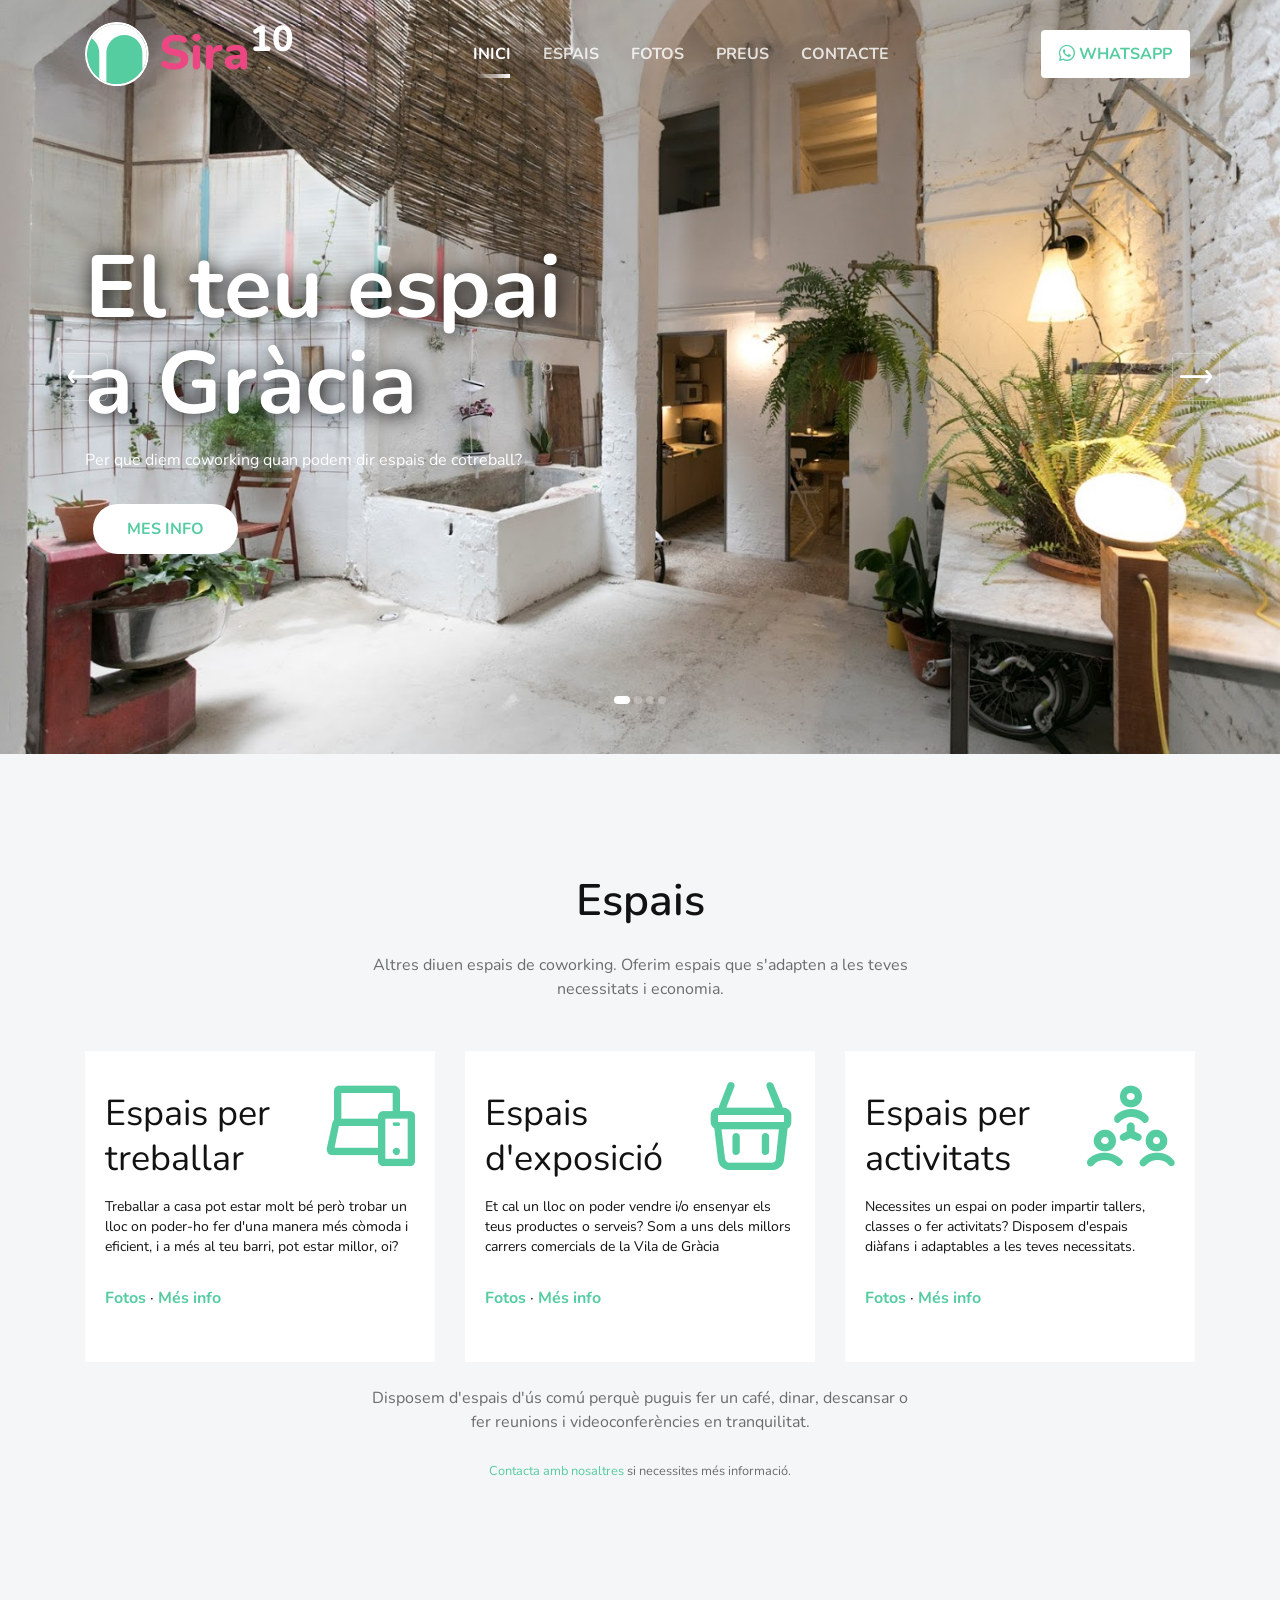
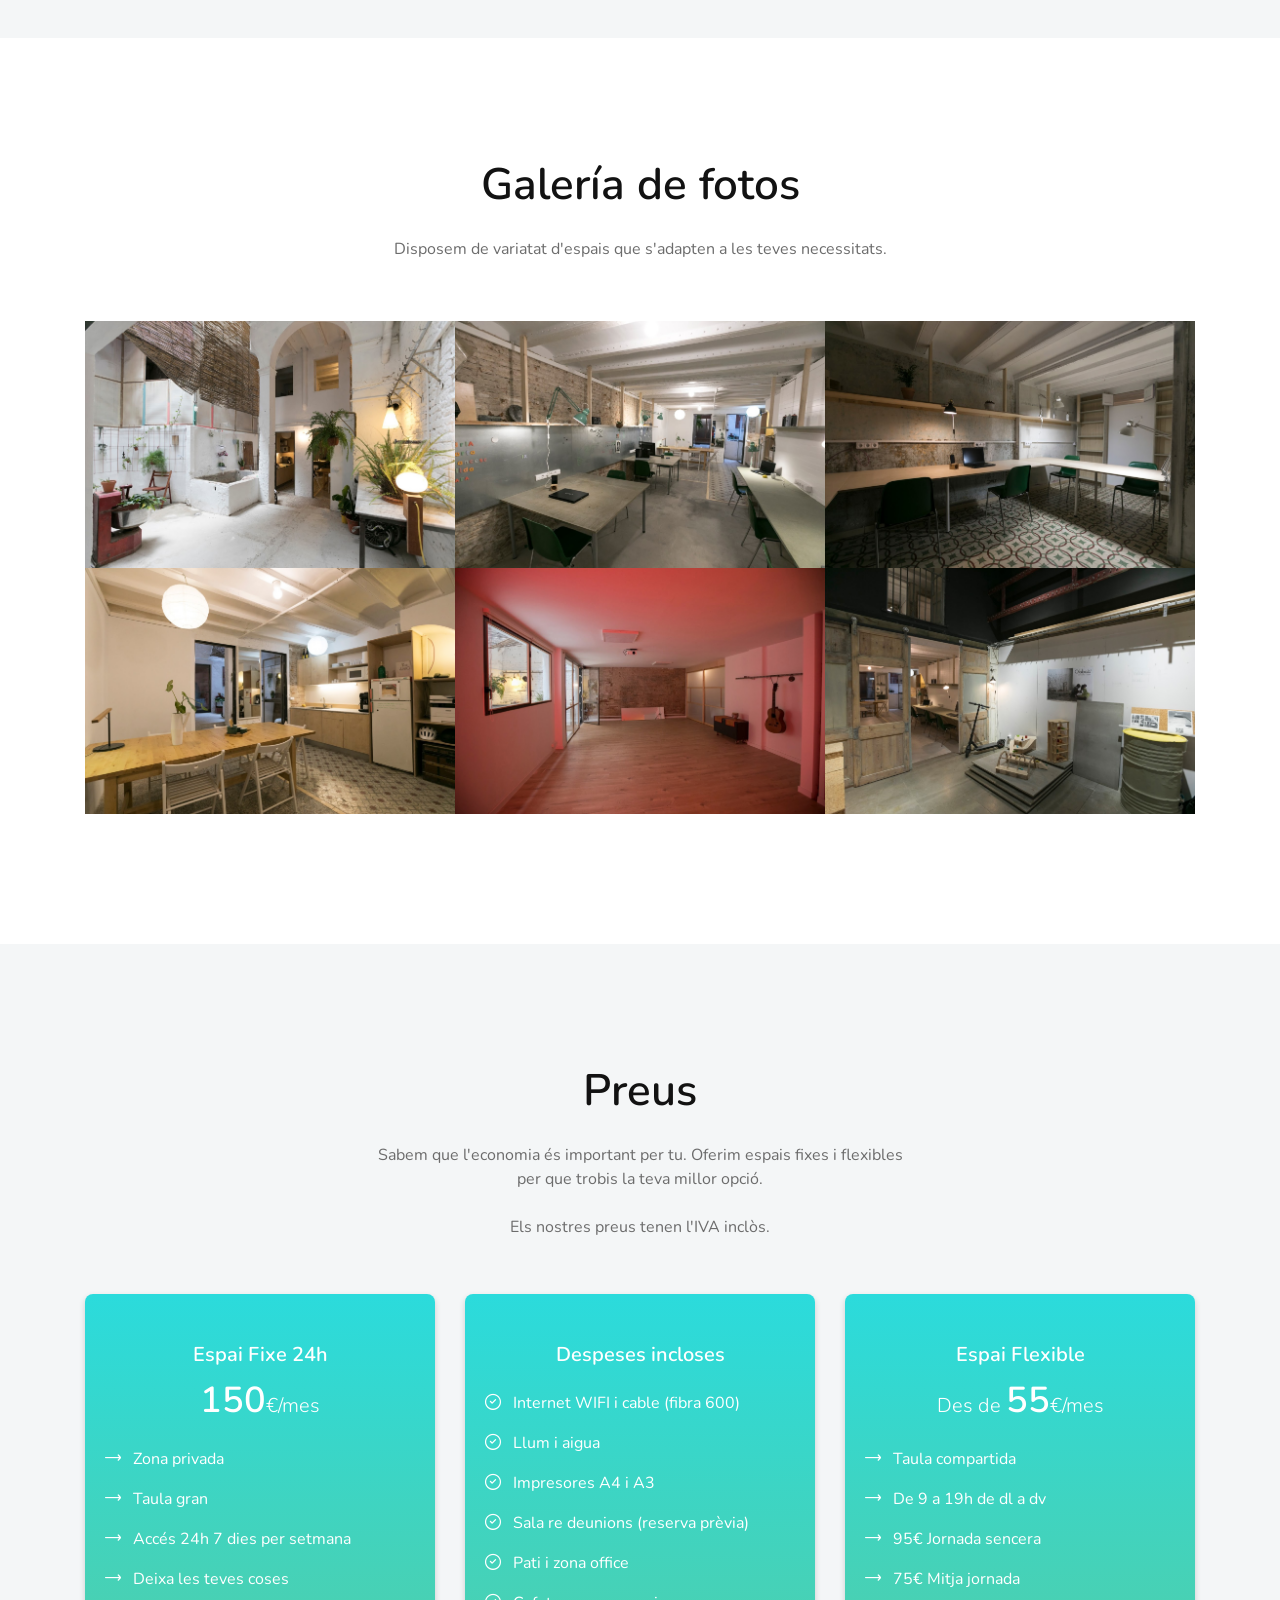
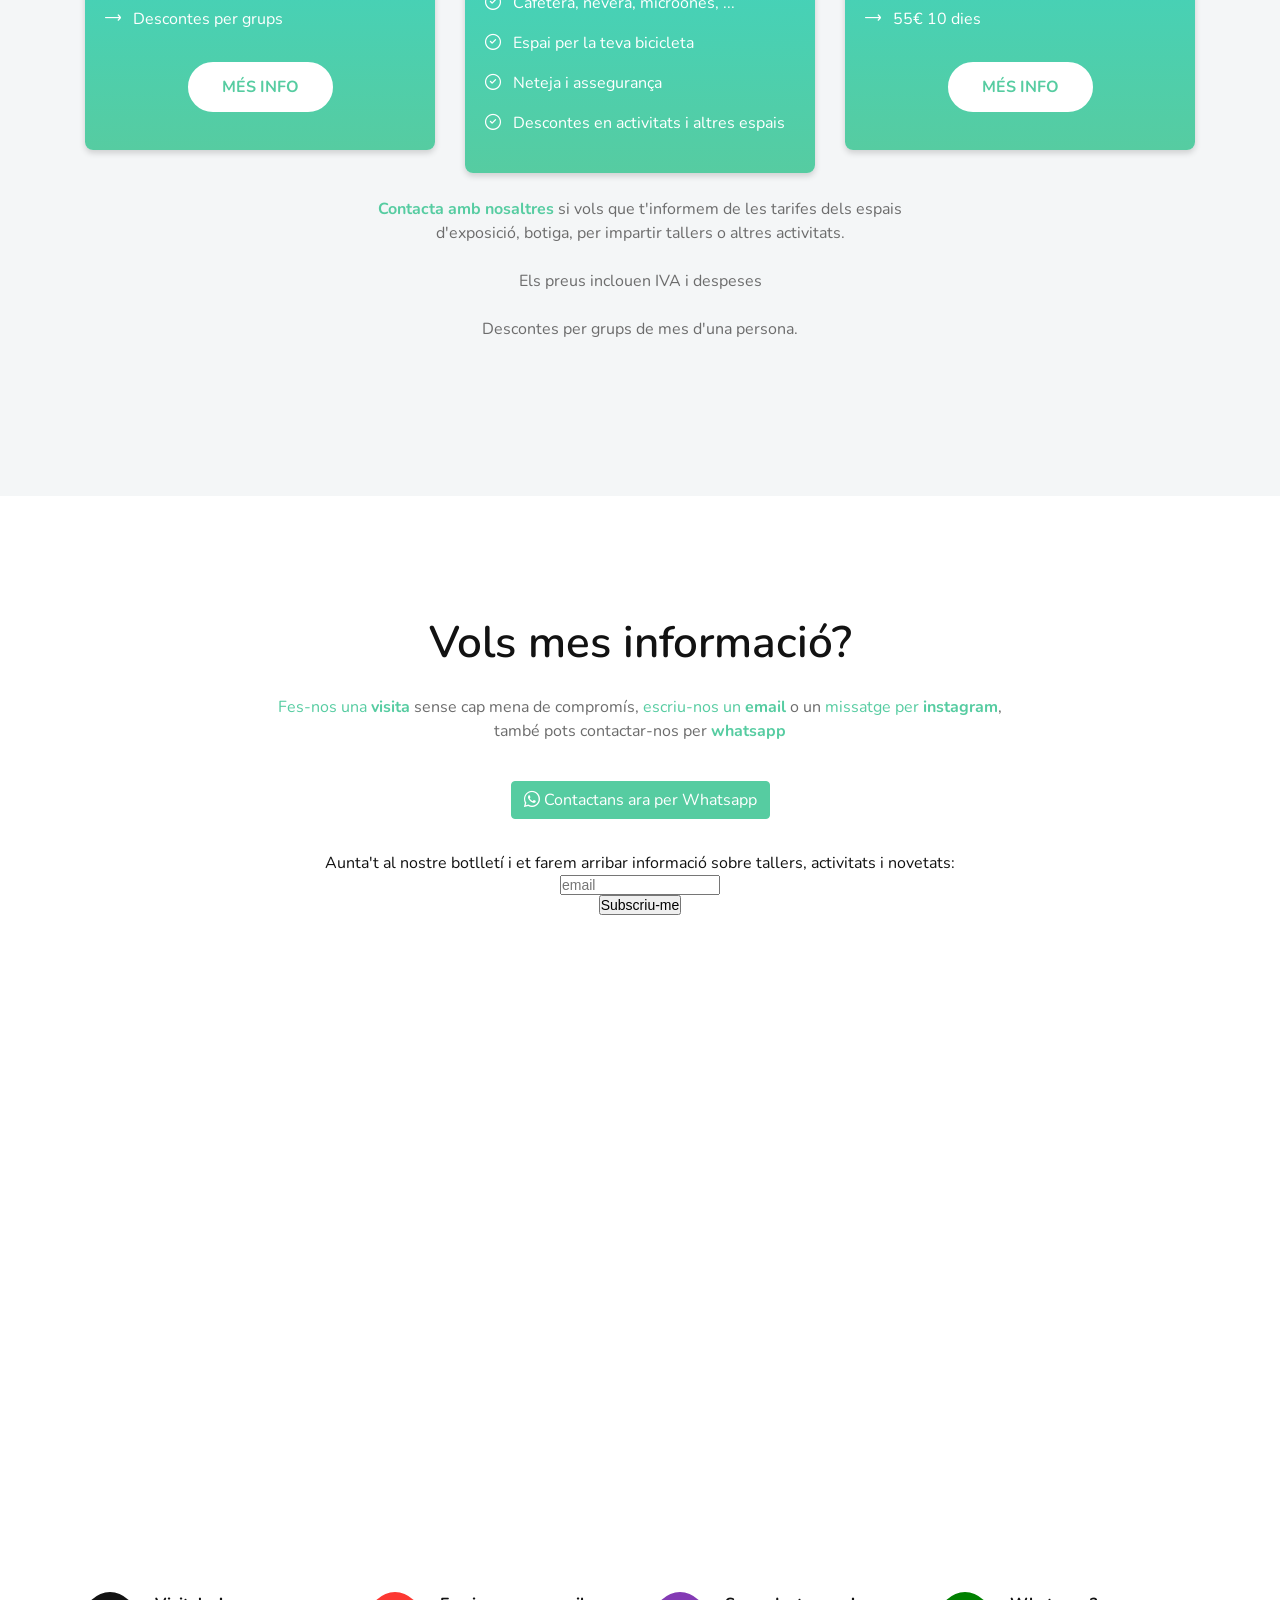
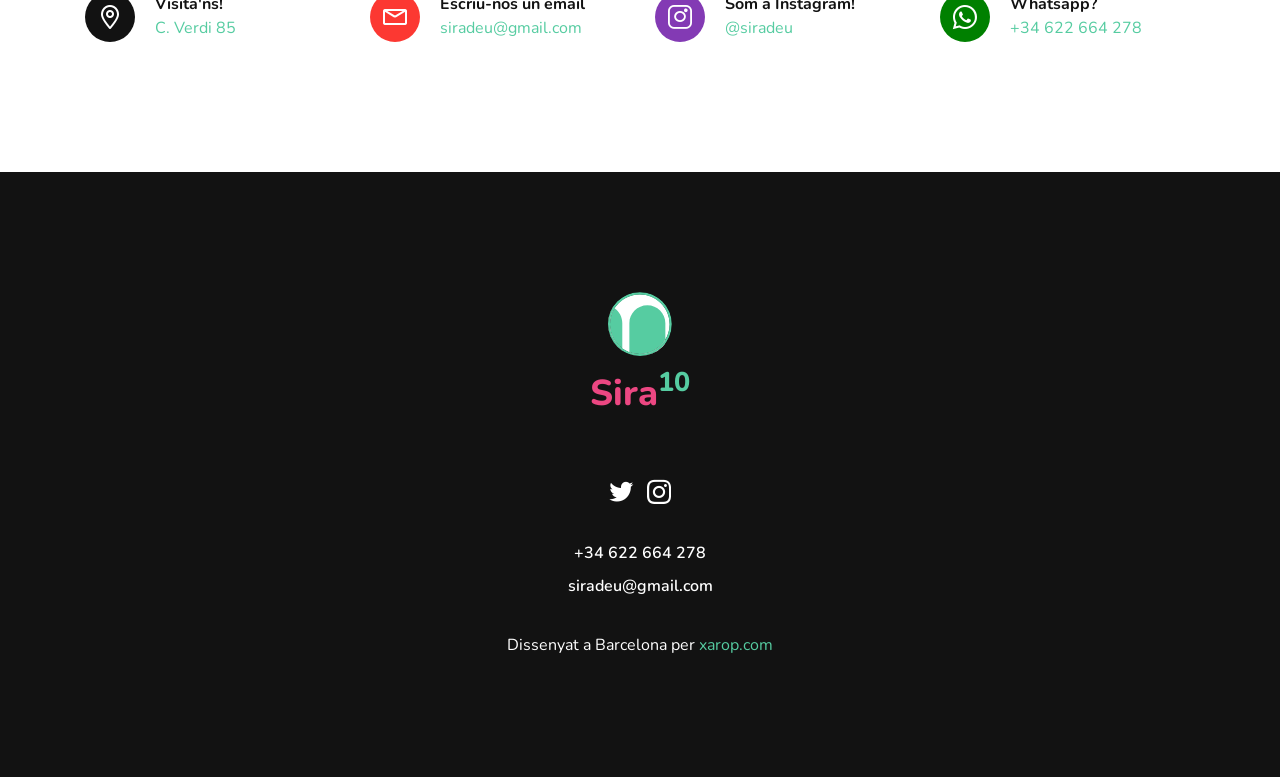
==== commit 90d7a794: "update prices" ====
--- a/index.html
+++ b/index.html
@@ -557,7 +557,7 @@
                                 <li><i class="lni lni-arrow-right"></i> De 9 a 19h de dl a dv</li>
                                 <li><i class="lni lni-arrow-right"></i> 95€ Jornada sencera </li>
                                 <li><i class="lni lni-arrow-right"></i> 75€ Mitja jornada </li>
-                                <li><i class="lni lni-arrow-right"></i> 55€ Bonus 10 dies</li>
+                                <li><i class="lni lni-arrow-right"></i> 55€ 10 dies</li>
                             </ul>
                         </div>
                         <div class="pricing-btn rounded-buttons text-center">
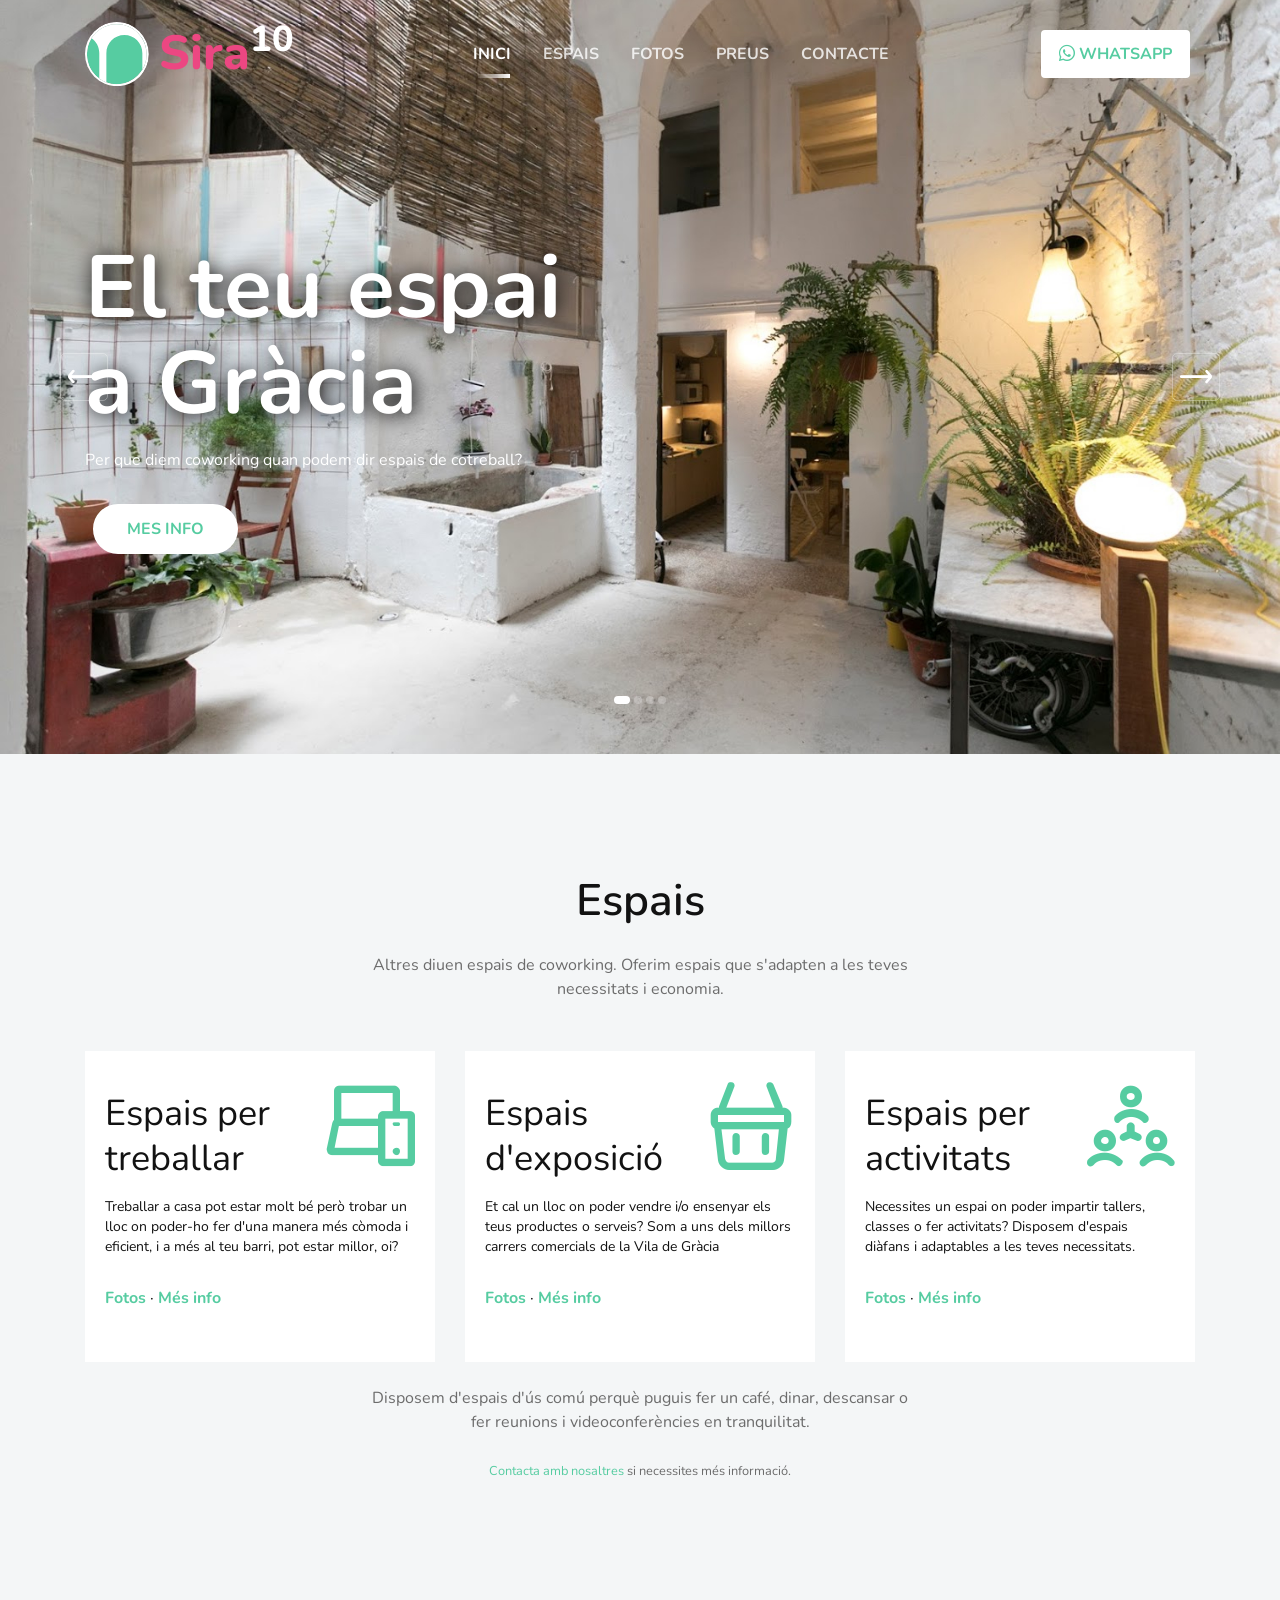
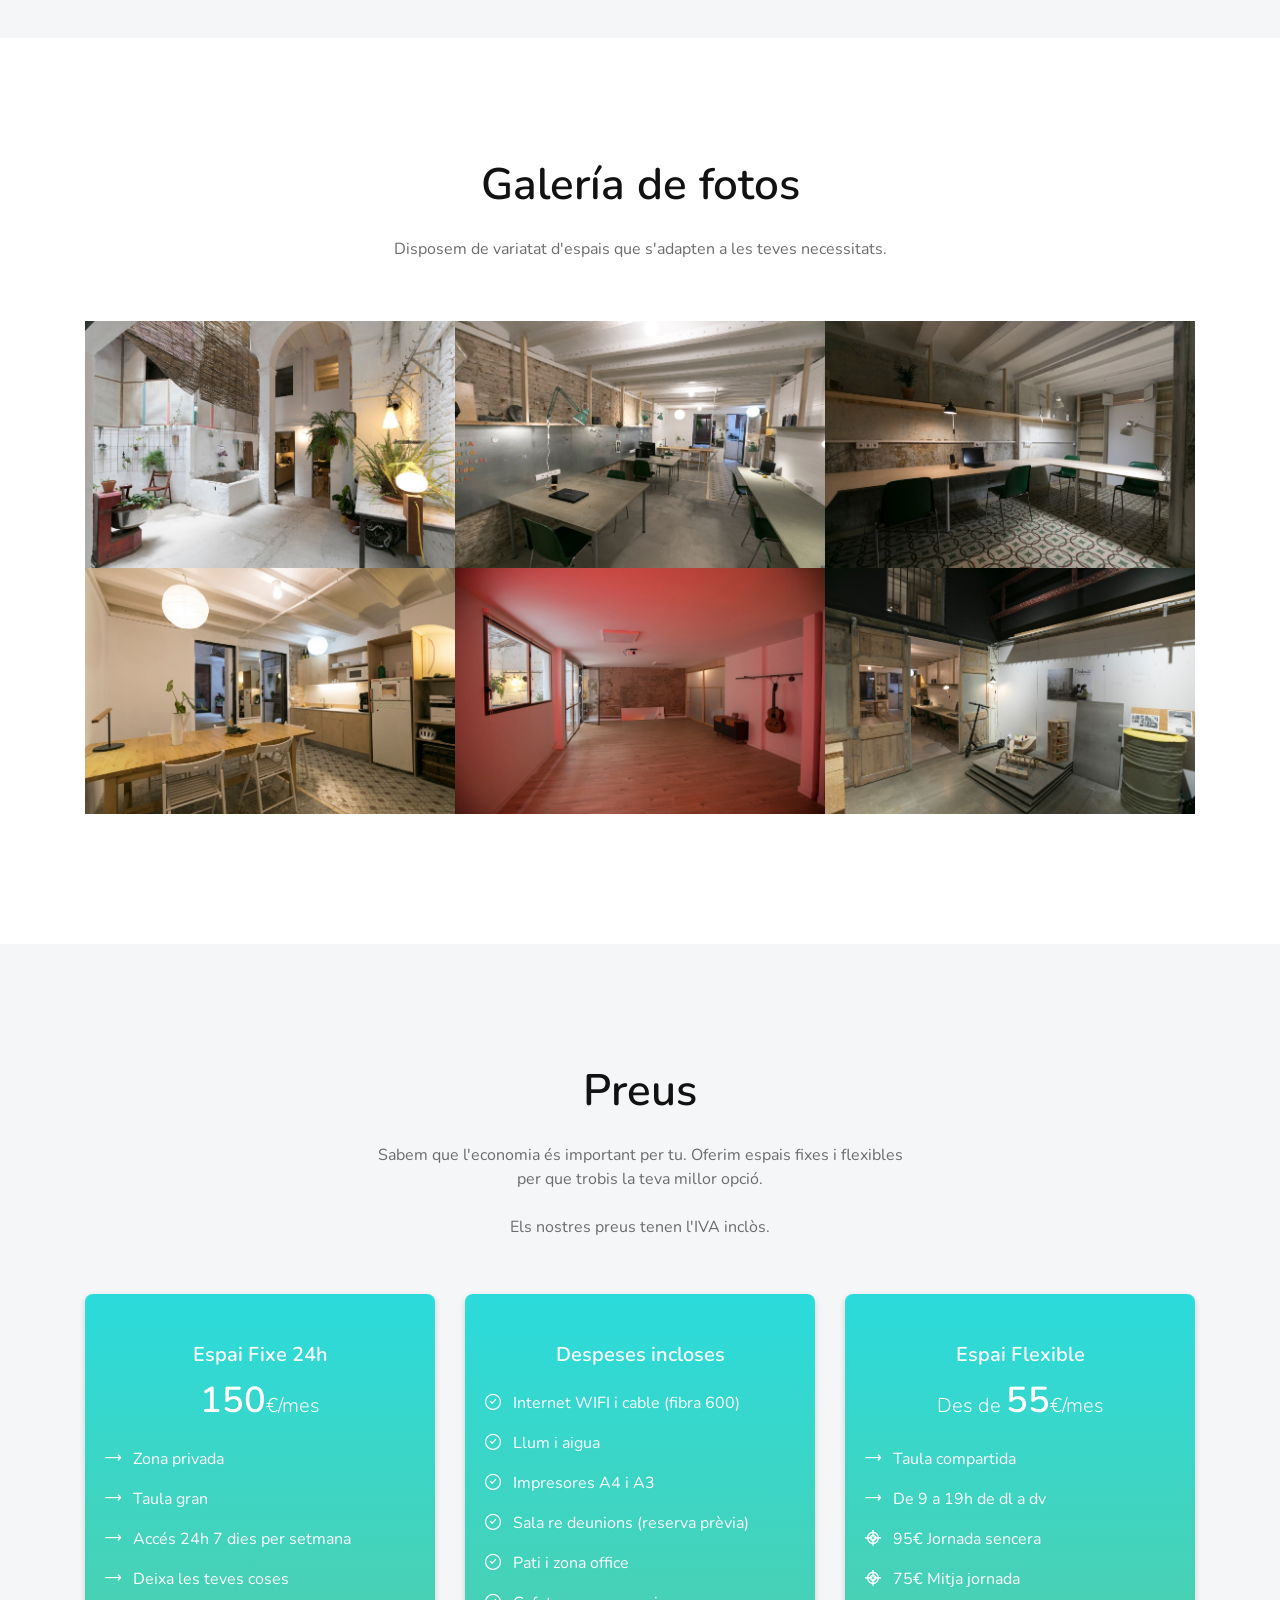
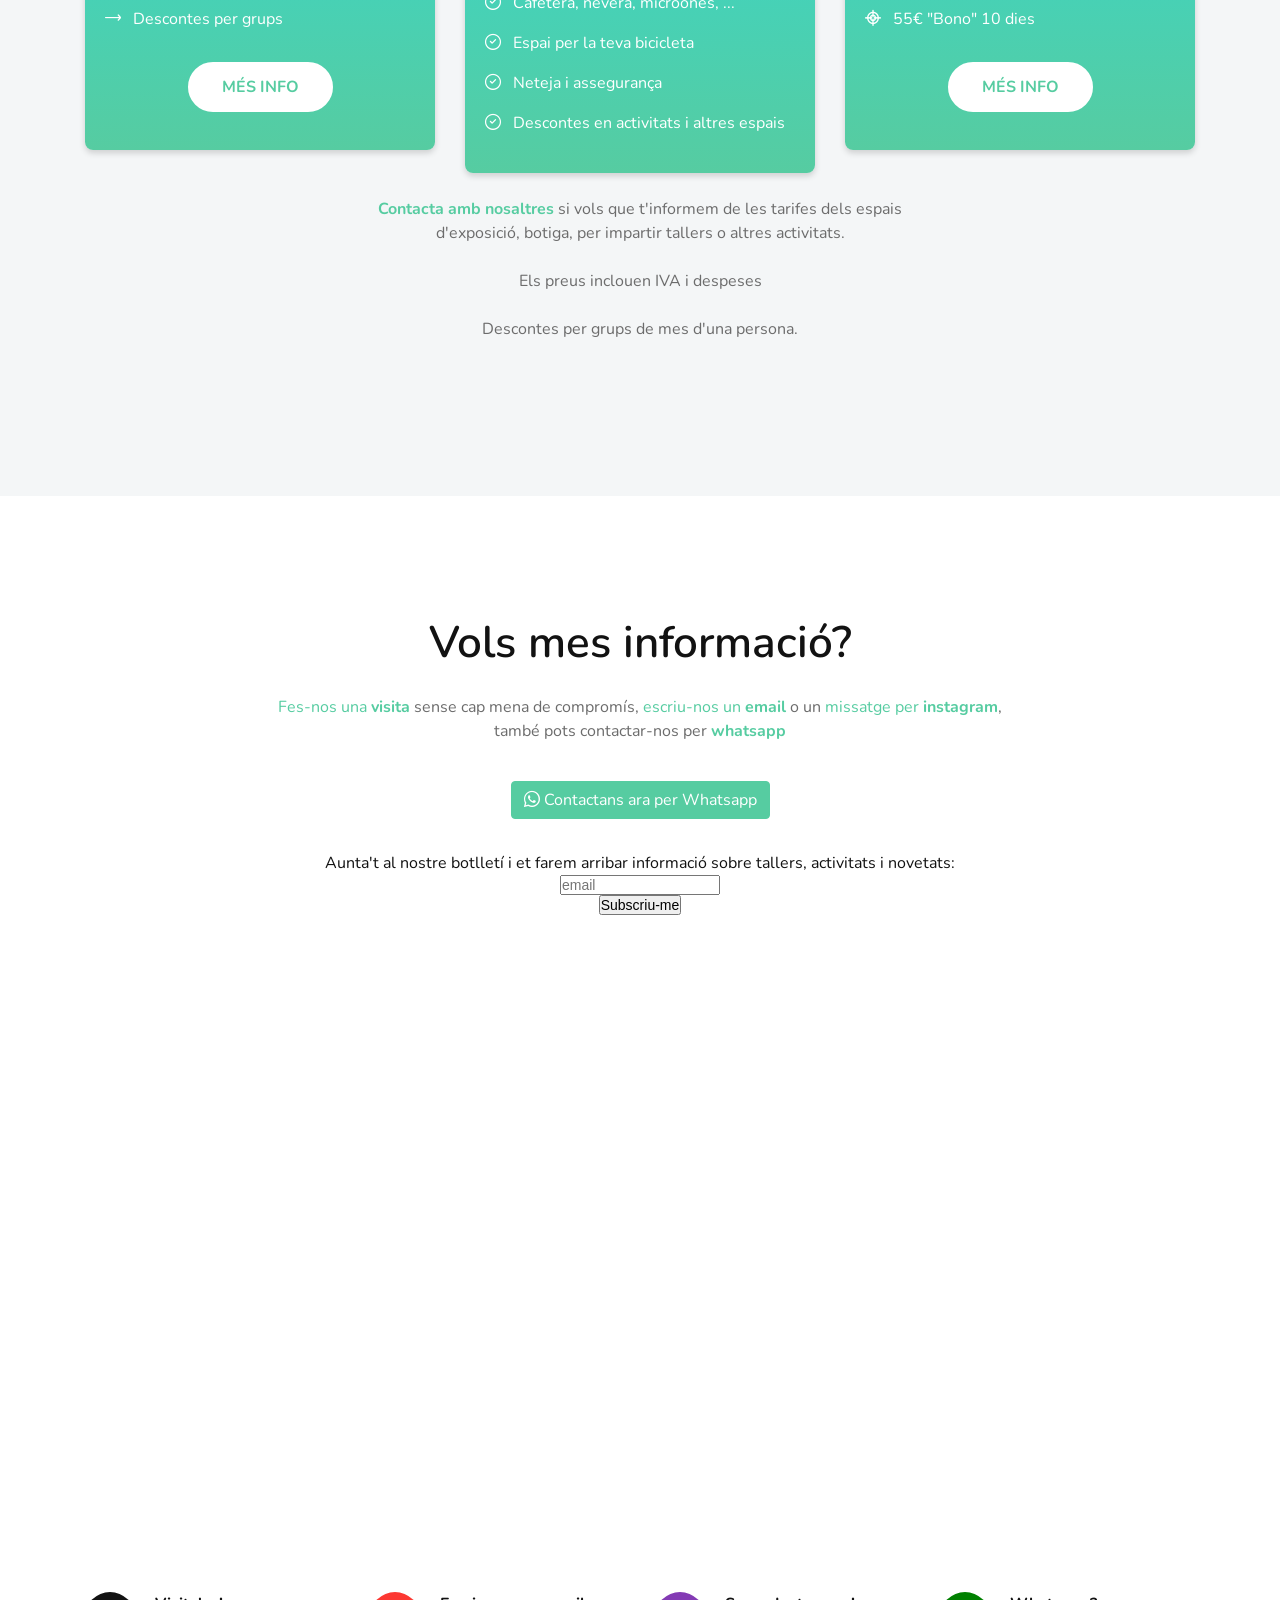
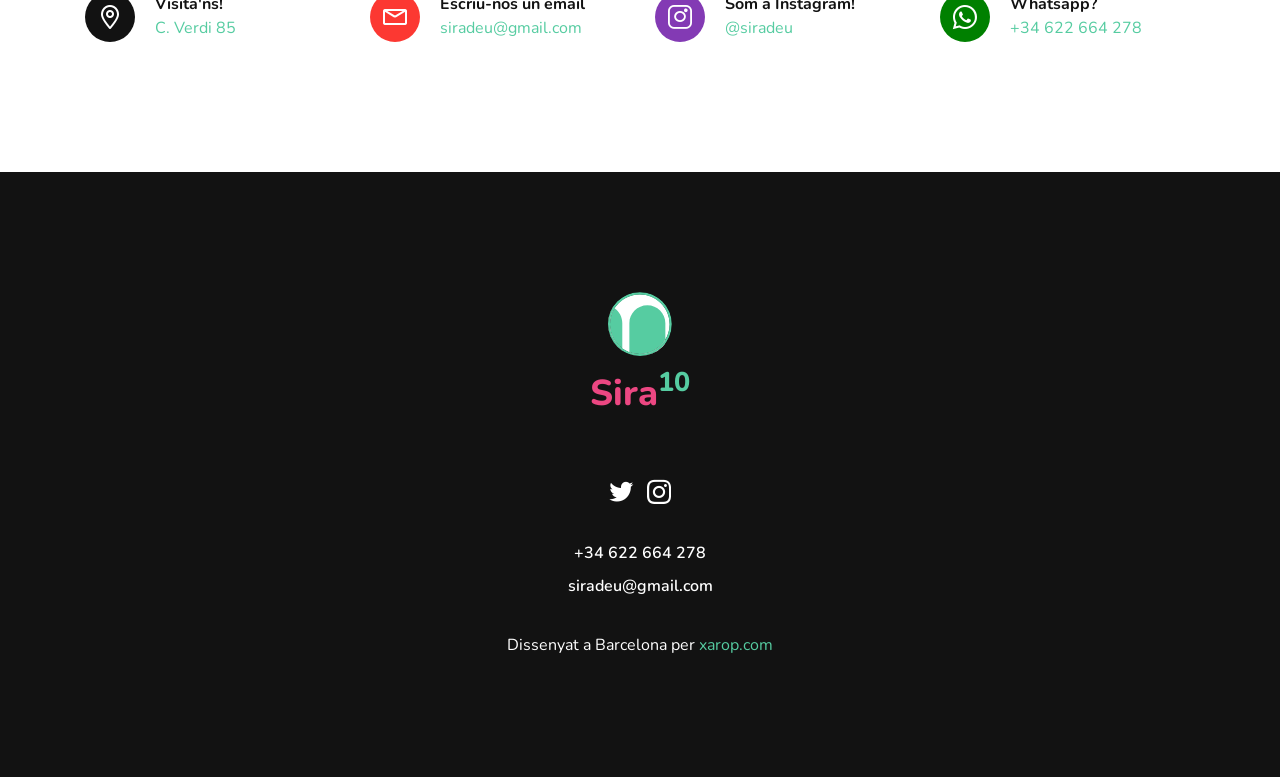
==== commit 115f3fa7: "tarifes" ====
--- a/index.html
+++ b/index.html
@@ -192,7 +192,7 @@
                       <div class="row">
                           <div class="col-lg-6">
                               <div class="slider-content">
-                                  <h1 class="title">Des de 75€ al mes</h1>
+                                  <h1 class="title">Des de 55€ al mes</h1>
                                   <p class="text">Ens adaptem al teu pressupost</p>
                                   <ul class="slider-btn rounded-buttons">
                                       <li><a class="main-btn rounded-one page-scroll" href="#pricing">Veure preus</a></li>
@@ -555,9 +555,9 @@
                             <ul>
                                 <li><i class="lni lni-arrow-right"></i> Taula compartida</li>
                                 <li><i class="lni lni-arrow-right"></i> De 9 a 19h de dl a dv</li>
-                                <li><i class="lni lni-arrow-right"></i> 95€ Jornada sencera </li>
-                                <li><i class="lni lni-arrow-right"></i> 75€ Mitja jornada </li>
-                                <li><i class="lni lni-arrow-right"></i> 55€ 10 dies</li>
+                                <li><i class="lni lni-target"></i> 95€ Jornada sencera </li>
+                                <li><i class="lni lni-target"></i> 75€ Mitja jornada </li>
+                                <li><i class="lni lni-target"></i> 55€ "Bono" 10 dies</li>
                             </ul>
                         </div>
                         <div class="pricing-btn rounded-buttons text-center">
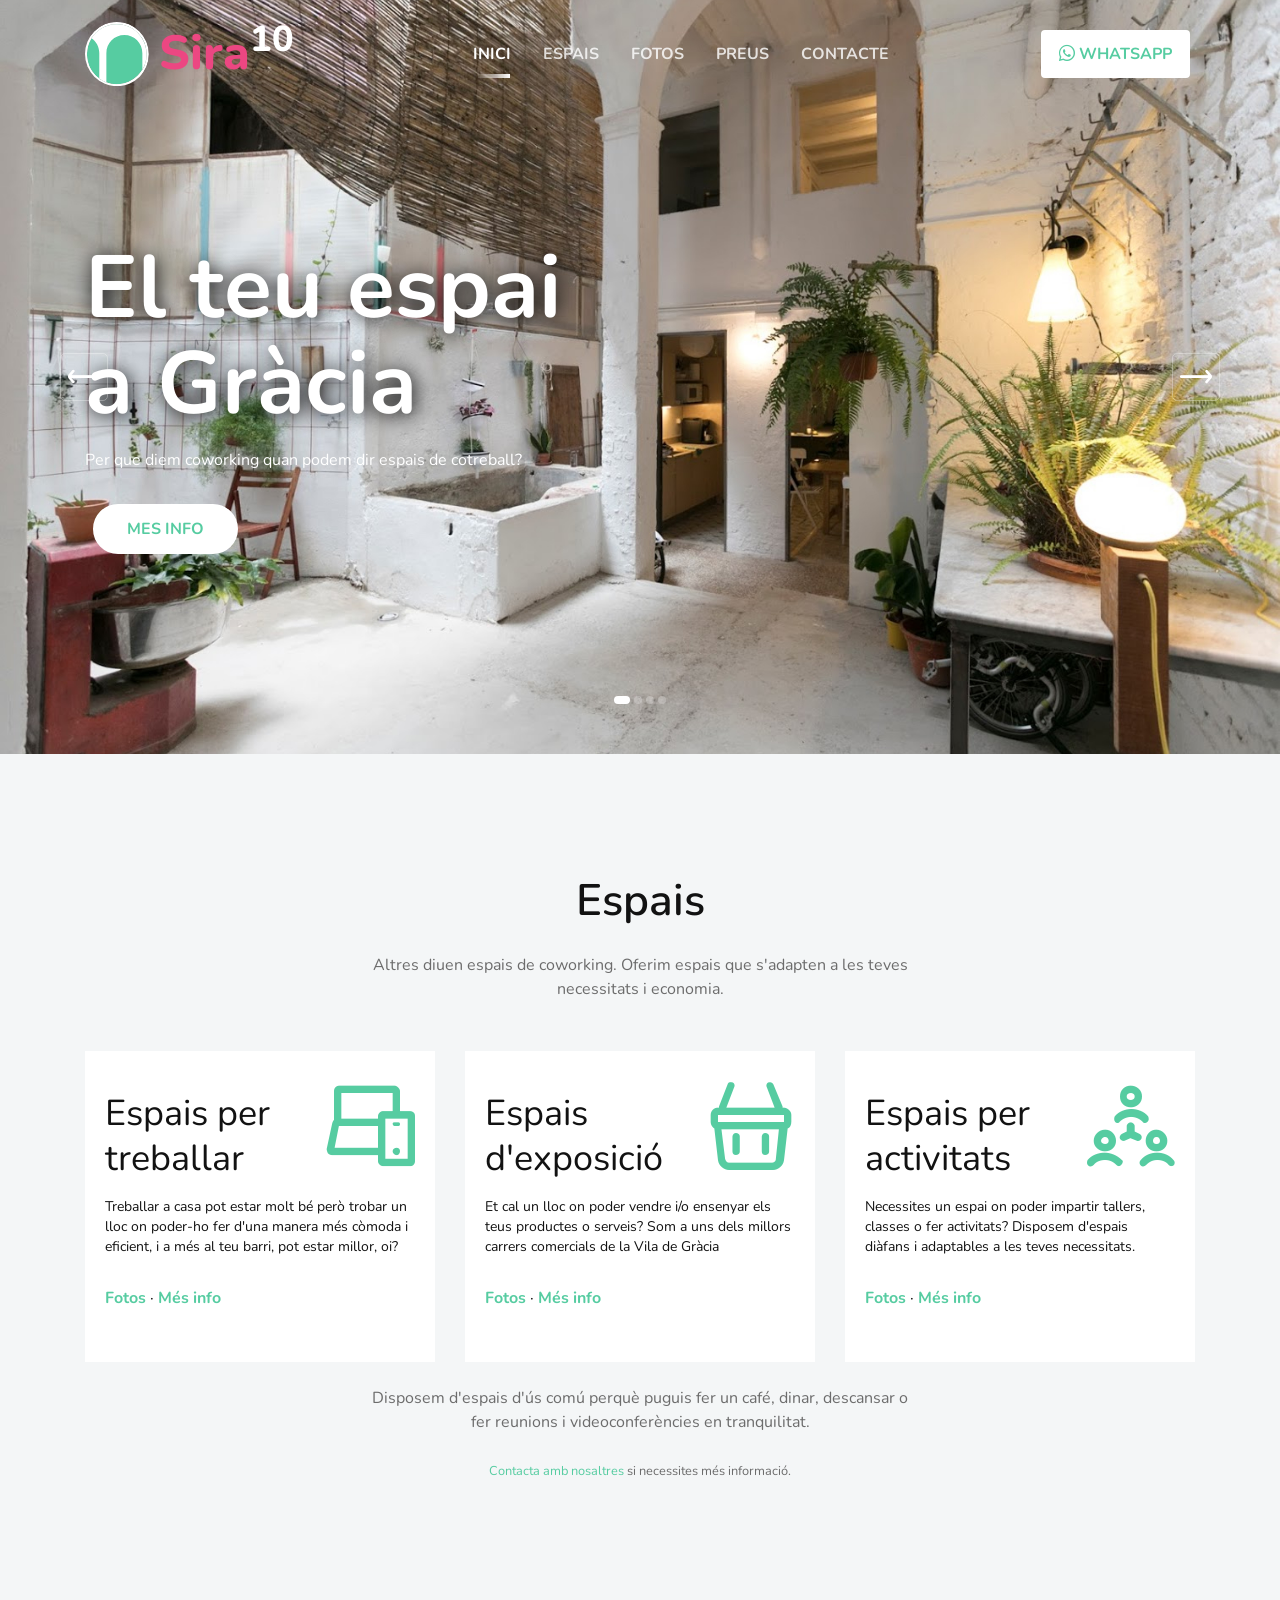
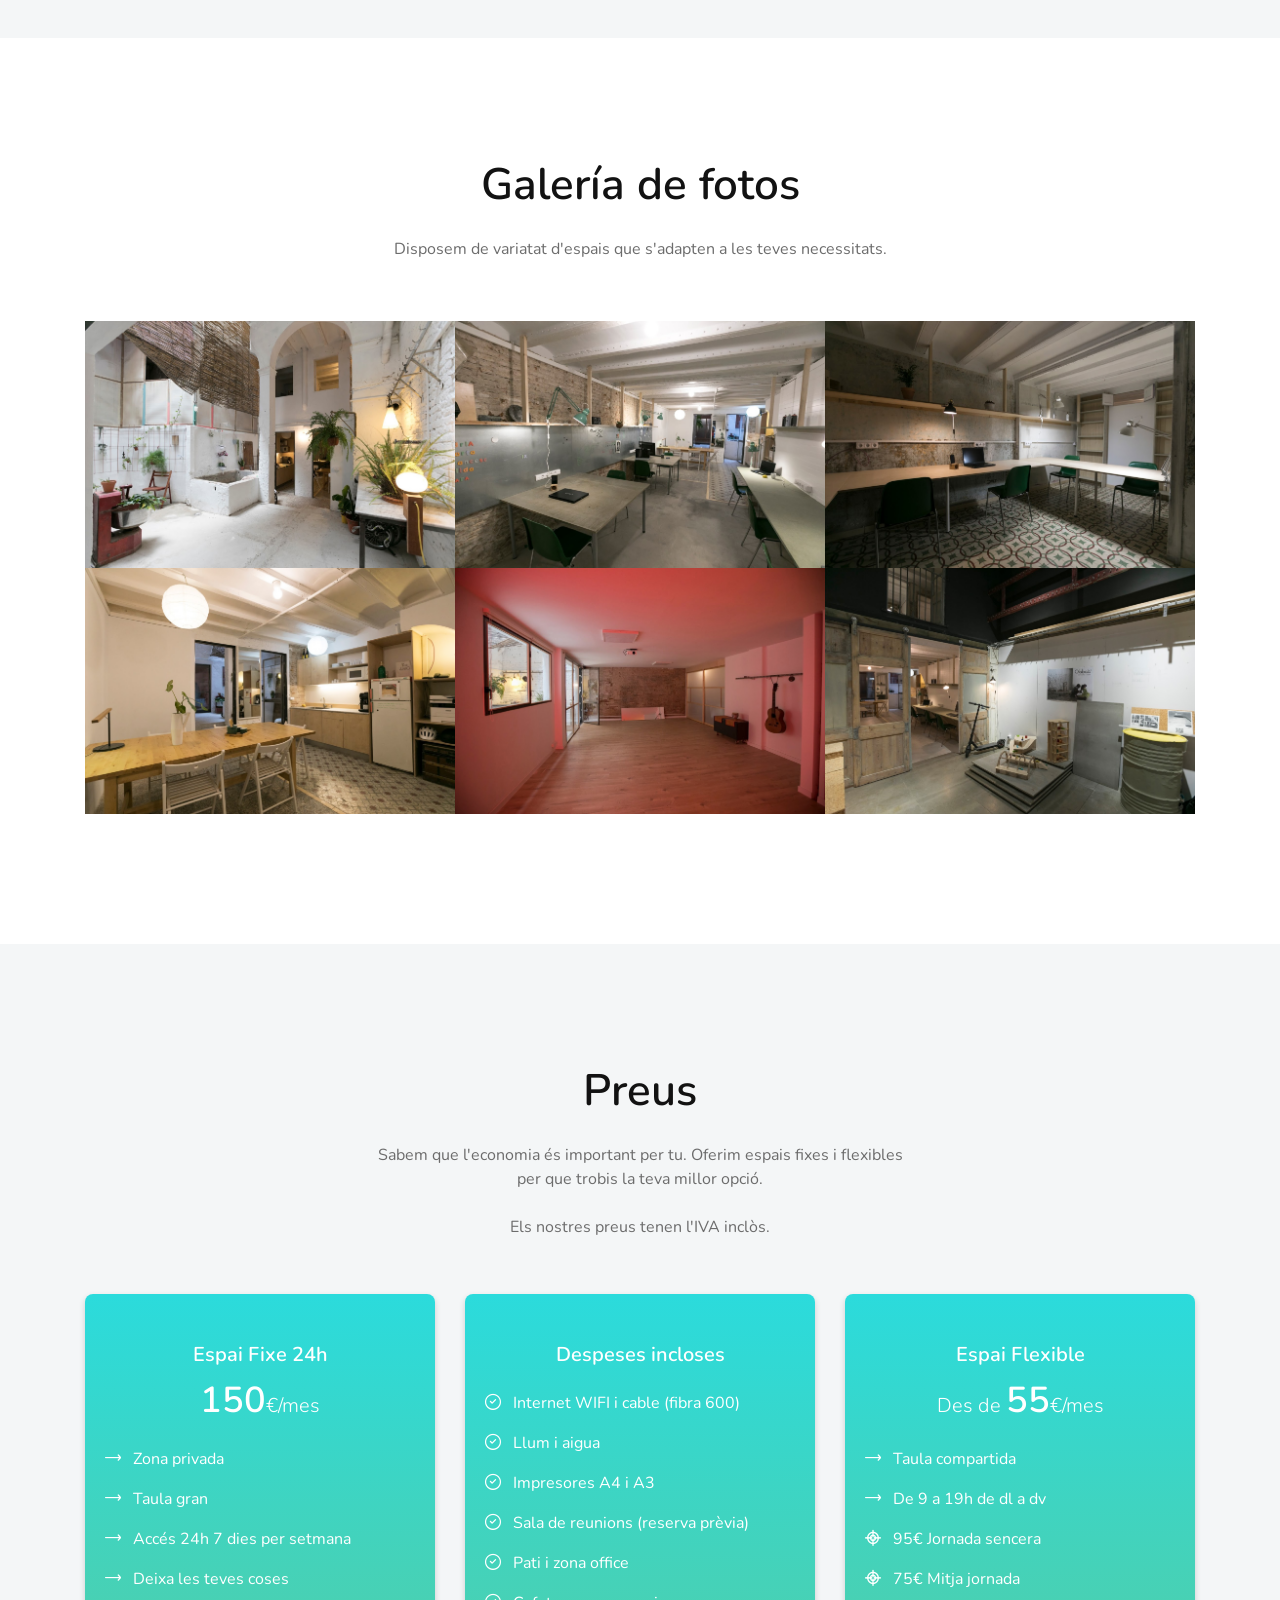
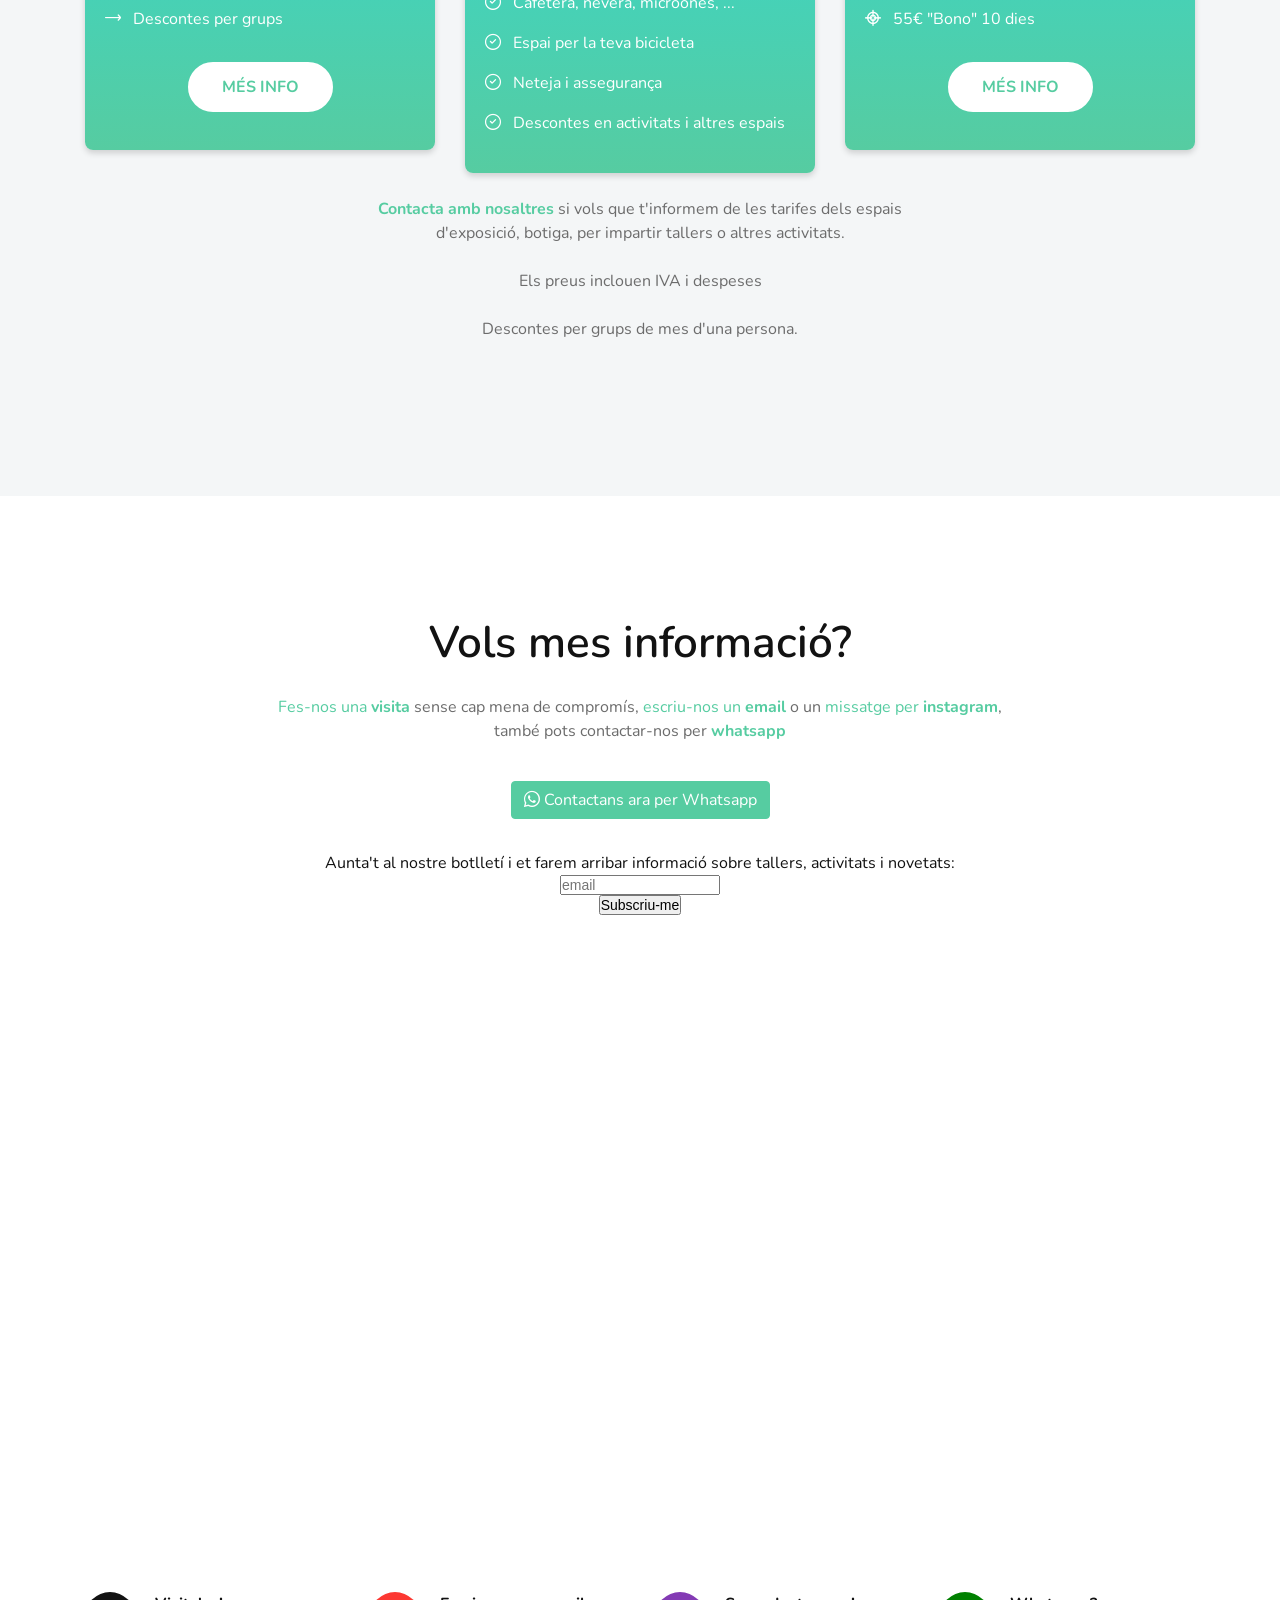
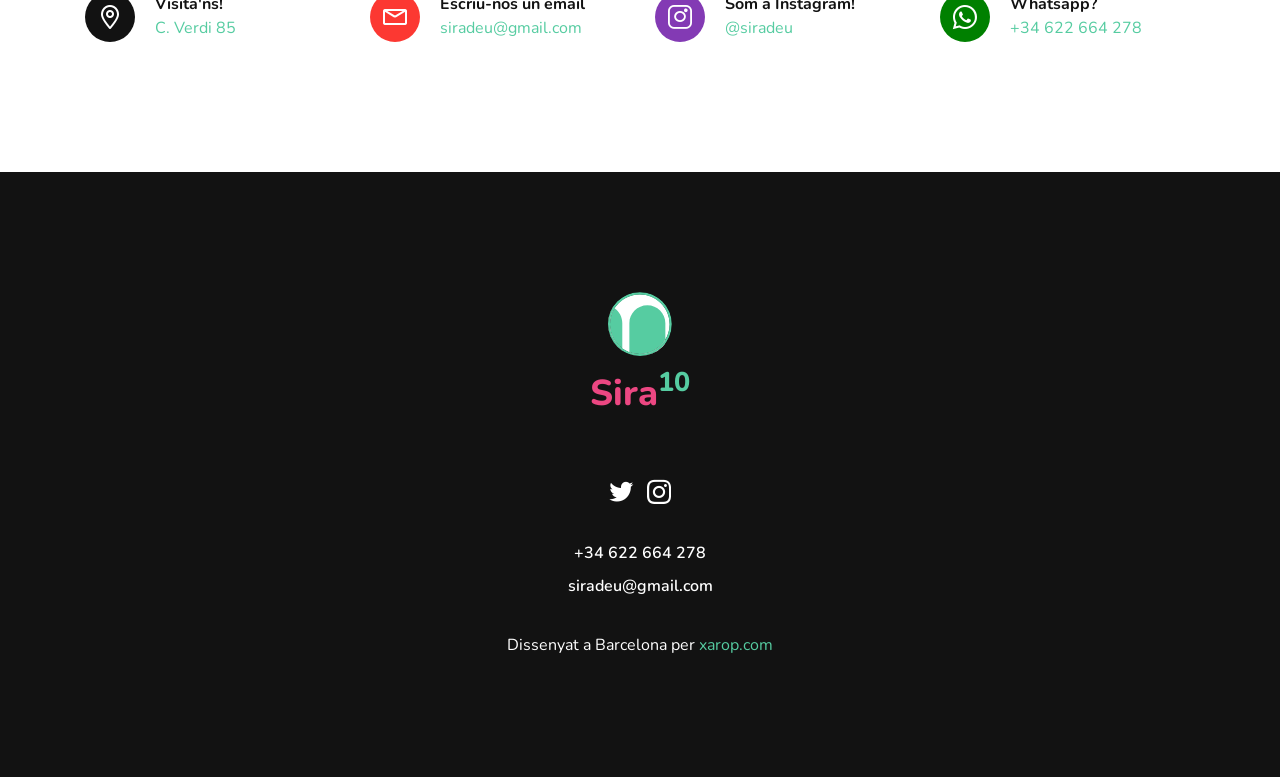
==== commit 8b5db35b: "update" ====
--- a/index.html
+++ b/index.html
@@ -530,7 +530,7 @@
                                 <li><i class="lni lni-checkmark-circle"></i> Internet WIFI i cable (fibra 600)</li>
                                 <li><i class="lni lni-checkmark-circle"></i> Llum i aigua</li>
                                 <li><i class="lni lni-checkmark-circle"></i> Impresores A4 i A3</li>
-                                <li><i class="lni lni-checkmark-circle"></i> Sala re deunions (reserva prèvia)</li>
+                                <li><i class="lni lni-checkmark-circle"></i> Sala de reunions (reserva prèvia)</li>
                                 <li><i class="lni lni-checkmark-circle"></i> Pati i zona office</li>
                                 <li><i class="lni lni-checkmark-circle"></i> Cafetera, nevera, microones, ...</li>
                                 <li><i class="lni lni-checkmark-circle"></i> Espai per la teva bicicleta</li>
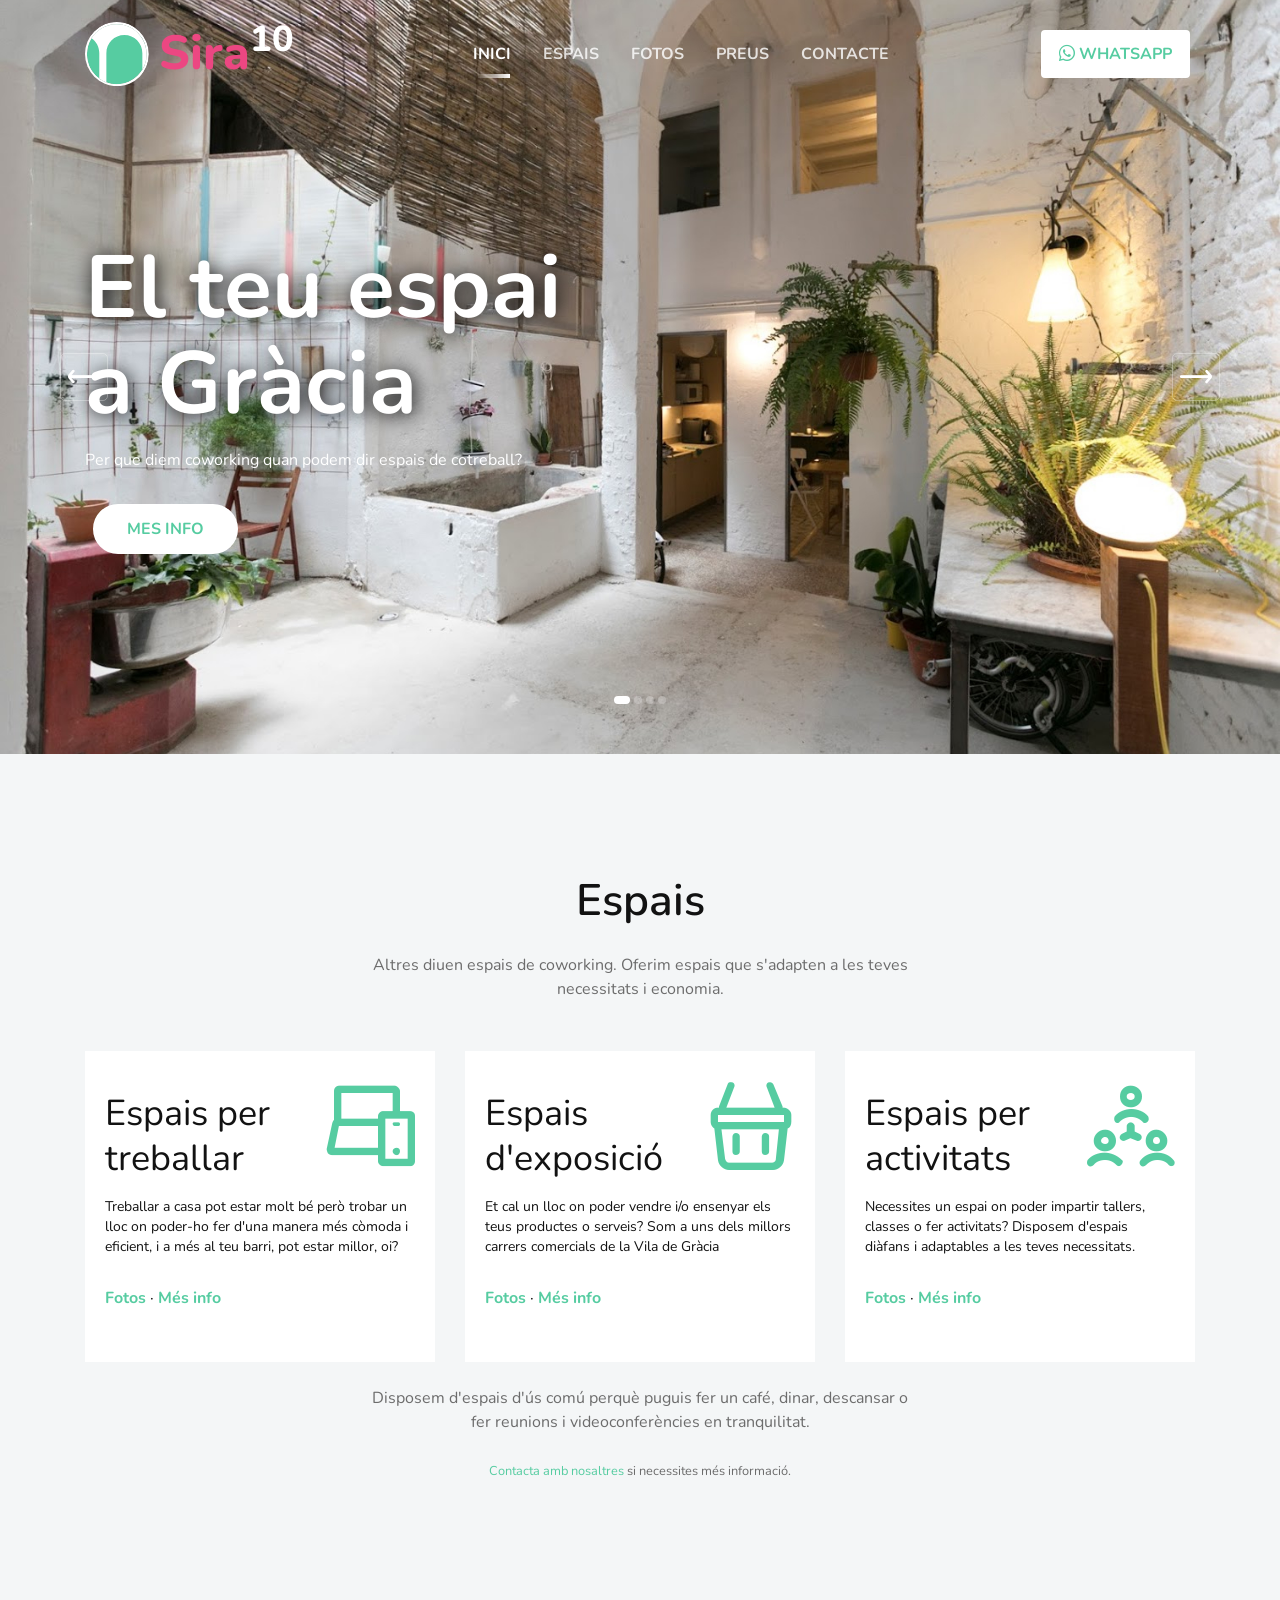
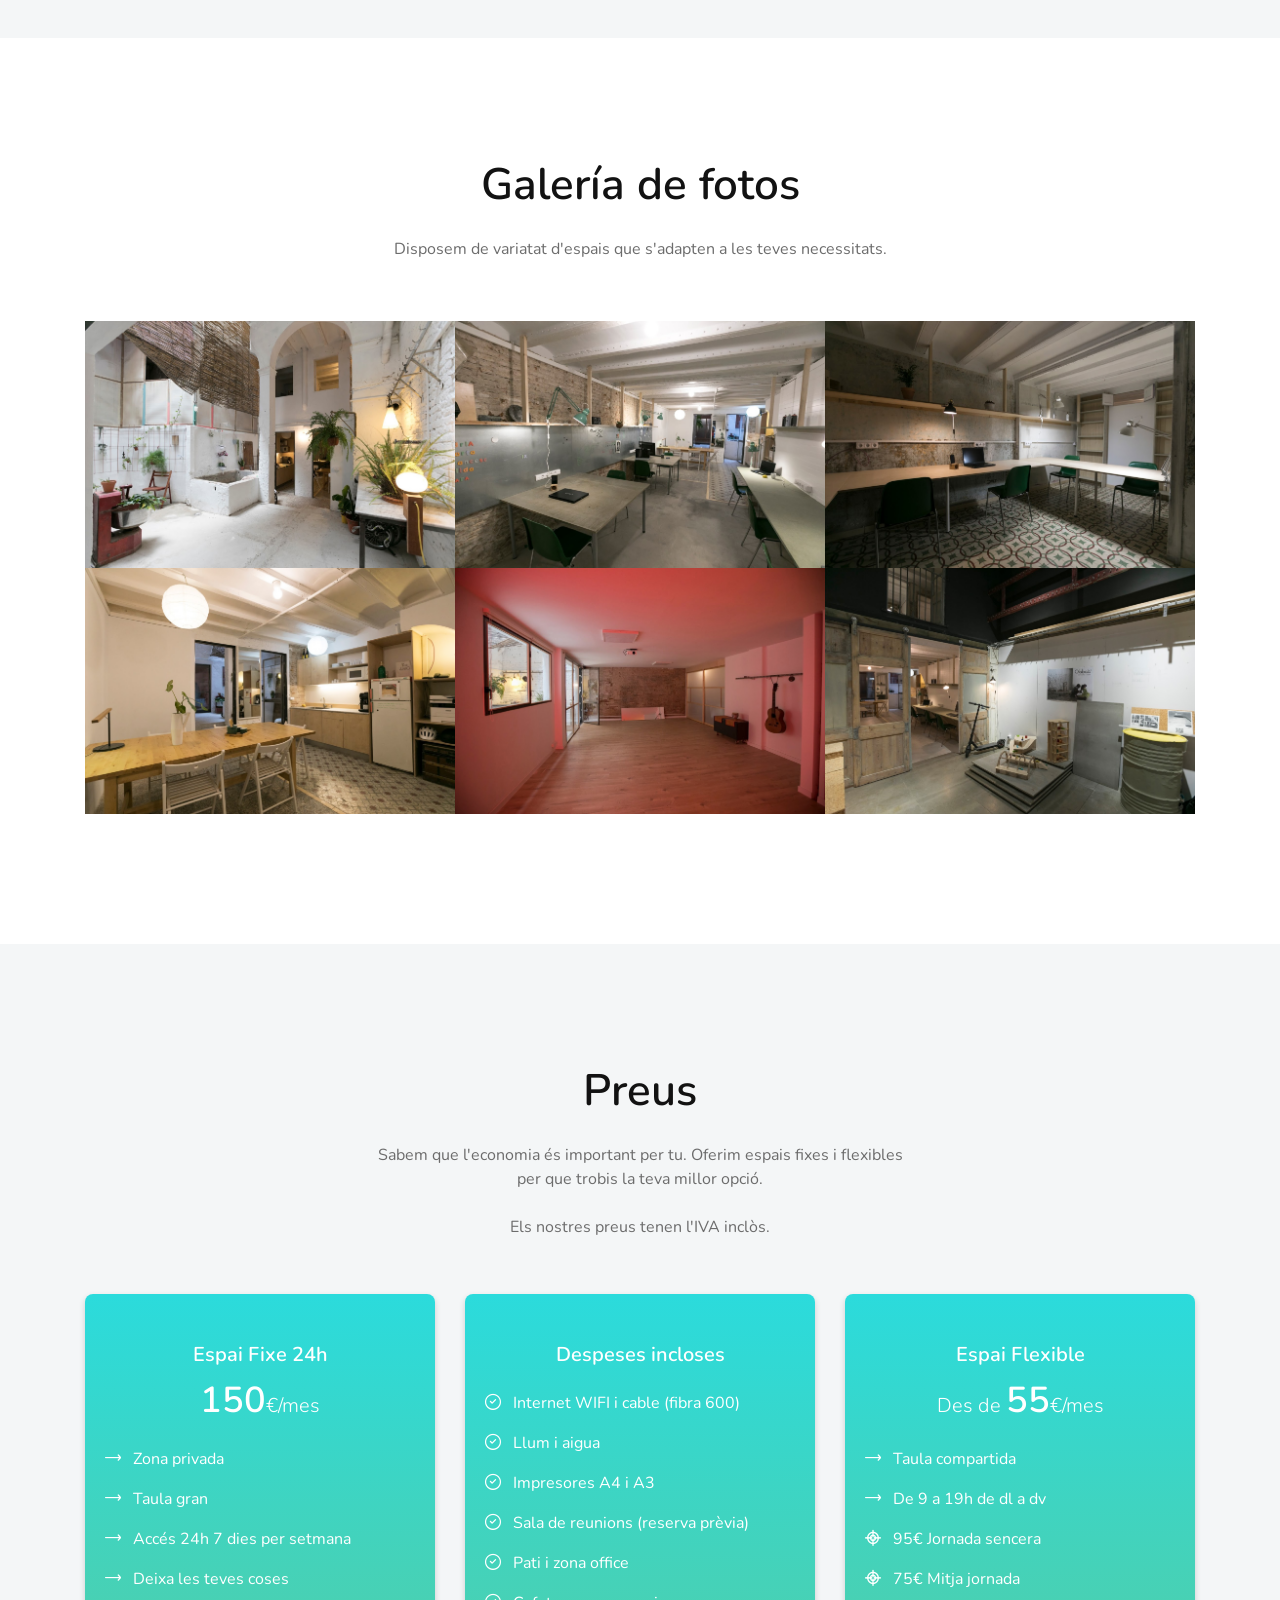
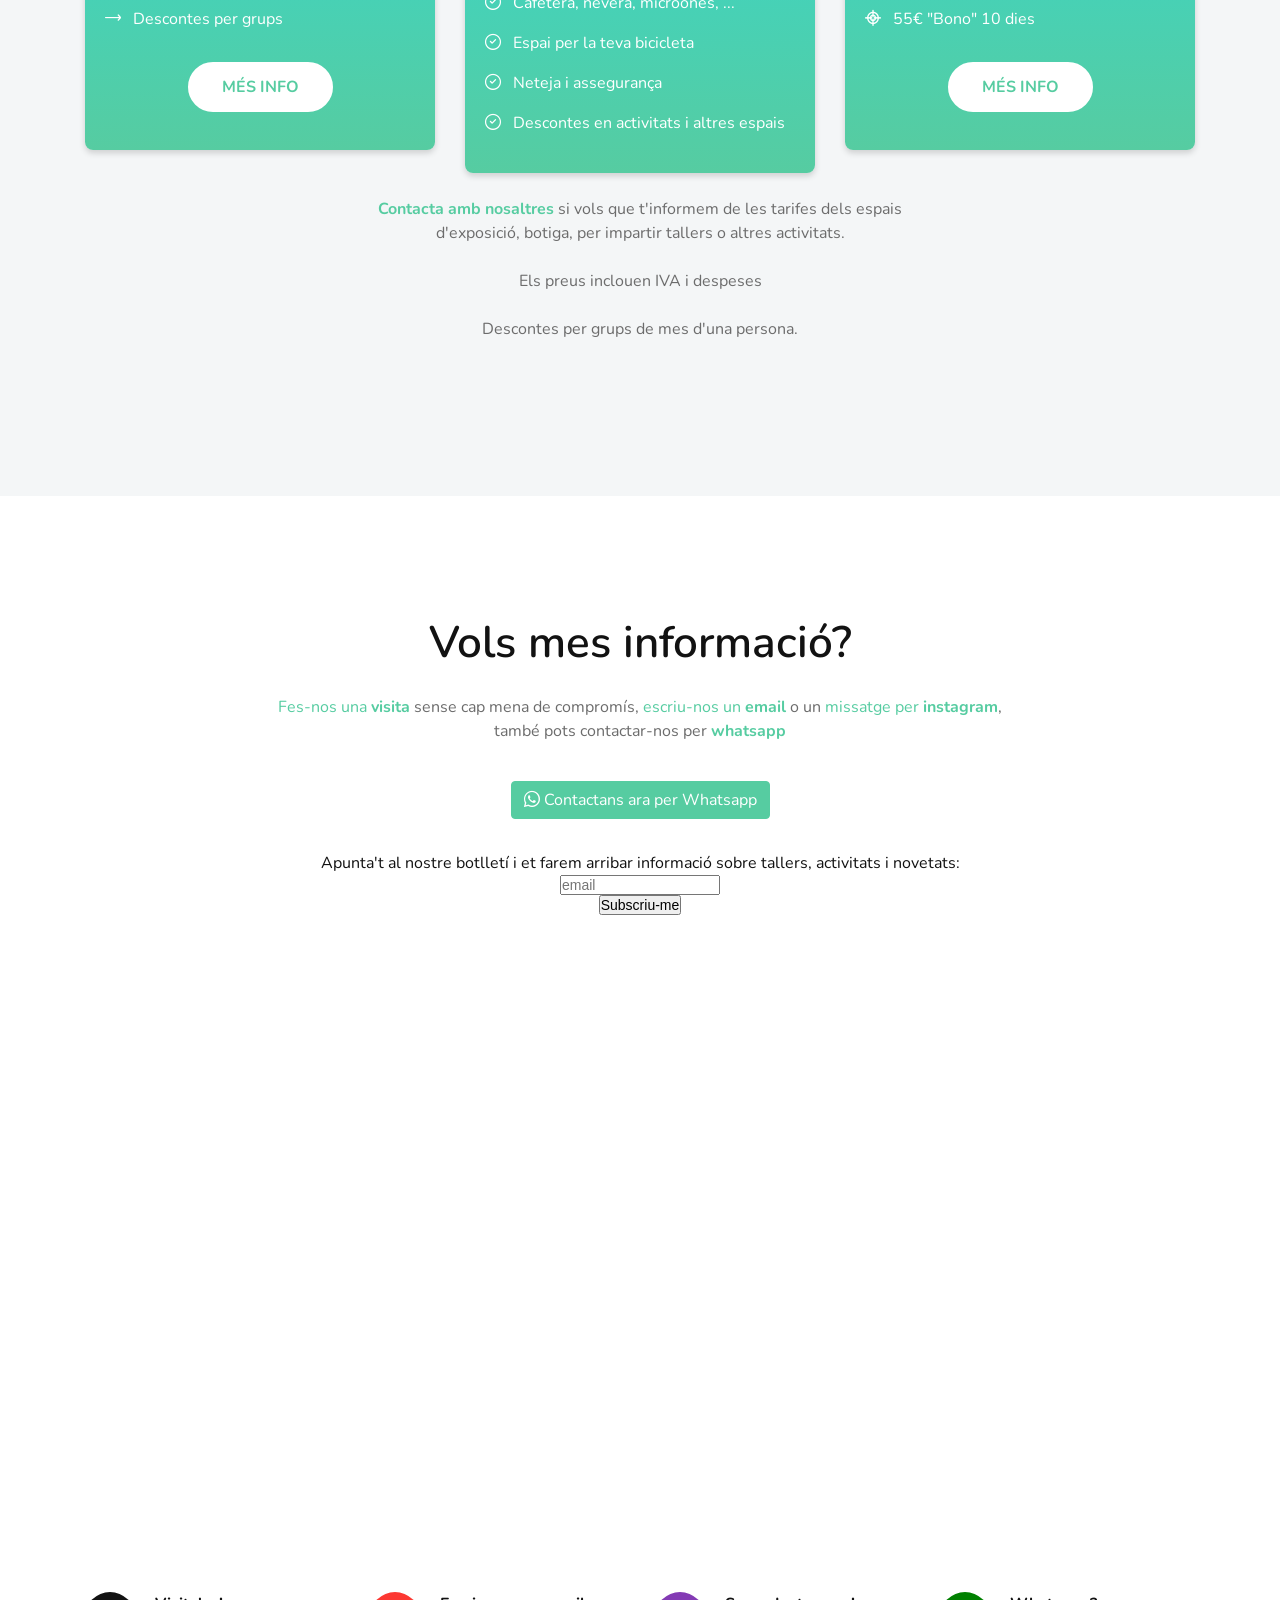
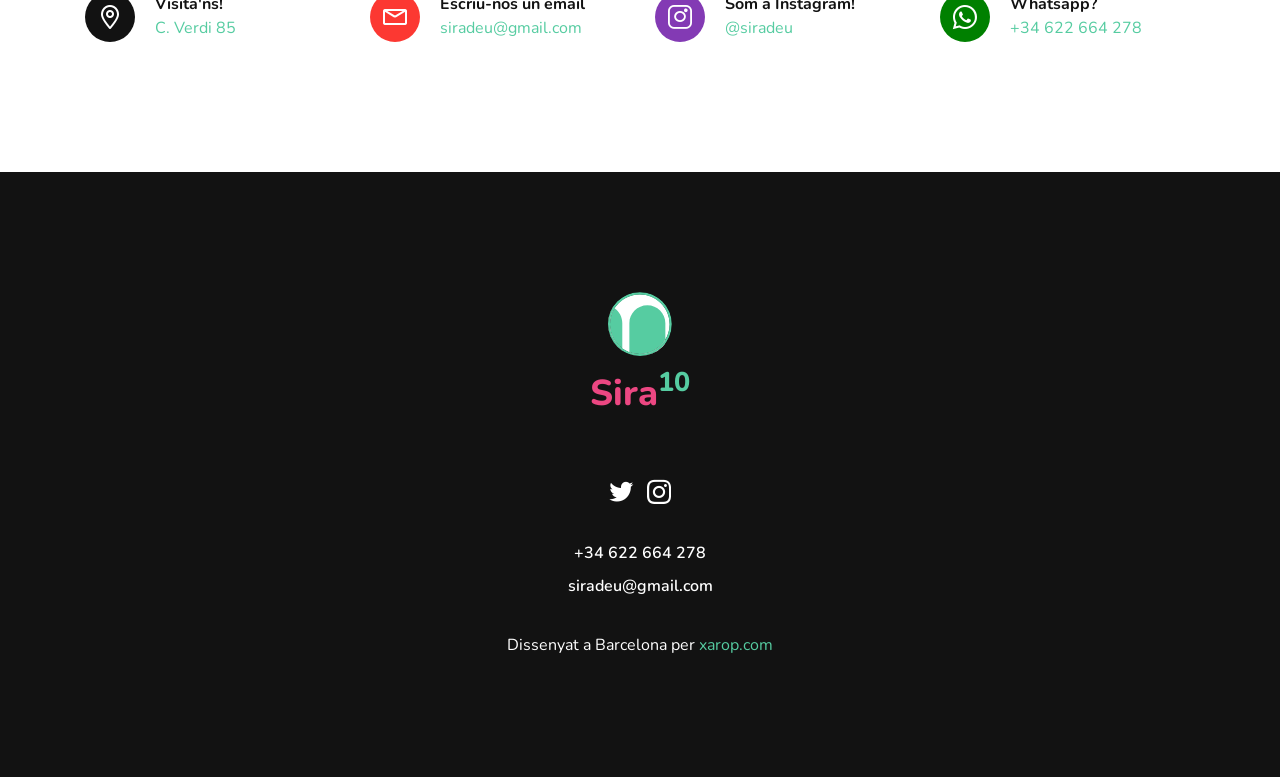
==== commit f74c676b: "correccions" ====
--- a/index.html
+++ b/index.html
@@ -604,7 +604,7 @@
                             <a class="solid btn btn-whatsapp" href="https://wa.me/34622664278" target="_blank"><i class="lni lni-whatsapp"></i> <span>Contactans ara per Whatsapp</span></a>
                         </h2>
 
-                        <p>Aunta't al nostre botlletí i et farem arribar informació sobre tallers, activitats i novetats:</p>
+                        <p>Apunta't al nostre botlletí i et farem arribar informació sobre tallers, activitats i novetats:</p>
 
 
 
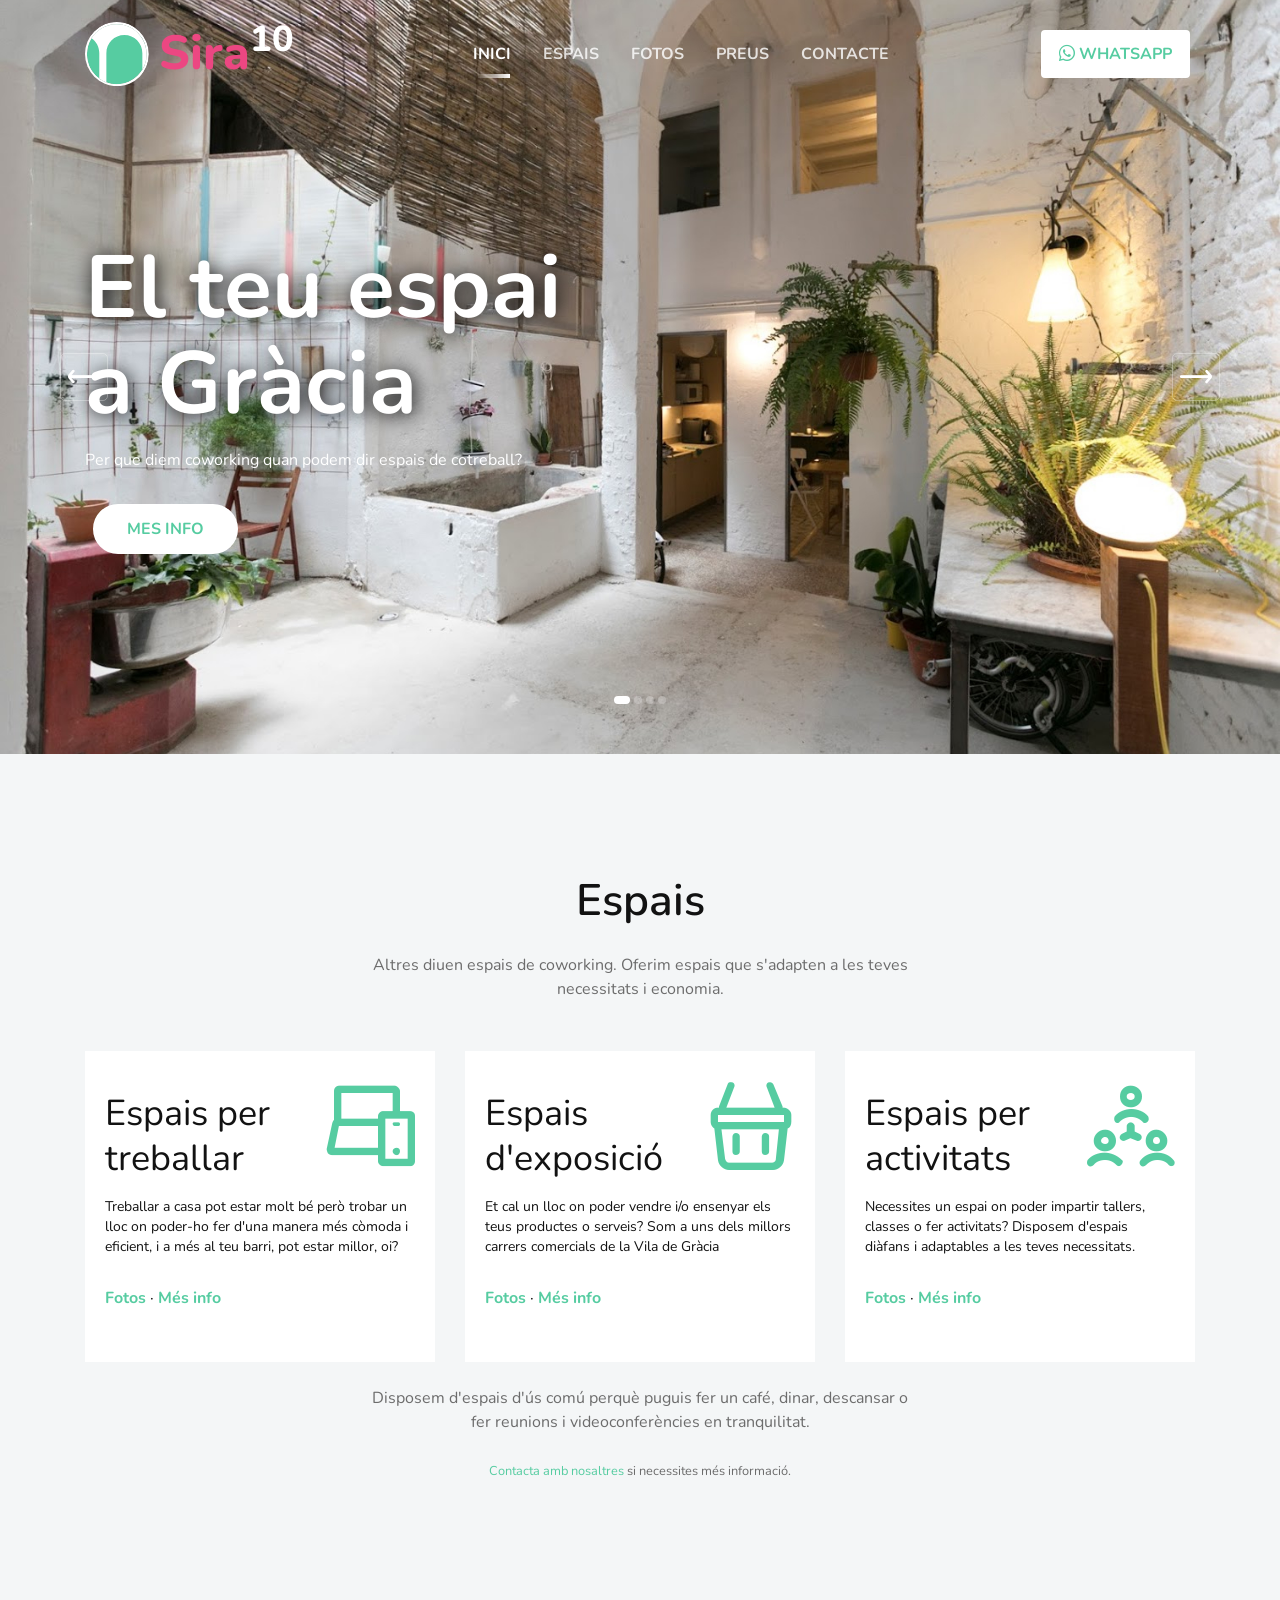
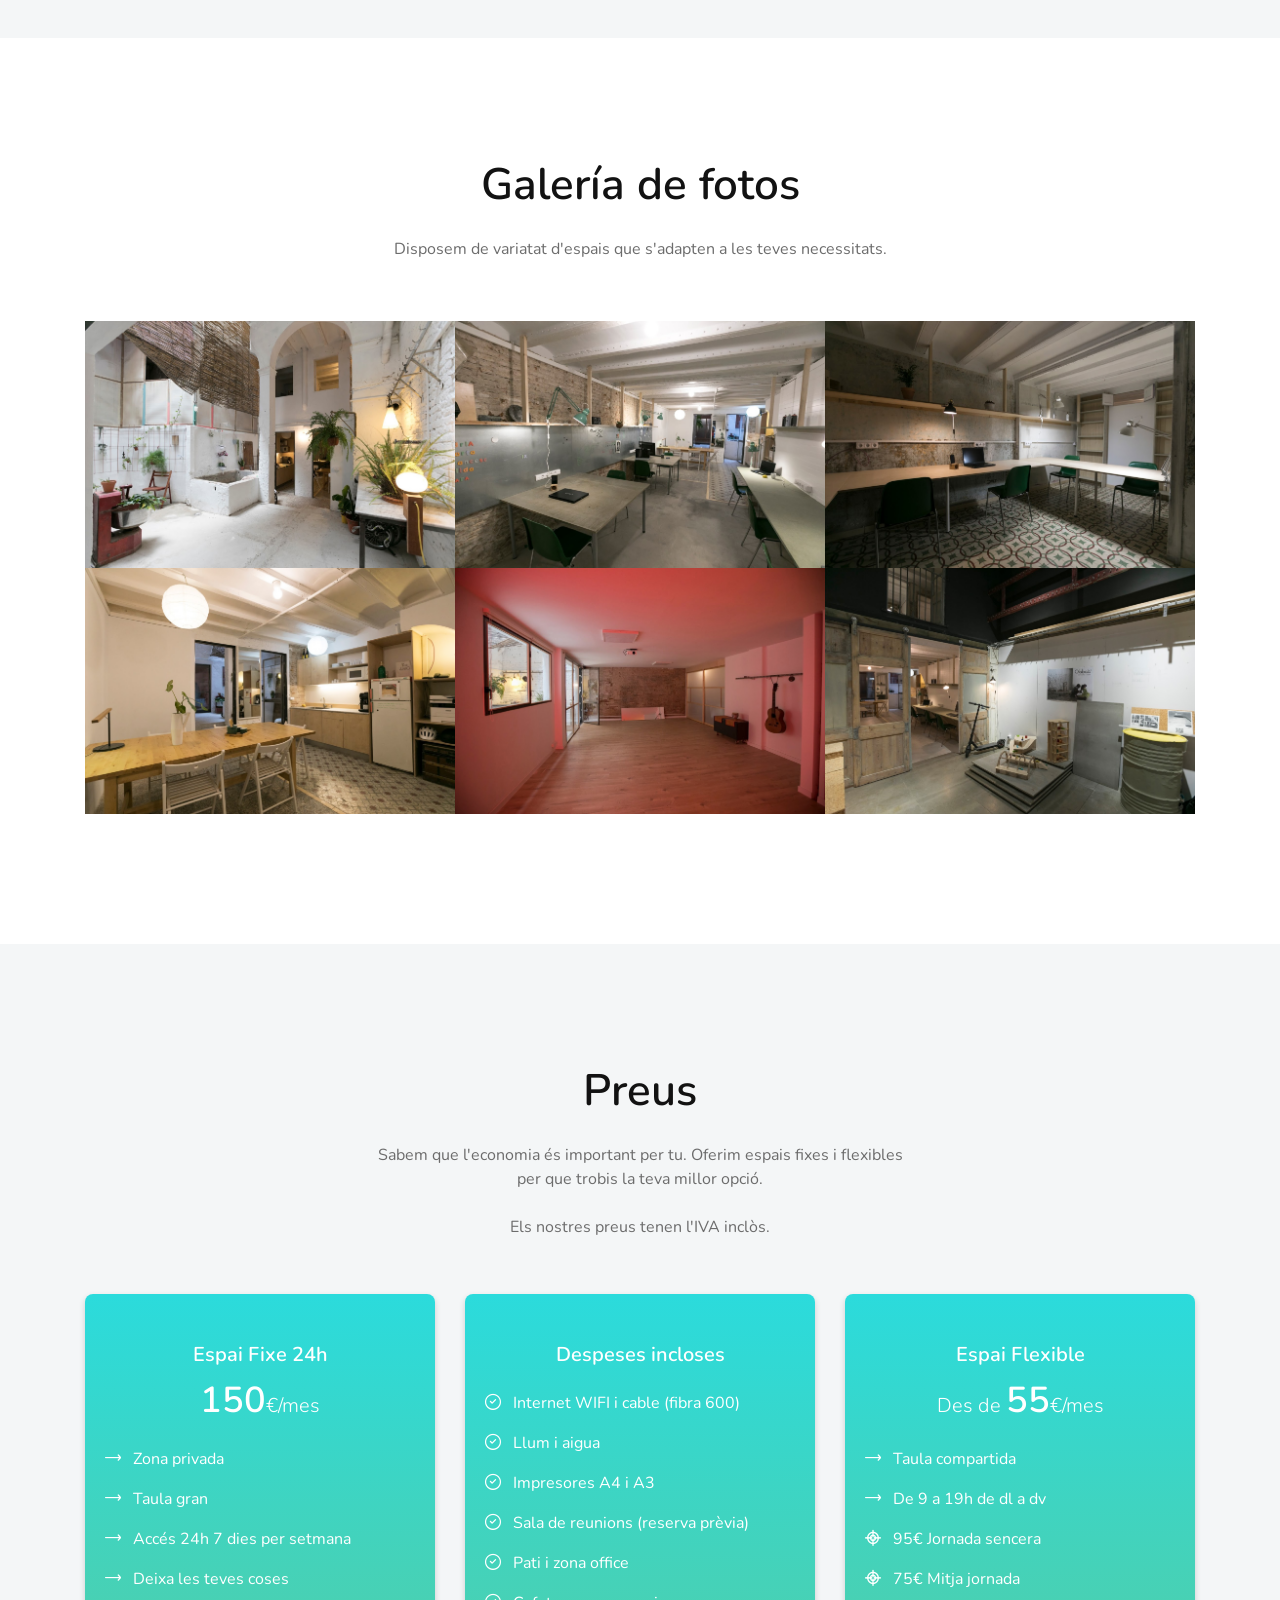
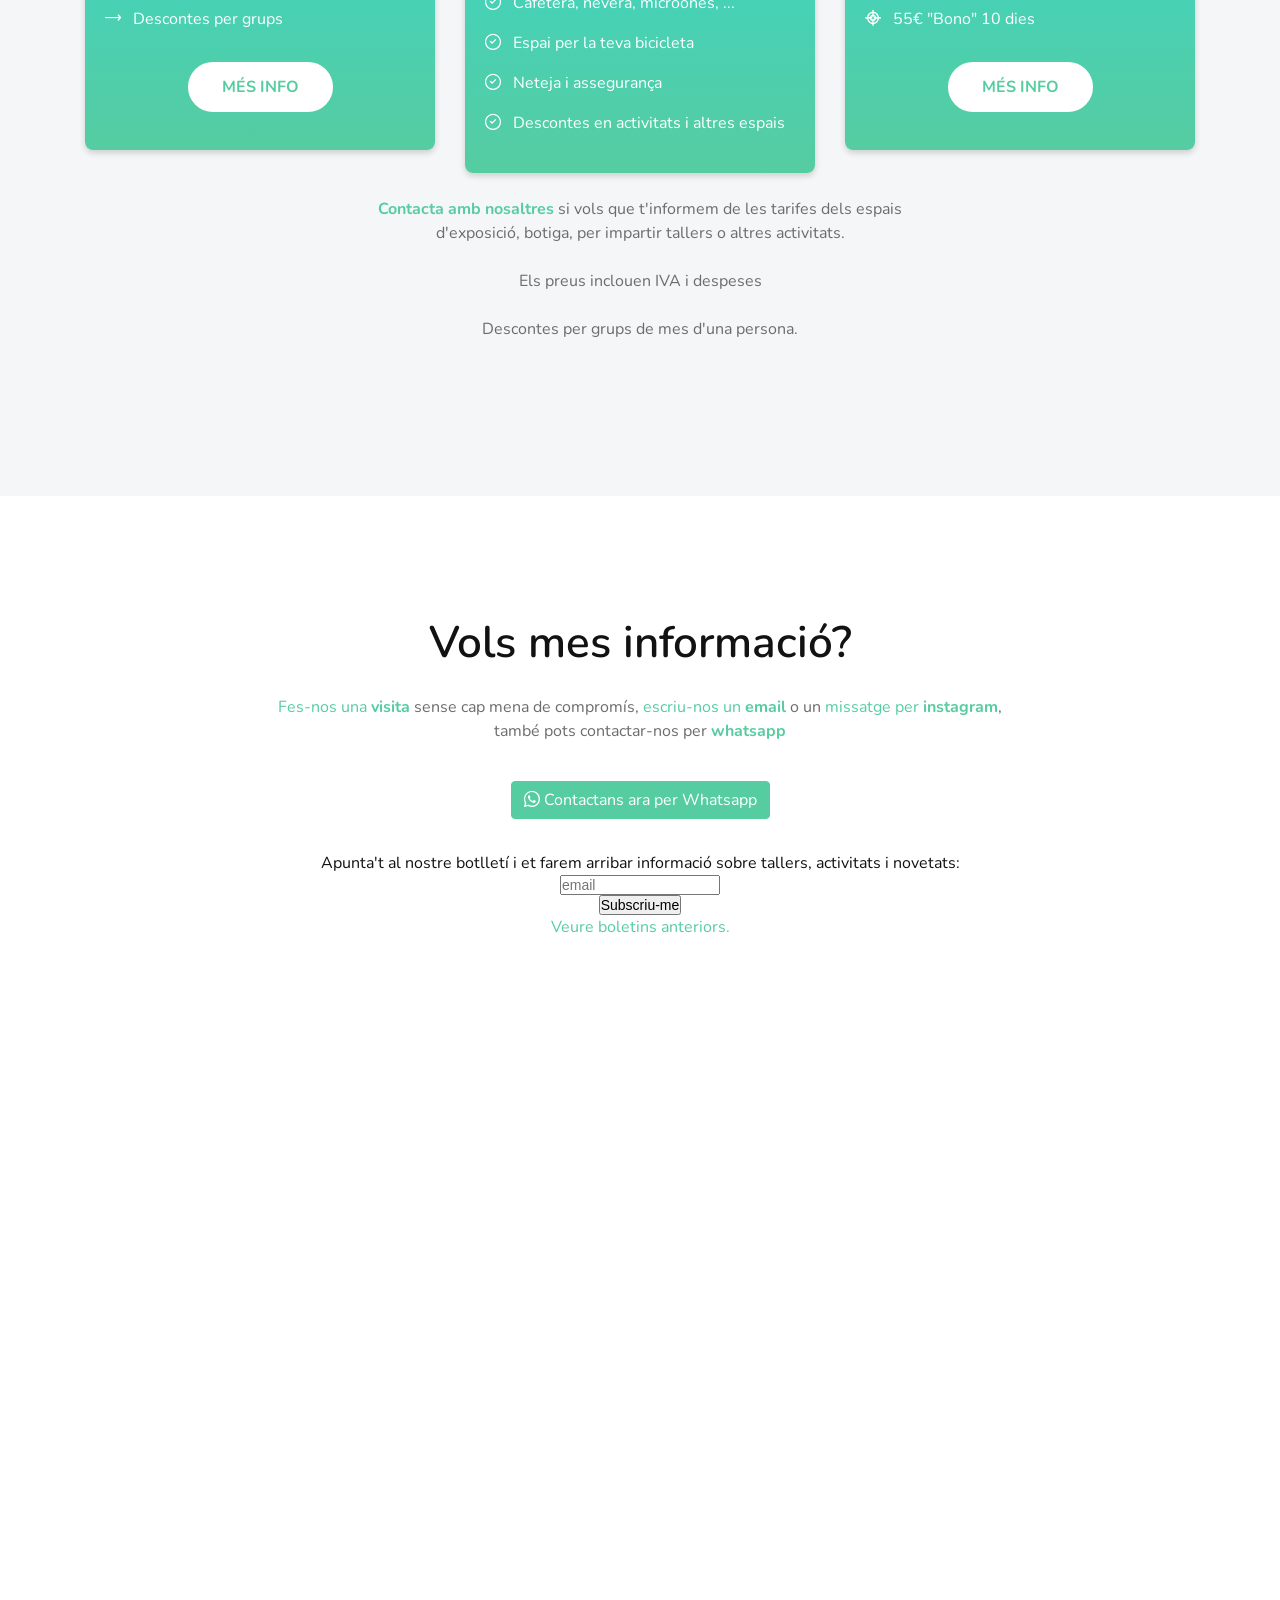
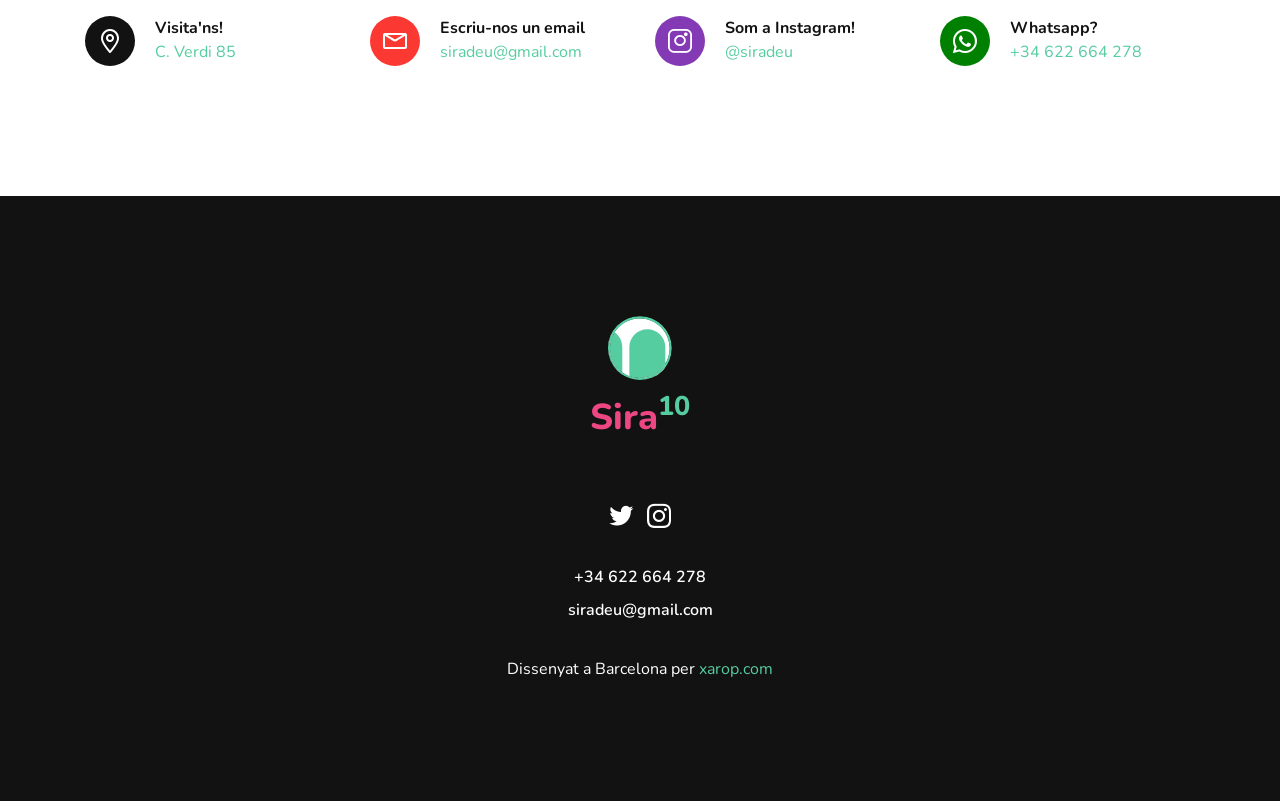
==== commit b9b420b3: "add photos botiga" ====
--- a/index.html
+++ b/index.html
@@ -630,6 +630,8 @@
 </div>
 
 <!--End mc_embed_signup-->
+
+<p><a href="https://us10.campaign-archive.com/home/?u=710c14e672275063bc9eb98f7&id=bdc5520a24" target="_blank">Veure boletins anteriors.</a></p>
 
 
 
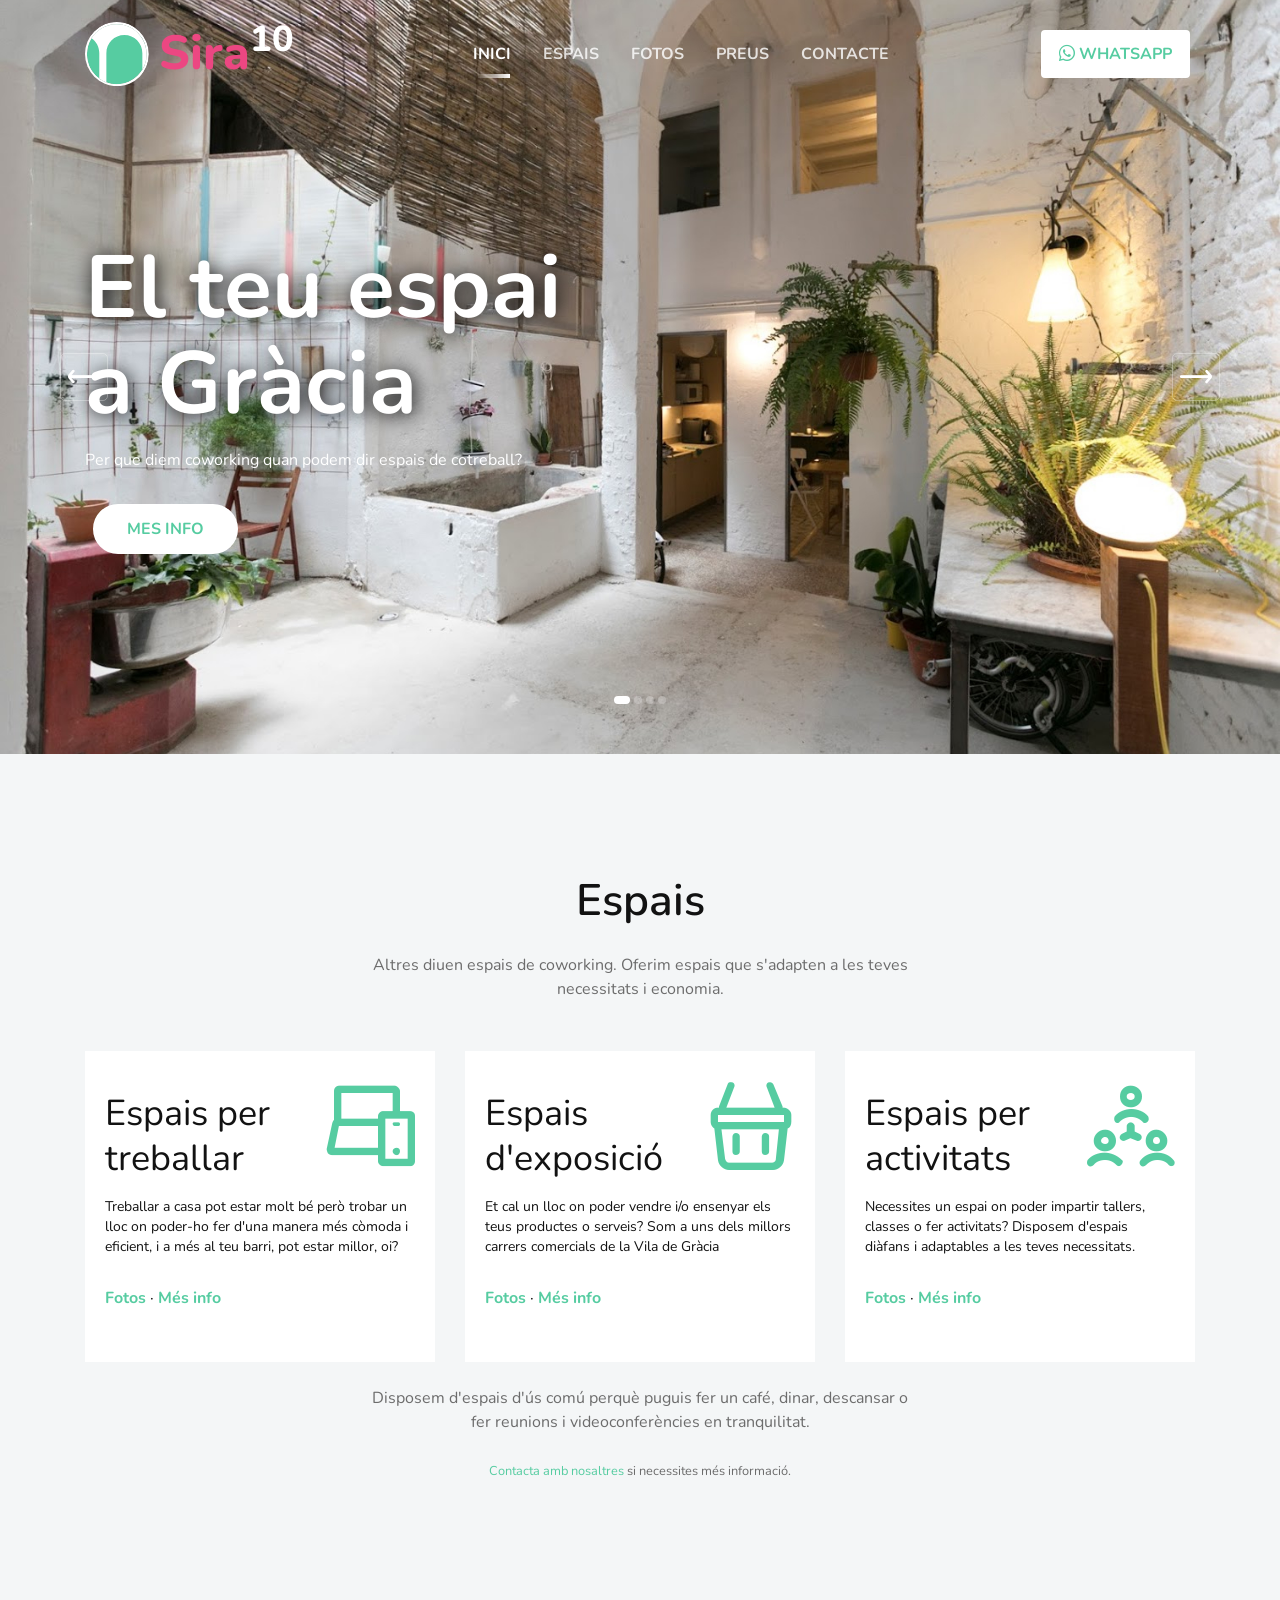
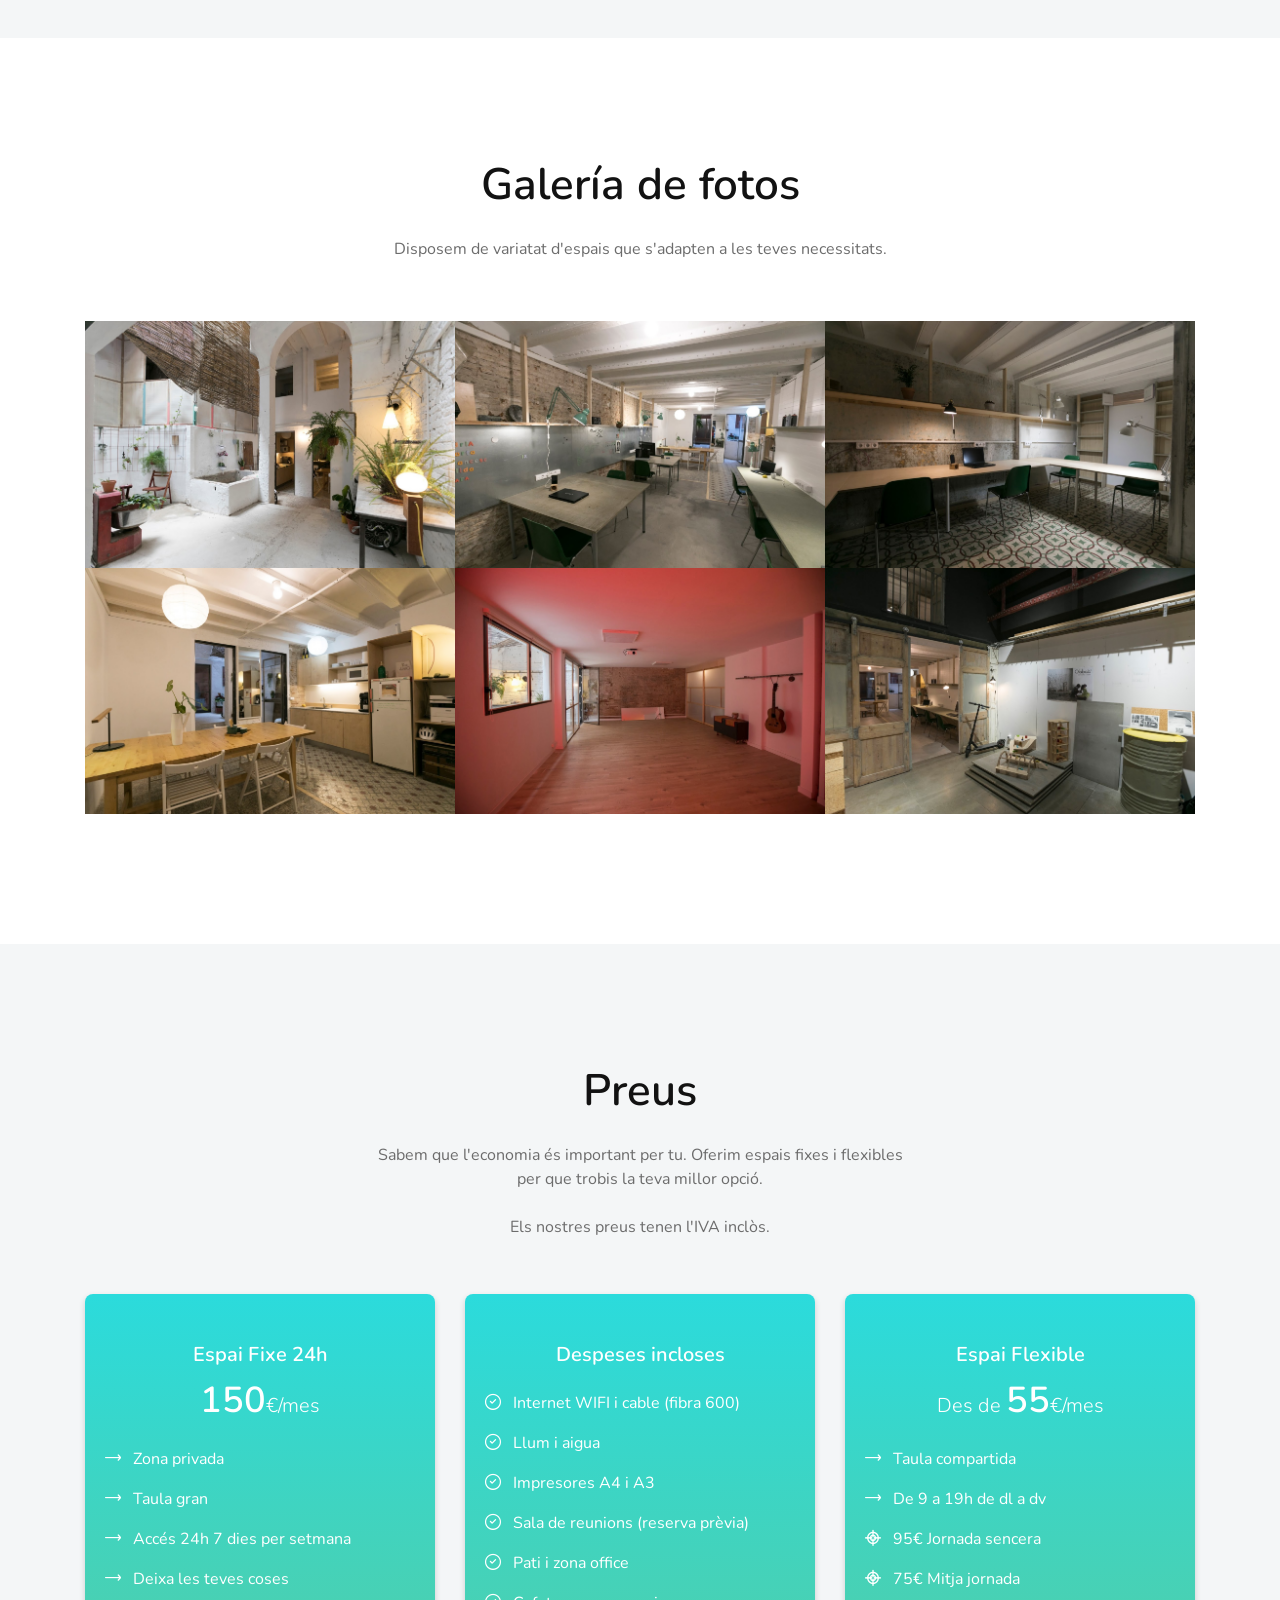
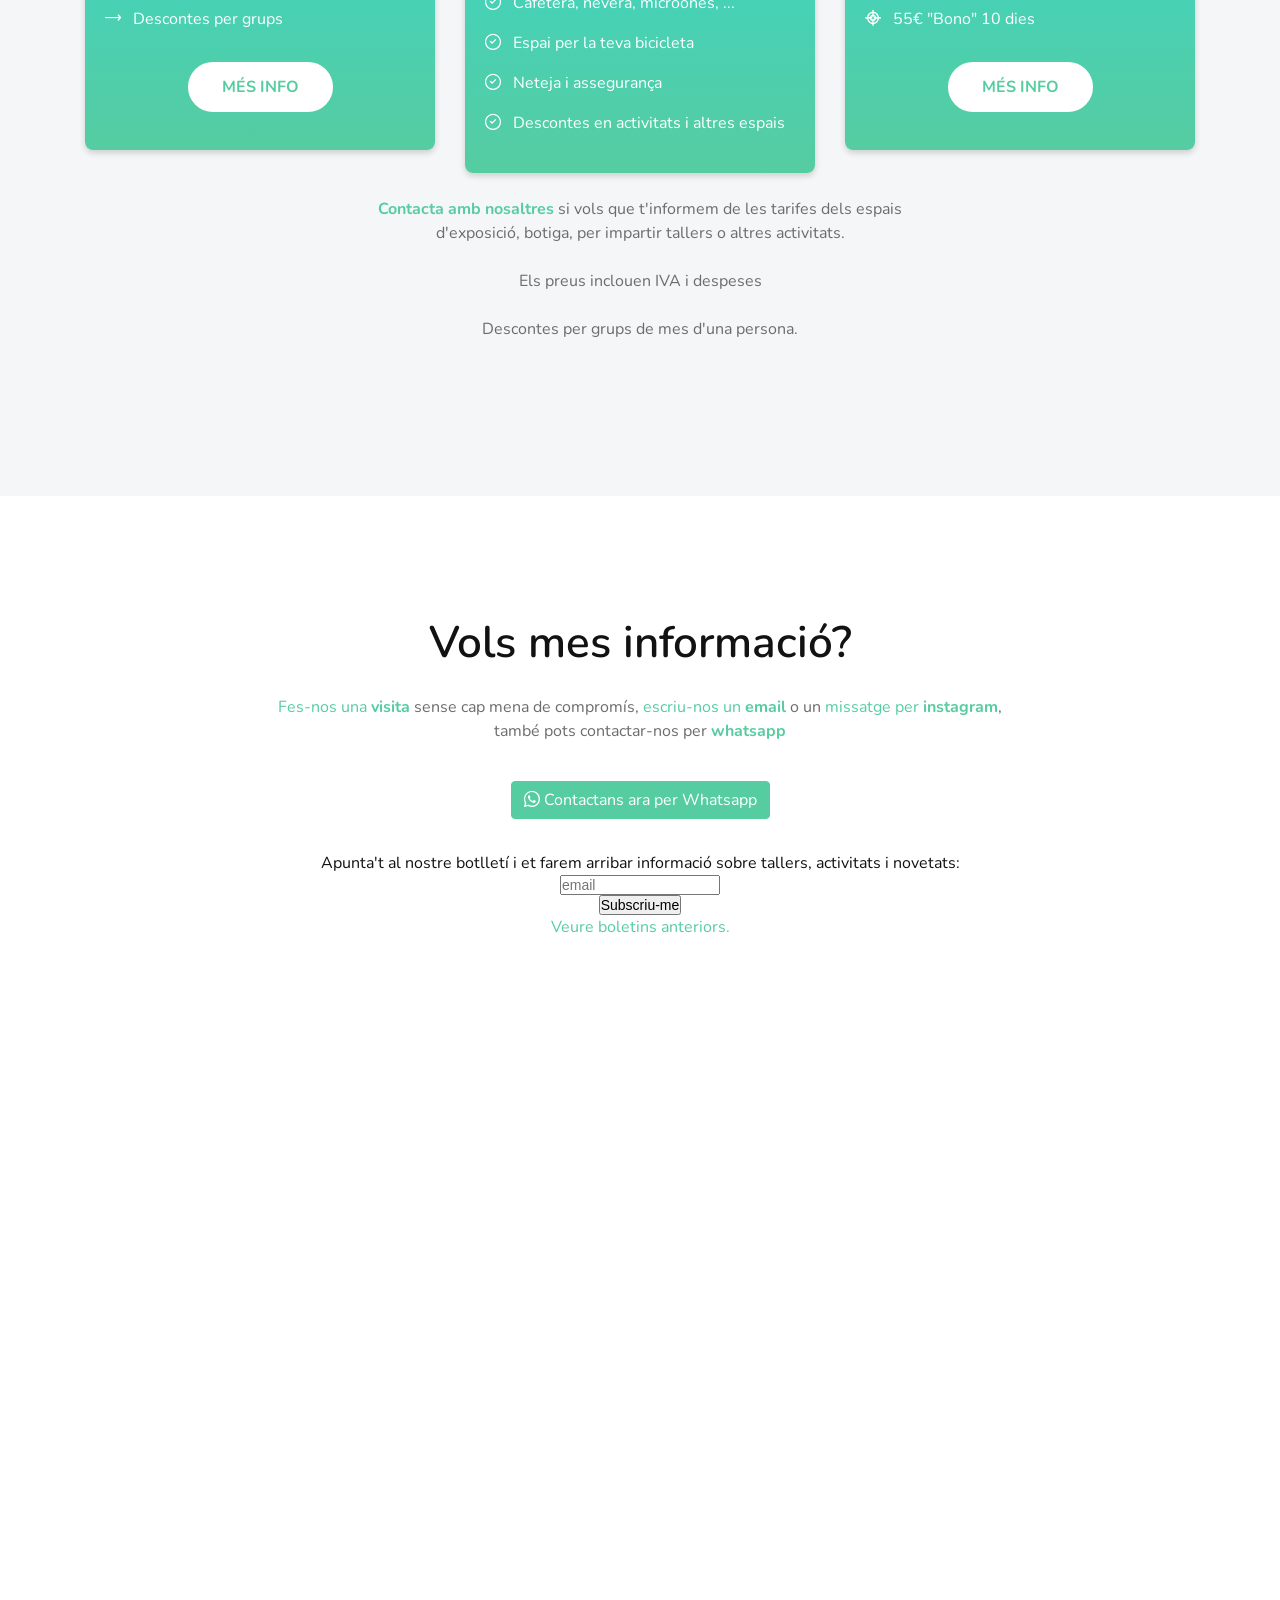
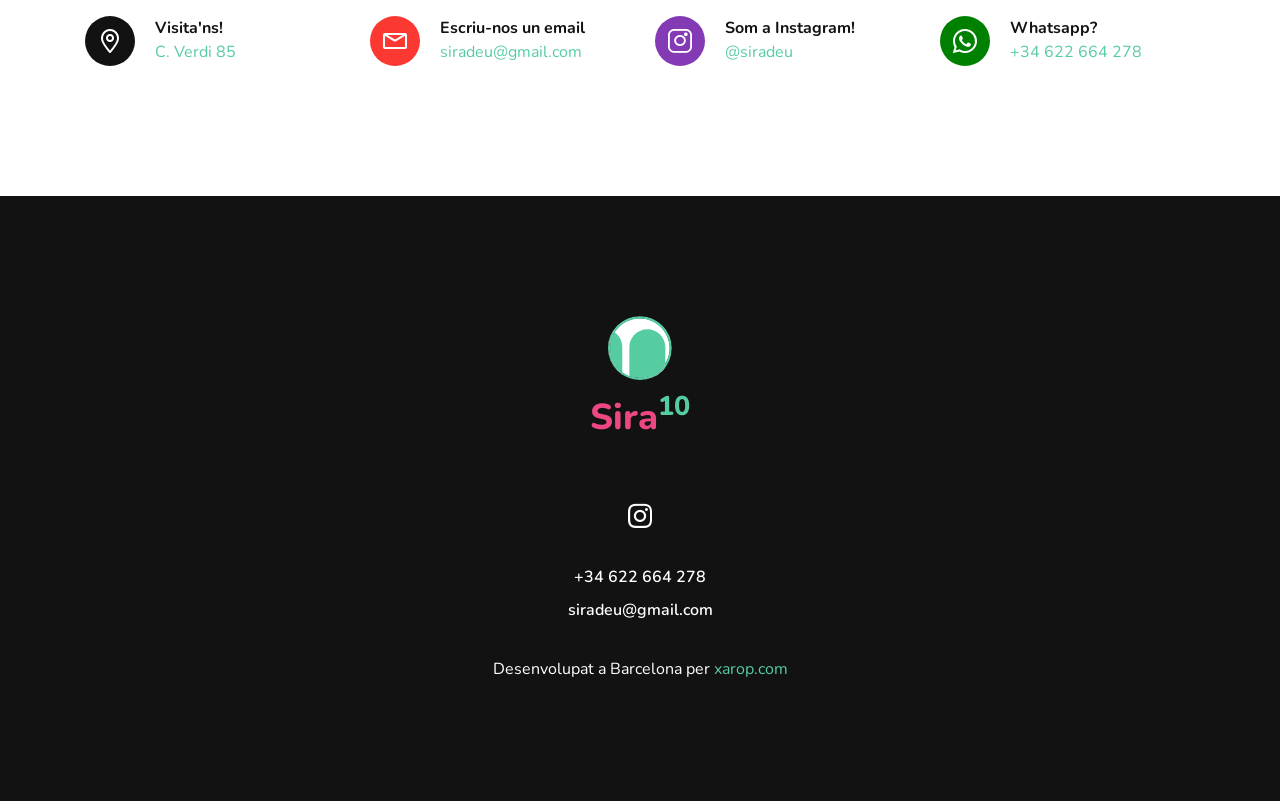
==== commit e60763bc: "Refactor HTML structure and improve formatting for better readability; update meta tags and content " ====
--- a/index.html
+++ b/index.html
@@ -1,71 +1,77 @@
-
 <!doctype html>
 <html class="no-js" lang="es">
 
 <head>
     <meta charset="utf-8">
-    
+
     <!--====== Title ======-->
-    <title>Sira10 - El teu espai a la Vila de Gràcia :: Coworking Barcelona  :: Popup store :: Lloguer de sales</title>
-
-    <meta name="description" content="Necessites un espai de treball o per ensenyar i vendre els teus productes o serveis? A Sira10 trobaràs taules i espais per a treballar, expsar i vendre o fer activitats."/>
-    <meta name="keywords" content="Coworking, Gràcia, Barcelona, Vila de Gracia, espais, espai, espais de cotreball, artesania, botiga, popups, popupstore, showrooms, tallers, taller, activitats, sales, sala, lloguer, lloguer de sales per activitats"/>
+    <title>Sira10 - El teu espai a la Vila de Gràcia :: Coworking Barcelona :: Popup store :: Lloguer de sales</title>
+
+    <meta name="description"
+        content="Necessites un espai de treball o per ensenyar i vendre els teus productes o serveis? A Sira10 trobaràs taules i espais per a treballar, expsar i vendre o fer activitats." />
+    <meta name="keywords"
+        content="Coworking, Gràcia, Barcelona, Vila de Gracia, espais, espai, espais de cotreball, artesania, botiga, popups, popupstore, showrooms, tallers, taller, activitats, sales, sala, lloguer, lloguer de sales per activitats" />
     <meta name="author" content="xarop.com" />
     <link rel="canonical" href="https://siradeu.com" />
 
     <meta property="og:locale" content="ca_ES" />
     <meta property="og:type" content="website" />
-    <meta property="og:title" content="Sira10 - El teu espai a la Vila de Gràcia :: Coworking Barcelona  :: Popup store :: Lloguer de sales" />
-    <meta property="og:description" content="Necessites un espai de treball o per ensenyar i vendre els teus productes o serveis? A Sira10 trobaràs taules i espais per a treballar, expsar i vendre o fer activitats." />
+    <meta property="og:title"
+        content="Sira10 - El teu espai a la Vila de Gràcia :: Coworking Barcelona  :: Popup store :: Lloguer de sales" />
+    <meta property="og:description"
+        content="Necessites un espai de treball o per ensenyar i vendre els teus productes o serveis? A Sira10 trobaràs taules i espais per a treballar, expsar i vendre o fer activitats." />
     <meta property="og:url" content="https://siradeu.com" />
-    <meta property="og:site_name" content="Sira10 - El teu espai a la Vila de Gràcia :: Coworking Barcelona  :: Popup store :: Lloguer de sales" />
+    <meta property="og:site_name"
+        content="Sira10 - El teu espai a la Vila de Gràcia :: Coworking Barcelona  :: Popup store :: Lloguer de sales" />
     <meta property="og:image" content="https://siradeu.com/assets/images/favicon.png">
 
     <meta name="twitter:card" content="summary" />
-    <meta name="twitter:description" content="Necessites un espai de treball o per ensenyar i vendre els teus productes o serveis? A Sira10 trobaràs taules i espais per a treballar, expsar i vendre o fer activitats." />
+    <meta name="twitter:description"
+        content="Necessites un espai de treball o per ensenyar i vendre els teus productes o serveis? A Sira10 trobaràs taules i espais per a treballar, expsar i vendre o fer activitats." />
     <meta name="twitter:image" content="https://siradeu.com/assets/images/favicon.png" />
-    <meta name="twitter:title" content="Sira10 - El teu espai a la Vila de Gràcia :: Coworking Barcelona  :: Popup store :: Lloguer de sales" />
+    <meta name="twitter:title"
+        content="Sira10 - El teu espai a la Vila de Gràcia :: Coworking Barcelona  :: Popup store :: Lloguer de sales" />
     <meta name="twitter:creator" content="@somespai" />
-  
+
     <meta name="viewport" content="width=device-width, initial-scale=1">
 
     <!--====== Favicon Icon ======-->
     <link rel="shortcut icon" href="assets/images/favicon.png" type="image/png">
-        
+
     <!--====== Magnific Popup CSS ======-->
     <link rel="stylesheet" href="assets/css/magnific-popup.css">
-        
+
     <!--====== Slick CSS ======-->
     <link rel="stylesheet" href="assets/css/slick.css">
-        
+
     <!--====== Line Icons CSS ======-->
     <link rel="stylesheet" href="assets/css/LineIcons.css">
-        
+
     <!--====== Bootstrap CSS ======-->
     <link rel="stylesheet" href="assets/css/bootstrap.min.css">
-    
+
     <!--====== Default CSS ======-->
     <link rel="stylesheet" href="assets/css/default.css">
-    
+
     <!--====== Style CSS ======-->
     <link rel="stylesheet" href="assets/css/style.css?v=7">
     <!-- <link rel="stylesheet" href="assets/_scss/style.css"> -->
 
     <style>
-
         @media (max-width: 767px) {
             .navbar-brand h1 {
                 font-size: 1.5em;
             }
-            .btn-whatsapp{
-                font-size: 1.25em!important;
+
+            .btn-whatsapp {
+                font-size: 1.25em !important;
                 border-radius: 50% !important;
             }
-            .btn-whatsapp span{
+
+            .btn-whatsapp span {
                 display: none;
             }
-          }
-        
+        }
     </style>
 
 </head>
@@ -75,14 +81,15 @@
     <!-- Global site tag (gtag.js) - Google Analytics -->
     <script async src="https://www.googletagmanager.com/gtag/js?id=UA-173508824-1"></script>
     <script>
-    window.dataLayer = window.dataLayer || [];
-    function gtag(){dataLayer.push(arguments);}
-    gtag('js', new Date());
-
-    gtag('config', 'UA-173508824-1');
+        window.dataLayer = window.dataLayer || [];
+        function gtag() { dataLayer.push(arguments); }
+        gtag('js', new Date());
+
+        gtag('config', 'UA-173508824-1');
     </script>
 
-    <script id="mcjs">!function(c,h,i,m,p){m=c.createElement(h),p=c.getElementsByTagName(h)[0],m.async=1,m.src=i,p.parentNode.insertBefore(m,p)}(document,"script","https://chimpstatic.com/mcjs-connected/js/users/710c14e672275063bc9eb98f7/e2fc80ee4b4cfdcf085393191.js");</script>
+    <script
+        id="mcjs">!function (c, h, i, m, p) { m = c.createElement(h), p = c.getElementsByTagName(h)[0], m.async = 1, m.src = i, p.parentNode.insertBefore(m, p) }(document, "script", "https://chimpstatic.com/mcjs-connected/js/users/710c14e672275063bc9eb98f7/e2fc80ee4b4cfdcf085393191.js");</script>
 
 
 
@@ -90,41 +97,42 @@
     <p class="browserupgrade">You are using an <strong>outdated</strong> browser. Please <a href="https://browsehappy.com/">upgrade your browser</a> to improve your experience and security.</p>
     <![endif]-->
 
-   
+
     <!--====== PRELOADER PART START ======-->
 
-<div class="preloader">
-    <div class="loader">
-        <div class="ytp-spinner">
-            <div class="ytp-spinner-container">
-                <div class="ytp-spinner-rotator">
-                    <div class="ytp-spinner-left">
-                        <div class="ytp-spinner-circle"></div>
-                    </div>
-                    <div class="ytp-spinner-right">
-                        <div class="ytp-spinner-circle"></div>
+    <div class="preloader">
+        <div class="loader">
+            <div class="ytp-spinner">
+                <div class="ytp-spinner-container">
+                    <div class="ytp-spinner-rotator">
+                        <div class="ytp-spinner-left">
+                            <div class="ytp-spinner-circle"></div>
+                        </div>
+                        <div class="ytp-spinner-right">
+                            <div class="ytp-spinner-circle"></div>
+                        </div>
                     </div>
                 </div>
             </div>
         </div>
     </div>
-</div>
-
-<!--====== PRELOADER PART ENDS ======-->
-        <!--====== NAVBAR TWO PART START ======-->
+
+    <!--====== PRELOADER PART ENDS ======-->
+    <!--====== NAVBAR TWO PART START ======-->
 
     <section class="navbar-area">
         <div class="container">
             <div class="row">
                 <div class="col-lg-12">
                     <nav class="navbar navbar-expand-lg">
-                       
+
                         <a class="navbar-brand" href="#">
                             <img src="assets/images/logo-2.svg" alt="Logo">
                             <h1>Sira<sup>10</sup></h1>
                         </a>
-                        
-                        <button class="navbar-toggler" type="button" data-toggle="collapse" data-target="#navbarTwo" aria-controls="navbarTwo" aria-expanded="false" aria-label="Toggle navigation">
+
+                        <button class="navbar-toggler" type="button" data-toggle="collapse" data-target="#navbarTwo"
+                            aria-controls="navbarTwo" aria-expanded="false" aria-label="Toggle navigation">
                             <span class="toggler-icon"></span>
                             <span class="toggler-icon"></span>
                             <span class="toggler-icon"></span>
@@ -141,11 +149,12 @@
                             </ul>
                         </div>
 
-                        
-                        
+
+
                         <div class="navbar-btn d-sm-inline-block">
                             <ul>
-                                <li><a class="solid btn-whatsapp" href="https://wa.me/34622664278" target="_blank"><i class="lni lni-whatsapp"></i> <span>Whatsapp</span></a></li>
+                                <li><a class="solid btn-whatsapp" href="https://wa.me/34622664278" target="_blank"><i
+                                            class="lni lni-whatsapp"></i> <span>Whatsapp</span></a></li>
                             </ul>
                         </div>
 
@@ -156,104 +165,110 @@
     </section>
 
     <!--====== NAVBAR TWO PART ENDS ======-->
-      <!--====== SLIDER PART START ======-->
-
-  <section id="home" class="slider_area">
-      <div id="carouselThree" class="carousel slide" data-ride="carousel">
-          <ol class="carousel-indicators">
-              <li data-target="#carouselThree" data-slide-to="0" class="active"></li>
-              <li data-target="#carouselThree" data-slide-to="1"></li>
-              <li data-target="#carouselThree" data-slide-to="2"></li>
-              <li data-target="#carouselThree" data-slide-to="3"></li>
-          </ol>
-
-          <div class="carousel-inner">
-              <div class="carousel-item carousel-item-0 active">
-                  <div class="container">
-                      <div class="row">
-                          <div class="col-lg-6">
-                              <div class="slider-content">
-                                  <h1 class="title">El teu espai a Gràcia</h1>
-                                  <p class="text">Per que diem coworking quan podem dir espais de cotreball?</p>
-                                  <ul class="slider-btn rounded-buttons">
-                                      <li><a class="main-btn rounded-one page-scroll" href="#services">MES INFO</a></li>
-                                      <!-- <li><a class="main-btn rounded-two" href="#">DOWNLOAD</a></li> -->
-                                  </ul>
-                              </div>
-                          </div>
-                      </div> <!-- row -->
-                  </div> <!-- container -->
-              </div> <!-- carousel-item -->
-
-    
-
-              <div class="carousel-item carousel-item-1" >
-                  <div class="container">
-                      <div class="row">
-                          <div class="col-lg-6">
-                              <div class="slider-content">
-                                  <h1 class="title">Des de 55€ al mes</h1>
-                                  <p class="text">Ens adaptem al teu pressupost</p>
-                                  <ul class="slider-btn rounded-buttons">
-                                      <li><a class="main-btn rounded-one page-scroll" href="#pricing">Veure preus</a></li>
-                                  </ul>
-                              </div> <!-- slider-content -->
-                          </div>
-                      </div> <!-- row -->
-                  </div> <!-- container -->
-                  
-              </div> <!-- carousel-item -->
-
-
-              <div class="carousel-item carousel-item-2">
-                  <div class="container">
-                      <div class="row">
-                          <div class="col-lg-6">
-                              <div class="slider-content">
-                                  <h1 class="title">Espais d'exposició</h1>
-                                  <p class="text">Necessites un espai per oferir i vendre els teus productes o serveis?</p>
-                                  <ul class="slider-btn rounded-buttons">
-                                      <li><a class="main-btn rounded-one page-scroll" href="#services">Més info</a></li>
-                                  </ul>
-                              </div> <!-- slider-content -->
-                          </div>
-                      </div> <!-- row -->
-                  </div> <!-- container -->
-                  
-              </div> <!-- carousel-item -->
-
-
-              <div class="carousel-item carousel-item-3">
-                  <div class="container">
-                      <div class="row">
-                          <div class="col-lg-6">
-                              <div class="slider-content">
-                                  <h1 class="title">Tallers i activitats</h1>
-                                  <p class="text">Disposem del espai que necessites per oferir els teus tallers o fer activitats</p>
-                                  <ul class="slider-btn rounded-buttons">
-                                      <li><a class="main-btn rounded-one page-scroll" href="#services">Més info</a></li>
-                                  </ul>
-                              </div> <!-- slider-content -->
-                          </div>
-                      </div> <!-- row -->
-                  </div> <!-- container -->
-                  
-              </div> <!-- carousel-item -->
-
-
-          </div>
-
-          <a class="carousel-control-prev" href="#carouselThree" role="button" data-slide="prev">
-              <i class="lni lni-arrow-left"></i>
-          </a>
-          <a class="carousel-control-next" href="#carouselThree" role="button" data-slide="next">
-              <i class="lni lni-arrow-right"></i>
-          </a>
-      </div>
-  </section>
-
-  <!--====== SLIDER PART ENDS ======-->    
-        <!--====== FEATRES TWO PART START ======-->
+    <!--====== SLIDER PART START ======-->
+
+    <section id="home" class="slider_area">
+        <div id="carouselThree" class="carousel slide" data-ride="carousel">
+            <ol class="carousel-indicators">
+                <li data-target="#carouselThree" data-slide-to="0" class="active"></li>
+                <li data-target="#carouselThree" data-slide-to="1"></li>
+                <li data-target="#carouselThree" data-slide-to="2"></li>
+                <li data-target="#carouselThree" data-slide-to="3"></li>
+            </ol>
+
+            <div class="carousel-inner">
+                <div class="carousel-item carousel-item-0 active">
+                    <div class="container">
+                        <div class="row">
+                            <div class="col-lg-6">
+                                <div class="slider-content">
+                                    <h1 class="title">El teu espai a Gràcia</h1>
+                                    <p class="text">Per que diem coworking quan podem dir espais de cotreball?</p>
+                                    <ul class="slider-btn rounded-buttons">
+                                        <li><a class="main-btn rounded-one page-scroll" href="#services">MES INFO</a>
+                                        </li>
+                                        <!-- <li><a class="main-btn rounded-two" href="#">DOWNLOAD</a></li> -->
+                                    </ul>
+                                </div>
+                            </div>
+                        </div> <!-- row -->
+                    </div> <!-- container -->
+                </div> <!-- carousel-item -->
+
+
+
+                <div class="carousel-item carousel-item-1">
+                    <div class="container">
+                        <div class="row">
+                            <div class="col-lg-6">
+                                <div class="slider-content">
+                                    <h1 class="title">Des de 55€ al mes</h1>
+                                    <p class="text">Ens adaptem al teu pressupost</p>
+                                    <ul class="slider-btn rounded-buttons">
+                                        <li><a class="main-btn rounded-one page-scroll" href="#pricing">Veure preus</a>
+                                        </li>
+                                    </ul>
+                                </div> <!-- slider-content -->
+                            </div>
+                        </div> <!-- row -->
+                    </div> <!-- container -->
+
+                </div> <!-- carousel-item -->
+
+
+                <div class="carousel-item carousel-item-2">
+                    <div class="container">
+                        <div class="row">
+                            <div class="col-lg-6">
+                                <div class="slider-content">
+                                    <h1 class="title">Espais d'exposició</h1>
+                                    <p class="text">Necessites un espai per oferir i vendre els teus productes o
+                                        serveis?</p>
+                                    <ul class="slider-btn rounded-buttons">
+                                        <li><a class="main-btn rounded-one page-scroll" href="#services">Més info</a>
+                                        </li>
+                                    </ul>
+                                </div> <!-- slider-content -->
+                            </div>
+                        </div> <!-- row -->
+                    </div> <!-- container -->
+
+                </div> <!-- carousel-item -->
+
+
+                <div class="carousel-item carousel-item-3">
+                    <div class="container">
+                        <div class="row">
+                            <div class="col-lg-6">
+                                <div class="slider-content">
+                                    <h1 class="title">Tallers i activitats</h1>
+                                    <p class="text">Disposem del espai que necessites per oferir els teus tallers o fer
+                                        activitats</p>
+                                    <ul class="slider-btn rounded-buttons">
+                                        <li><a class="main-btn rounded-one page-scroll" href="#services">Més info</a>
+                                        </li>
+                                    </ul>
+                                </div> <!-- slider-content -->
+                            </div>
+                        </div> <!-- row -->
+                    </div> <!-- container -->
+
+                </div> <!-- carousel-item -->
+
+
+            </div>
+
+            <a class="carousel-control-prev" href="#carouselThree" role="button" data-slide="prev">
+                <i class="lni lni-arrow-left"></i>
+            </a>
+            <a class="carousel-control-next" href="#carouselThree" role="button" data-slide="next">
+                <i class="lni lni-arrow-right"></i>
+            </a>
+        </div>
+    </section>
+
+    <!--====== SLIDER PART ENDS ======-->
+    <!--====== FEATRES TWO PART START ======-->
 
     <section id="services" class="features-area">
         <div class="container">
@@ -261,7 +276,8 @@
                 <div class="col-lg-6 col-md-10">
                     <div class="section-title text-center pb-10">
                         <h3 class="title">Espais</h3>
-                        <p class="text">Altres diuen espais de coworking. Oferim espais que s'adapten a les teves necessitats i economia.</p>
+                        <p class="text">Altres diuen espais de coworking. Oferim espais que s'adapten a les teves
+                            necessitats i economia.</p>
                     </div> <!-- row -->
                 </div>
             </div> <!-- row -->
@@ -272,12 +288,13 @@
                             <h4 class="features-title"><a href="#">Espais per treballar</a></h4>
                             <div class="features-icon">
                                 <i class="lni  lni-laptop-phone"></i>
-                                
+
                             </div>
                         </div>
                         <div class="features-content">
-                            <p class="text">Treballar a casa pot estar molt bé però trobar un lloc on poder-ho fer d'una manera més còmoda i eficient, i a més al teu barri, pot estar millor, oi?</p>
-                            <a class="features-btn page-scroll" href="#portfolio">Fotos</a> · 
+                            <p class="text">Treballar a casa pot estar molt bé però trobar un lloc on poder-ho fer d'una
+                                manera més còmoda i eficient, i a més al teu barri, pot estar millor, oi?</p>
+                            <a class="features-btn page-scroll" href="#portfolio">Fotos</a> ·
                             <a class="features-btn page-scroll" href="#pricing">Més info</a>
                         </div>
                     </div> <!-- single features -->
@@ -288,12 +305,13 @@
                             <h4 class="features-title"><a href="#">Espais d'exposició</a></h4>
                             <div class="features-icon">
                                 <i class="lni lni-shopping-basket"></i>
-                                
+
                             </div>
                         </div>
                         <div class="features-content">
-                            <p class="text">Et cal un lloc on poder vendre i/o ensenyar els teus productes o serveis? Som a uns dels millors carrers comercials de la Vila de Gràcia</p>
-                            <a class="features-btn page-scroll" href="#portfolio">Fotos</a> · 
+                            <p class="text">Et cal un lloc on poder vendre i/o ensenyar els teus productes o serveis?
+                                Som a uns dels millors carrers comercials de la Vila de Gràcia</p>
+                            <a class="features-btn page-scroll" href="#portfolio">Fotos</a> ·
                             <a class="features-btn page-scroll" href="#contact">Més info</a>
                         </div>
                     </div> <!-- single features -->
@@ -304,12 +322,13 @@
                             <h4 class="features-title"><a href="#">Espais per activitats</a></h4>
                             <div class="features-icon">
                                 <i class="lni lni-network"></i>
-                                
+
                             </div>
                         </div>
                         <div class="features-content">
-                            <p class="text">Necessites un espai on poder impartir tallers, classes o fer activitats? Disposem d'espais diàfans i adaptables a les teves necessitats.</p>
-                            <a class="features-btn page-scroll" href="#portfolio">Fotos</a> ·  
+                            <p class="text">Necessites un espai on poder impartir tallers, classes o fer activitats?
+                                Disposem d'espais diàfans i adaptables a les teves necessitats.</p>
+                            <a class="features-btn page-scroll" href="#portfolio">Fotos</a> ·
                             <a class="features-btn page-scroll" href="#contact">Més info</a>
                         </div>
                     </div> <!-- single features -->
@@ -319,8 +338,10 @@
             <div class="row justify-content-center">
                 <div class="col-lg-6 col-md-10">
                     <div class="section-title text-center pb-25">
-                        <p class="text">Disposem d'espais d'ús comú perquè puguis fer un café, dinar, descansar o fer reunions i videoconferències en tranquilitat.</p>
-                        <p class="text"><small><a href="#contact" class="page-scroll">Contacta amb nosaltres</a> si necessites més informació.</small></p>
+                        <p class="text">Disposem d'espais d'ús comú perquè puguis fer un café, dinar, descansar o fer
+                            reunions i videoconferències en tranquilitat.</p>
+                        <p class="text"><small><a href="#contact" class="page-scroll">Contacta amb nosaltres</a> si
+                                necessites més informació.</small></p>
                     </div> <!-- section title -->
                 </div>
             </div> <!-- row -->
@@ -328,10 +349,10 @@
         </div> <!-- container -->
     </section>
 
-    <!--====== FEATRES TWO PART ENDS ======-->    
+    <!--====== FEATRES TWO PART ENDS ======-->
     <!--====== PORTFOLIO PART START ======-->
 
-<section id="portfolio" class="portfolio-area portfolio-four pb-100">
+    <section id="portfolio" class="portfolio-area portfolio-four pb-100">
         <div class="container">
             <div class="row justify-content-center">
                 <div class="col-lg-6 col-md-10">
@@ -342,7 +363,7 @@
                 </div>
             </div> <!-- row -->
             <div class="row">
-          
+
                 <div class="col-lg-12 col-md-12">
                     <div class="row no-gutters grid mt-50">
 
@@ -353,13 +374,14 @@
                                     <div class="portfolio-overlay d-flex align-items-center justify-content-center">
                                         <div class="portfolio-content">
                                             <div class="portfolio-icon">
-                                                <a class="image-popup" href="assets/images/portfolio/pati.jpg"><i class="lni lni-zoom-in"></i></a>
-                                                
+                                                <a class="image-popup" href="assets/images/portfolio/pati.jpg"><i
+                                                        class="lni lni-zoom-in"></i></a>
+
                                             </div>
                                             <div class="portfolio-icon">
                                                 <!-- <a href="#"><i class="lni lni-link"></i></a> -->
                                                 <a>Pati</a>
-                                                
+
                                             </div>
                                         </div>
                                     </div>
@@ -374,13 +396,14 @@
                                     <div class="portfolio-overlay d-flex align-items-center justify-content-center">
                                         <div class="portfolio-content">
                                             <div class="portfolio-icon">
-                                                <a class="image-popup" href="assets/images/portfolio/coworking.jpg"><i class="lni lni-zoom-in"></i></a>
-                                                
+                                                <a class="image-popup" href="assets/images/portfolio/coworking.jpg"><i
+                                                        class="lni lni-zoom-in"></i></a>
+
                                             </div>
                                             <div class="portfolio-icon">
                                                 <!-- <a href="#"><i class="lni lni-link"></i></a> -->
                                                 <a>Cotreball</a>
-                                                
+
                                             </div>
                                         </div>
                                     </div>
@@ -395,13 +418,14 @@
                                     <div class="portfolio-overlay d-flex align-items-center justify-content-center">
                                         <div class="portfolio-content">
                                             <div class="portfolio-icon">
-                                                <a class="image-popup" href="assets/images/portfolio/altell.jpg"><i class="lni lni-zoom-in"></i></a>
-                                                
+                                                <a class="image-popup" href="assets/images/portfolio/altell.jpg"><i
+                                                        class="lni lni-zoom-in"></i></a>
+
                                             </div>
                                             <div class="portfolio-icon">
                                                 <!-- <a href="#"><i class="lni lni-link"></i></a> -->
                                                 <a>Cotreball</a>
-                                                
+
                                             </div>
                                         </div>
                                     </div>
@@ -416,21 +440,22 @@
                                     <div class="portfolio-overlay d-flex align-items-center justify-content-center">
                                         <div class="portfolio-content">
                                             <div class="portfolio-icon">
-                                                <a class="image-popup" href="assets/images/portfolio/cuina.jpg"><i class="lni lni-zoom-in"></i></a>
-                                                
+                                                <a class="image-popup" href="assets/images/portfolio/cuina.jpg"><i
+                                                        class="lni lni-zoom-in"></i></a>
+
                                             </div>
                                             <div class="portfolio-icon">
                                                 <!-- <a href="#"><i class="lni lni-link"></i></a> -->
                                                 <a>Cuina</a>
-                                                
+
                                             </div>
                                         </div>
                                     </div>
                                 </div>
                             </div> <!-- single portfolio -->
                         </div>
-                       
-                        
+
+
                         <div class="col-lg-4 col-sm-6 planning-4 research-4">
                             <div class="single-portfolio">
                                 <div class="portfolio-image">
@@ -438,13 +463,14 @@
                                     <div class="portfolio-overlay d-flex align-items-center justify-content-center">
                                         <div class="portfolio-content">
                                             <div class="portfolio-icon">
-                                                <a class="image-popup" href="assets/images/portfolio/sala.jpg"><i class="lni lni-zoom-in"></i></a>
-                                                
+                                                <a class="image-popup" href="assets/images/portfolio/sala.jpg"><i
+                                                        class="lni lni-zoom-in"></i></a>
+
                                             </div>
                                             <div class="portfolio-icon">
                                                 <!-- <a href="#"><i class="lni lni-link"></i></a> -->
                                                 <a>Sala</a>
-                                                
+
                                             </div>
                                         </div>
                                     </div>
@@ -459,20 +485,21 @@
                                     <div class="portfolio-overlay d-flex align-items-center justify-content-center">
                                         <div class="portfolio-content">
                                             <div class="portfolio-icon">
-                                                <a class="image-popup" href="assets/images/portfolio/botiga.jpg"><i class="lni lni-zoom-in"></i></a>
-                                                
+                                                <a class="image-popup" href="assets/images/portfolio/botiga.jpg"><i
+                                                        class="lni lni-zoom-in"></i></a>
+
                                             </div>
                                             <div class="portfolio-icon">
                                                 <!-- <a href="#"><i class="lni lni-link"></i></a> -->
                                                 <a>Botiga</a>
-                                                
+
                                             </div>
                                         </div>
                                     </div>
                                 </div>
                             </div> <!-- single portfolio -->
                         </div>
-                   
+
                     </div> <!-- row -->
                 </div>
             </div> <!-- row -->
@@ -480,15 +507,16 @@
     </section>
 
     <!--====== PORTFOLIO PART ENDS ======-->
-      <!--====== PRINICNG START ======-->
-
-  <section id="pricing" class="pricing-area ">
+    <!--====== PRINICNG START ======-->
+
+    <section id="pricing" class="pricing-area ">
         <div class="container">
             <div class="row justify-content-center">
                 <div class="col-lg-6 col-md-10">
                     <div class="section-title text-center pb-25">
                         <h3 class="title">Preus</h3>
-                        <p class="text">Sabem que l'economia és important per tu. Oferim espais fixes i flexibles per que trobis la teva millor opció.</p>
+                        <p class="text">Sabem que l'economia és important per tu. Oferim espais fixes i flexibles per
+                            que trobis la teva millor opció.</p>
                         <p class="text">Els nostres preus tenen l'IVA inclòs.</p>
                     </div> <!-- section title -->
                 </div>
@@ -511,7 +539,7 @@
                         </div>
                         <div class="pricing-btn rounded-buttons text-center">
                             <a class="main-btn rounded-one page-scroll" href="#contact">MÉS INFO</a>
-                        </div>    
+                        </div>
                     </div> <!-- pricing style one -->
                 </div>
 
@@ -535,7 +563,8 @@
                                 <li><i class="lni lni-checkmark-circle"></i> Cafetera, nevera, microones, ...</li>
                                 <li><i class="lni lni-checkmark-circle"></i> Espai per la teva bicicleta</li>
                                 <li><i class="lni lni-checkmark-circle"></i> Neteja i assegurança</li>
-                                <li><i class="lni lni-checkmark-circle"></i> Descontes en activitats i altres espais</li> 
+                                <li><i class="lni lni-checkmark-circle"></i> Descontes en activitats i altres espais
+                                </li>
                             </ul>
                         </div>
                         <!-- <div class="pricing-btn rounded-buttons text-center">
@@ -543,8 +572,8 @@
                         </div> -->
                     </div> <!-- pricing style one -->
                 </div>
-            
-                
+
+
                 <div class="col-lg-4 col-md-7 col-sm-9">
                     <div class="pricing-style mt-30">
                         <div class="pricing-header text-center">
@@ -565,14 +594,16 @@
                         </div>
                     </div> <!-- pricing style one -->
                 </div>
-                
-            </div> <!-- row -->   
+
+            </div> <!-- row -->
 
             <div class="row justify-content-center">
                 <div class="col-lg-6 col-md-10">
                     <div class="section-title text-center pb-25">
-                    
-                        <p class="text"><strong><a class=" page-scroll" href="#contact">Contacta amb nosaltres</a></strong> si vols que t'informem de les tarifes dels espais d'exposició,  botiga, per impartir tallers o altres activitats.</p>
+
+                        <p class="text"><strong><a class=" page-scroll" href="#contact">Contacta amb
+                                    nosaltres</a></strong> si vols que t'informem de les tarifes dels espais
+                            d'exposició, botiga, per impartir tallers o altres activitats.</p>
                         <p class="text">Els preus inclouen IVA i despeses</p>
                         <p class="text">Descontes per grups de mes d'una persona.</p>
                     </div> <!-- section title -->
@@ -582,11 +613,11 @@
     </section>
 
     <!--====== PRINICNG ENDS ======-->
-        
-    
-    
-    
-    
+
+
+
+
+
     <!--====== CONTACT PART START ======-->
     <section id="contact" class="contact-area">
         <div class="container">
@@ -594,44 +625,65 @@
                 <div class="col-lg-8 col-md-10">
                     <div class="section-title text-center pb-30">
                         <h3 class="title">Vols mes informació?</h3>
-                        <p class="text"><a href="https://www.google.com/maps/place/Carrer+de+Verdi,+85,+08012+Barcelona" target="_blank">
-                        Fes-nos una <strong>visita</strong></a>  sense cap mena de compromís, 
-                        <a href="mailto:siradeu@gmail.com">escriu-nos un <strong>email</strong></a> 
-                        o un <a href="https://www.instagram.com/siradeu/">missatge per <strong>instagram</strong></a>, 
-                        també pots contactar-nos per <a href="https://wa.me/34622664278"><strong>whatsapp</strong></a></p>
+                        <p class="text"><a href="https://www.google.com/maps/place/Carrer+de+Verdi,+85,+08012+Barcelona"
+                                target="_blank">
+                                Fes-nos una <strong>visita</strong></a> sense cap mena de compromís,
+                            <a href="mailto:siradeu@gmail.com">escriu-nos un <strong>email</strong></a>
+                            o un <a href="https://www.instagram.com/siradeu/">missatge per
+                                <strong>instagram</strong></a>,
+                            també pots contactar-nos per <a
+                                href="https://wa.me/34622664278"><strong>whatsapp</strong></a>
+                        </p>
 
                         <h2 style="margin:2rem;">
-                            <a class="solid btn btn-whatsapp" href="https://wa.me/34622664278" target="_blank"><i class="lni lni-whatsapp"></i> <span>Contactans ara per Whatsapp</span></a>
+                            <a class="solid btn btn-whatsapp" href="https://wa.me/34622664278" target="_blank"><i
+                                    class="lni lni-whatsapp"></i> <span>Contactans ara per Whatsapp</span></a>
                         </h2>
 
-                        <p>Apunta't al nostre botlletí i et farem arribar informació sobre tallers, activitats i novetats:</p>
+                        <p>Apunta't al nostre botlletí i et farem arribar informació sobre tallers, activitats i
+                            novetats:</p>
 
 
 
 
 
                         <!-- Begin Mailchimp Signup Form -->
-<link href="//cdn-images.mailchimp.com/embedcode/horizontal-slim-10_7.css" rel="stylesheet" type="text/css">
-<style type="text/css">
-	#mc_embed_signup{background:#fff; clear:left; font:14px Helvetica,Arial,sans-serif; width:100%;}
-	/* Add your own Mailchimp form style overrides in your site stylesheet or in this style block.
+                        <link href="//cdn-images.mailchimp.com/embedcode/horizontal-slim-10_7.css" rel="stylesheet"
+                            type="text/css">
+                        <style type="text/css">
+                            #mc_embed_signup {
+                                background: #fff;
+                                clear: left;
+                                font: 14px Helvetica, Arial, sans-serif;
+                                width: 100%;
+                            }
+
+                            /* Add your own Mailchimp form style overrides in your site stylesheet or in this style block.
 	   We recommend moving this block and the preceding CSS link to the HEAD of your HTML file. */
-</style>
-<div id="mc_embed_signup">
-<form action="https://espaigracia.us10.list-manage.com/subscribe/post?u=710c14e672275063bc9eb98f7&amp;id=bdc5520a24" method="post" id="mc-embedded-subscribe-form" name="mc-embedded-subscribe-form" class="validate" target="_blank" novalidate>
-    <div id="mc_embed_signup_scroll">
-	<!-- <label for="mce-EMAIL">Subscriu-te per rebre info d'activitats i tallers</label> -->
-	<input type="email" value="" name="EMAIL" class="email" id="mce-EMAIL" placeholder="email" required>
-    <!-- real people should not fill this in and expect good things - do not remove this or risk form bot signups-->
-    <div style="position: absolute; left: -5000px;" aria-hidden="true"><input type="text" name="b_710c14e672275063bc9eb98f7_bdc5520a24" tabindex="-1" value=""></div>
-    <div class="clear"><input type="submit" value="Subscriu-me" name="subscribe" id="mc-embedded-subscribe" class="button"></div>
-    </div>
-</form>
-</div>
-
-<!--End mc_embed_signup-->
-
-<p><a href="https://us10.campaign-archive.com/home/?u=710c14e672275063bc9eb98f7&id=bdc5520a24" target="_blank">Veure boletins anteriors.</a></p>
+                        </style>
+                        <div id="mc_embed_signup">
+                            <form
+                                action="https://espaigracia.us10.list-manage.com/subscribe/post?u=710c14e672275063bc9eb98f7&amp;id=bdc5520a24"
+                                method="post" id="mc-embedded-subscribe-form" name="mc-embedded-subscribe-form"
+                                class="validate" target="_blank" novalidate>
+                                <div id="mc_embed_signup_scroll">
+                                    <!-- <label for="mce-EMAIL">Subscriu-te per rebre info d'activitats i tallers</label> -->
+                                    <input type="email" value="" name="EMAIL" class="email" id="mce-EMAIL"
+                                        placeholder="email" required>
+                                    <!-- real people should not fill this in and expect good things - do not remove this or risk form bot signups-->
+                                    <div style="position: absolute; left: -5000px;" aria-hidden="true"><input
+                                            type="text" name="b_710c14e672275063bc9eb98f7_bdc5520a24" tabindex="-1"
+                                            value=""></div>
+                                    <div class="clear"><input type="submit" value="Subscriu-me" name="subscribe"
+                                            id="mc-embedded-subscribe" class="button"></div>
+                                </div>
+                            </form>
+                        </div>
+
+                        <!--End mc_embed_signup-->
+
+                        <p><a href="https://us10.campaign-archive.com/home/?u=710c14e672275063bc9eb98f7&id=bdc5520a24"
+                                target="_blank">Veure boletins anteriors.</a></p>
 
 
 
@@ -641,7 +693,11 @@
             <div class="row">
                 <div class="col-lg-12">
                     <div class="contact-map mt-30">
-                    <iframe src="https://www.google.com/maps/embed?pb=!1m18!1m12!1m3!1d2992.5644731520706!2d2.1530705157273693!3d41.40526380284914!2m3!1f0!2f0!3f0!3m2!1i1024!2i768!4f13.1!3m3!1m2!1s0x12a4a2bcb13d6c21%3A0xb90ea017f4ee6206!2sCarrer%20de%20Verdi%2C%2085%2C%2008012%20Barcelona!5e0!3m2!1sca!2ses!4v1596656852370!5m2!1sca!2ses" width="600" height="450" frameborder="0" style="border:0;" allowfullscreen="" aria-hidden="false" tabindex="0"></iframe>                    </div> <!-- row -->
+                        <iframe
+                            src="https://www.google.com/maps/embed?pb=!1m18!1m12!1m3!1d2992.5644731520706!2d2.1530705157273693!3d41.40526380284914!2m3!1f0!2f0!3f0!3m2!1i1024!2i768!4f13.1!3m3!1m2!1s0x12a4a2bcb13d6c21%3A0xb90ea017f4ee6206!2sCarrer%20de%20Verdi%2C%2085%2C%2008012%20Barcelona!5e0!3m2!1sca!2ses!4v1596656852370!5m2!1sca!2ses"
+                            width="600" height="450" frameborder="0" style="border:0;" allowfullscreen=""
+                            aria-hidden="false" tabindex="0"></iframe>
+                    </div> <!-- row -->
                 </div>
             </div> <!-- row -->
             <div class="contact-info pt-30">
@@ -653,7 +709,9 @@
                             </div>
                             <div class="contact-info-content media-body">
                                 <p class="text"> <strong>Visita'ns!</strong></p>
-                                <p class="text"> <a href="https://www.google.com/maps/place/Carrer+de+Verdi,+85,+08012+Barcelona" target="_blank">C. Verdi 85</a></p>
+                                <p class="text"> <a
+                                        href="https://www.google.com/maps/place/Carrer+de+Verdi,+85,+08012+Barcelona"
+                                        target="_blank">C. Verdi 85</a></p>
                             </div>
                         </div> <!-- single contact info -->
                     </div>
@@ -694,7 +752,7 @@
                     </div>
                 </div> <!-- row -->
             </div> <!-- contact info -->
-                        </div> <!-- row -->
+        </div> <!-- row -->
         </div> <!-- container -->
     </section>
     <!--====== CONTACT PART ENDS ======-->
@@ -715,20 +773,22 @@
                             <img src="assets/images/logo.svg" alt="Logo">
                             <h2>Sira<sup>10</sup></h2>
                         </a>
-                        
+
                     </div> <!-- footer logo -->
                     <ul class="social text-center mt-60">
                         <!-- <li><a href="https://facebook.com/siradeu"><i class="lni lni-facebook-filled"></i></a></li> -->
-                        <li><a href="https://twitter.com/somespai" target="_blank"><i class="lni lni-twitter-original"></i></a></li>
-                        <li><a href="https://instagram.com/siradeu" target="_blank"><i class="lni lni-instagram-original"></i></a></li>
+                        <!-- <li><a href="https://twitter.com/somespai" target="_blank"><i class="lni lni-twitter-original"></i></a></li> -->
+                        <li><a href="https://instagram.com/siradeu" target="_blank"><i
+                                    class="lni lni-instagram-original"></i></a></li>
                         <!-- <li><a href="#"><i class="lni lni-linkedin-original"></i></a></li> -->
                     </ul> <!-- social -->
                     <div class="footer-support text-center">
-                        <a href="tel:+34622664278"><span class="number">+34 622 664 278</span></a><br/>
+                        <a href="tel:+34622664278"><span class="number">+34 622 664 278</span></a><br />
                         <a href="mailto:siradeu@gmail.com"><span class="mail">siradeu@gmail.com</span></a>
                     </div>
                     <div class="copyright text-center mt-35">
-                        <p class="text">Dissenyat a Barcelona per <a href="https://xarop.com" rel="nofollow">xarop.com</a></p>
+                        <p class="text">Desenvolupat a Barcelona per <a href="https://xarop.com"
+                                rel="nofollow">xarop.com</a></p>
                     </div> <!--  copyright -->
                 </div>
             </div> <!-- row -->
@@ -736,41 +796,41 @@
     </section>
 
     <!--====== FOOTER PART ENDS ======-->
-    
+
     <!--====== BACK TOP TOP PART START ======-->
 
     <a href="#" class="back-to-top"><i class="lni lni-chevron-up"></i></a>
 
-    <!--====== BACK TOP TOP PART ENDS ======-->        
-    
+    <!--====== BACK TOP TOP PART ENDS ======-->
+
     <!--====== Jquery js ======-->
     <script src="assets/js/vendor/jquery-1.12.4.min.js"></script>
     <script src="assets/js/vendor/modernizr-3.7.1.min.js"></script>
-    
+
     <!--====== Bootstrap js ======-->
     <script src="assets/js/popper.min.js"></script>
     <script src="assets/js/bootstrap.min.js"></script>
-    
+
     <!--====== Slick js ======-->
     <script src="assets/js/slick.min.js"></script>
-    
+
     <!--====== Magnific Popup js ======-->
     <script src="assets/js/jquery.magnific-popup.min.js"></script>
-    
+
     <!--====== Ajax Contact js ======-->
     <script src="assets/js/ajax-contact.js"></script>
-    
+
     <!--====== Isotope js ======-->
     <script src="assets/js/imagesloaded.pkgd.min.js"></script>
     <script src="assets/js/isotope.pkgd.min.js"></script>
-    
+
     <!--====== Scrolling Nav js ======-->
     <script src="assets/js/jquery.easing.min.js"></script>
     <script src="assets/js/scrolling-nav.js"></script>
-    
+
     <!--====== Main js ======-->
     <script src="assets/js/main.js"></script>
-    
+
 </body>
 
-</html>
+</html>
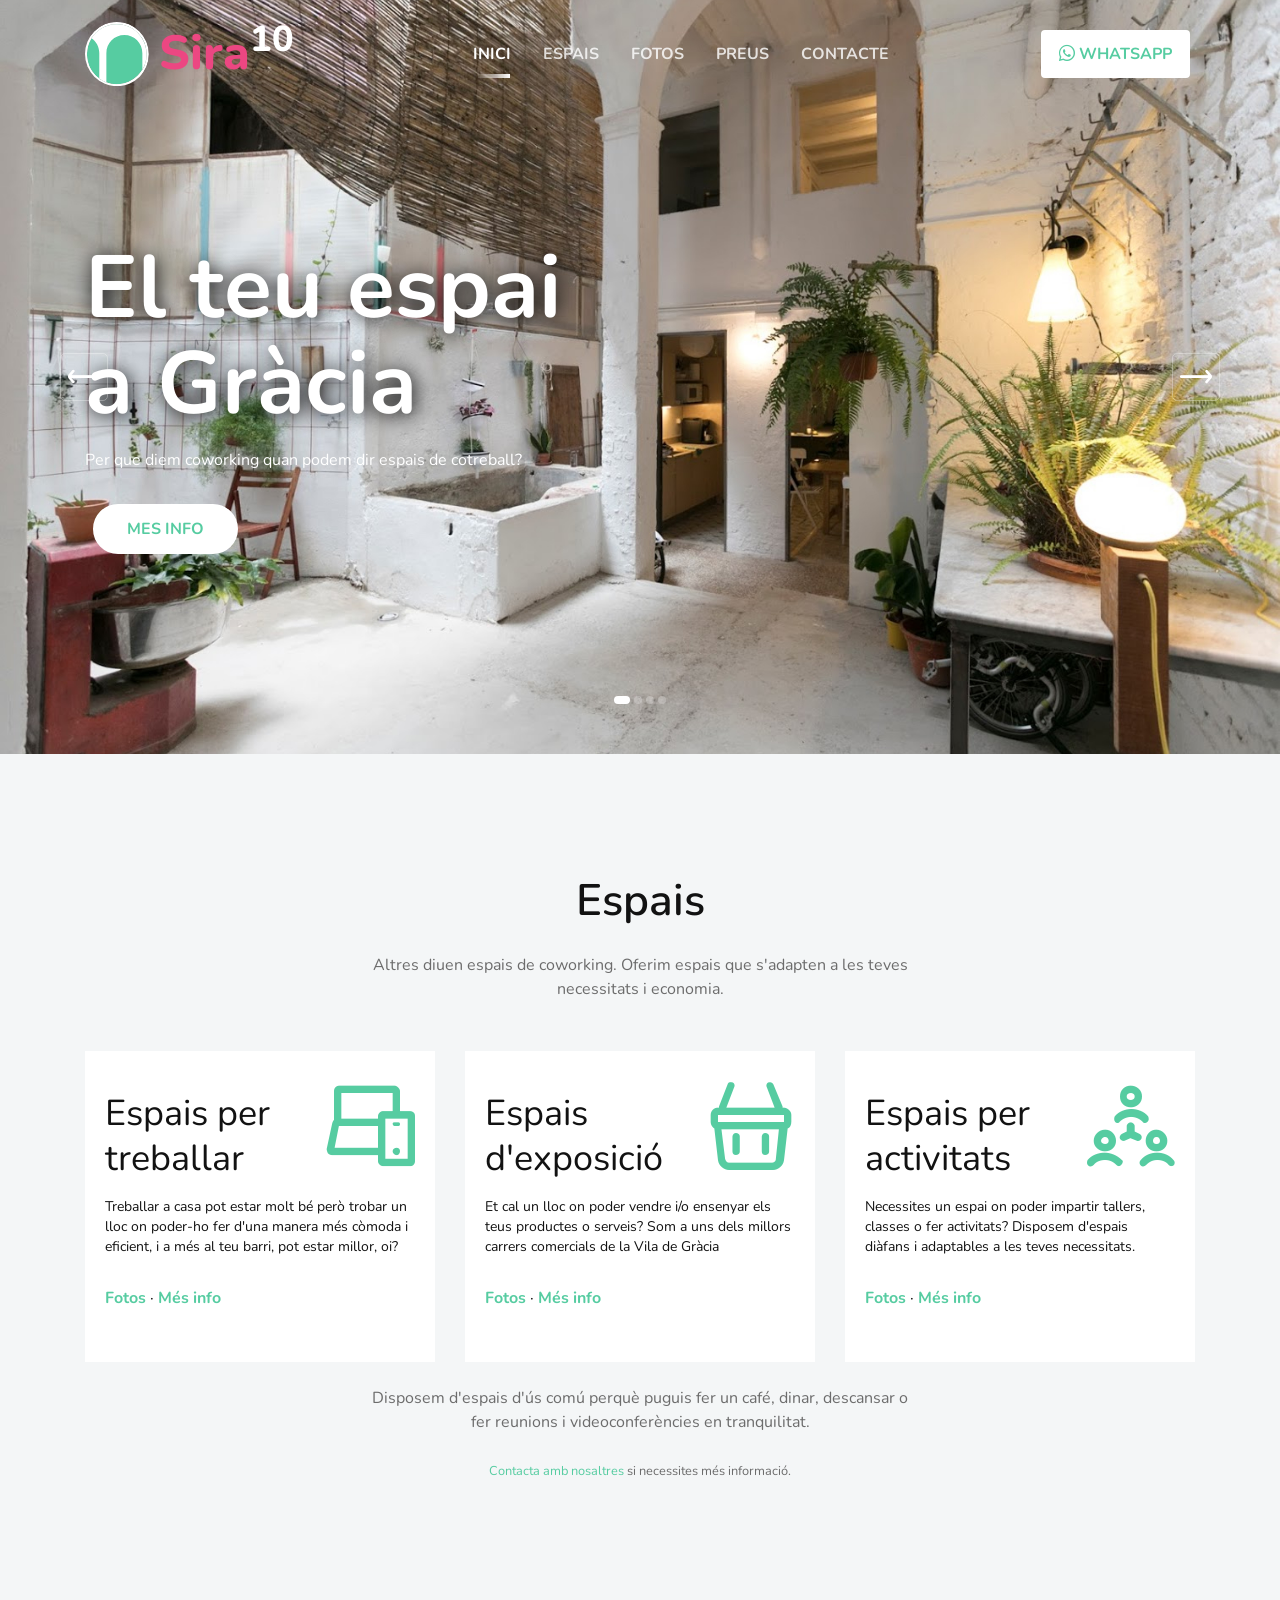
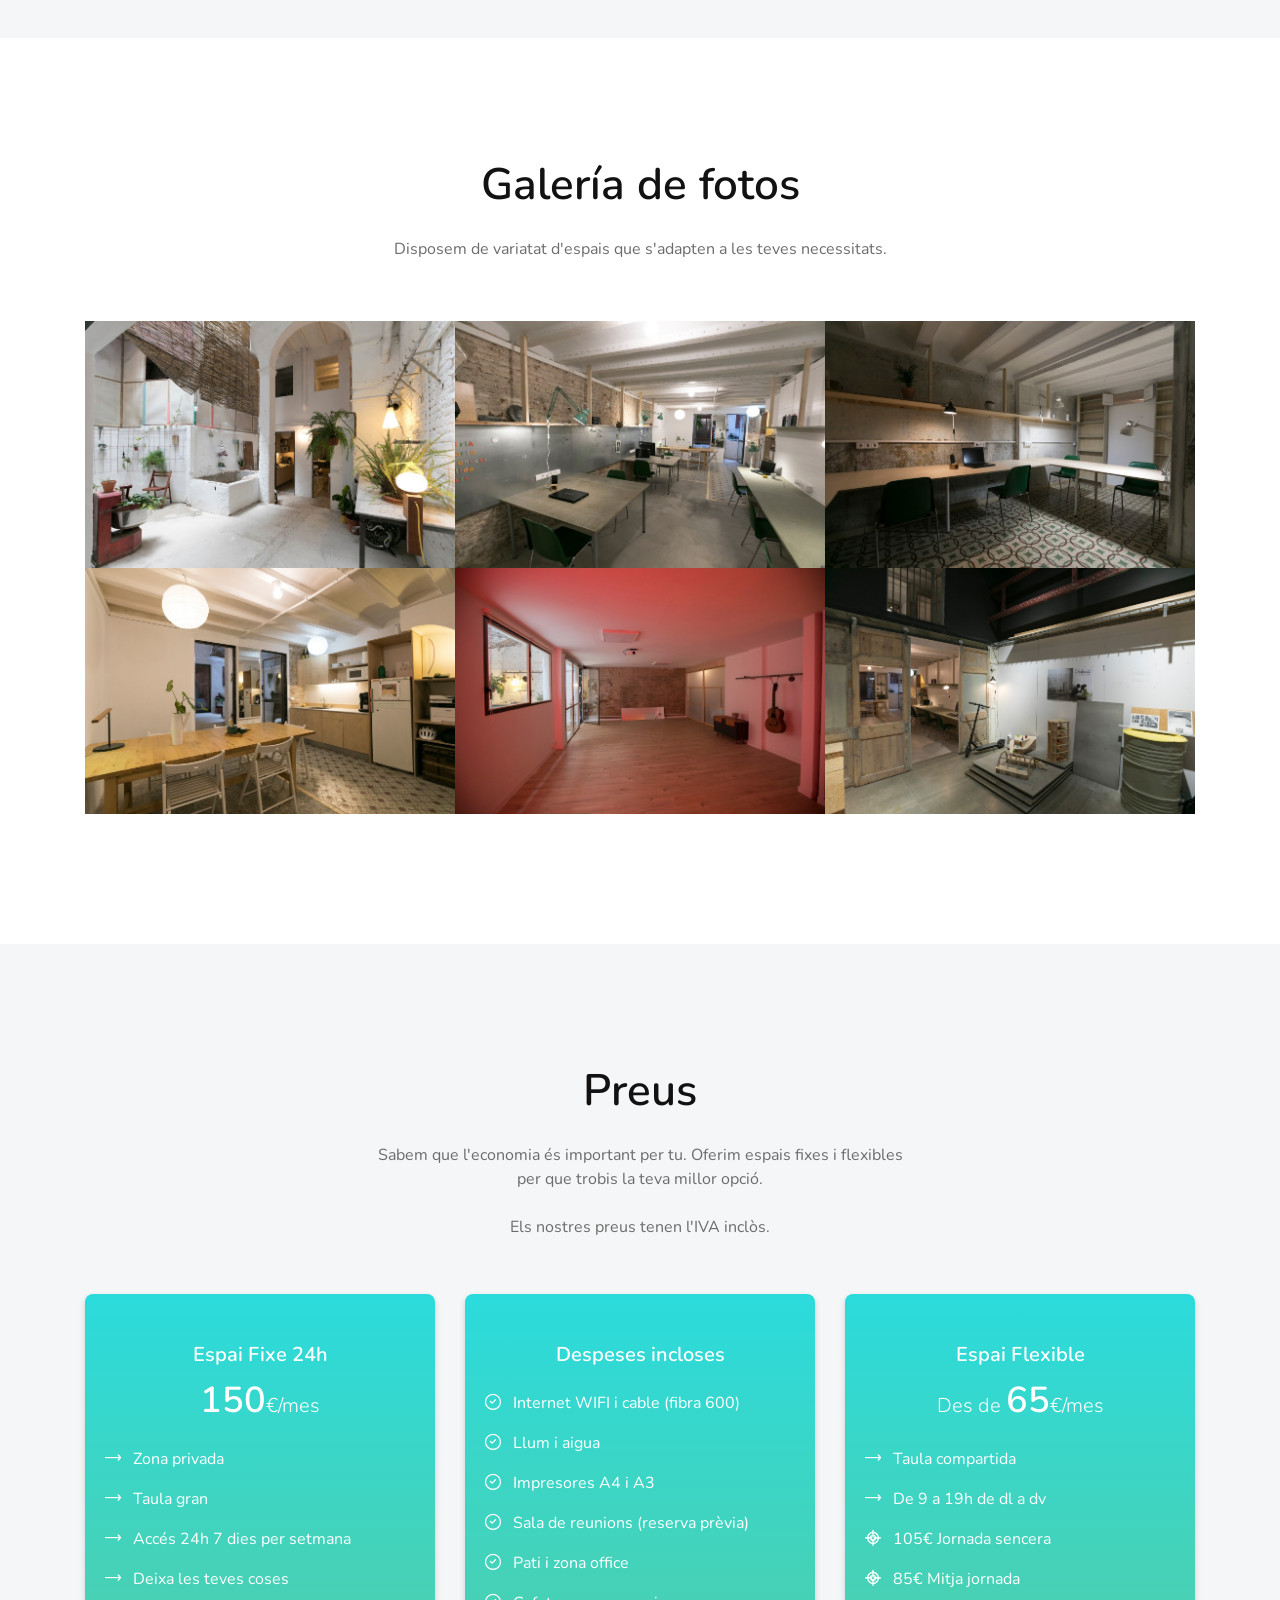
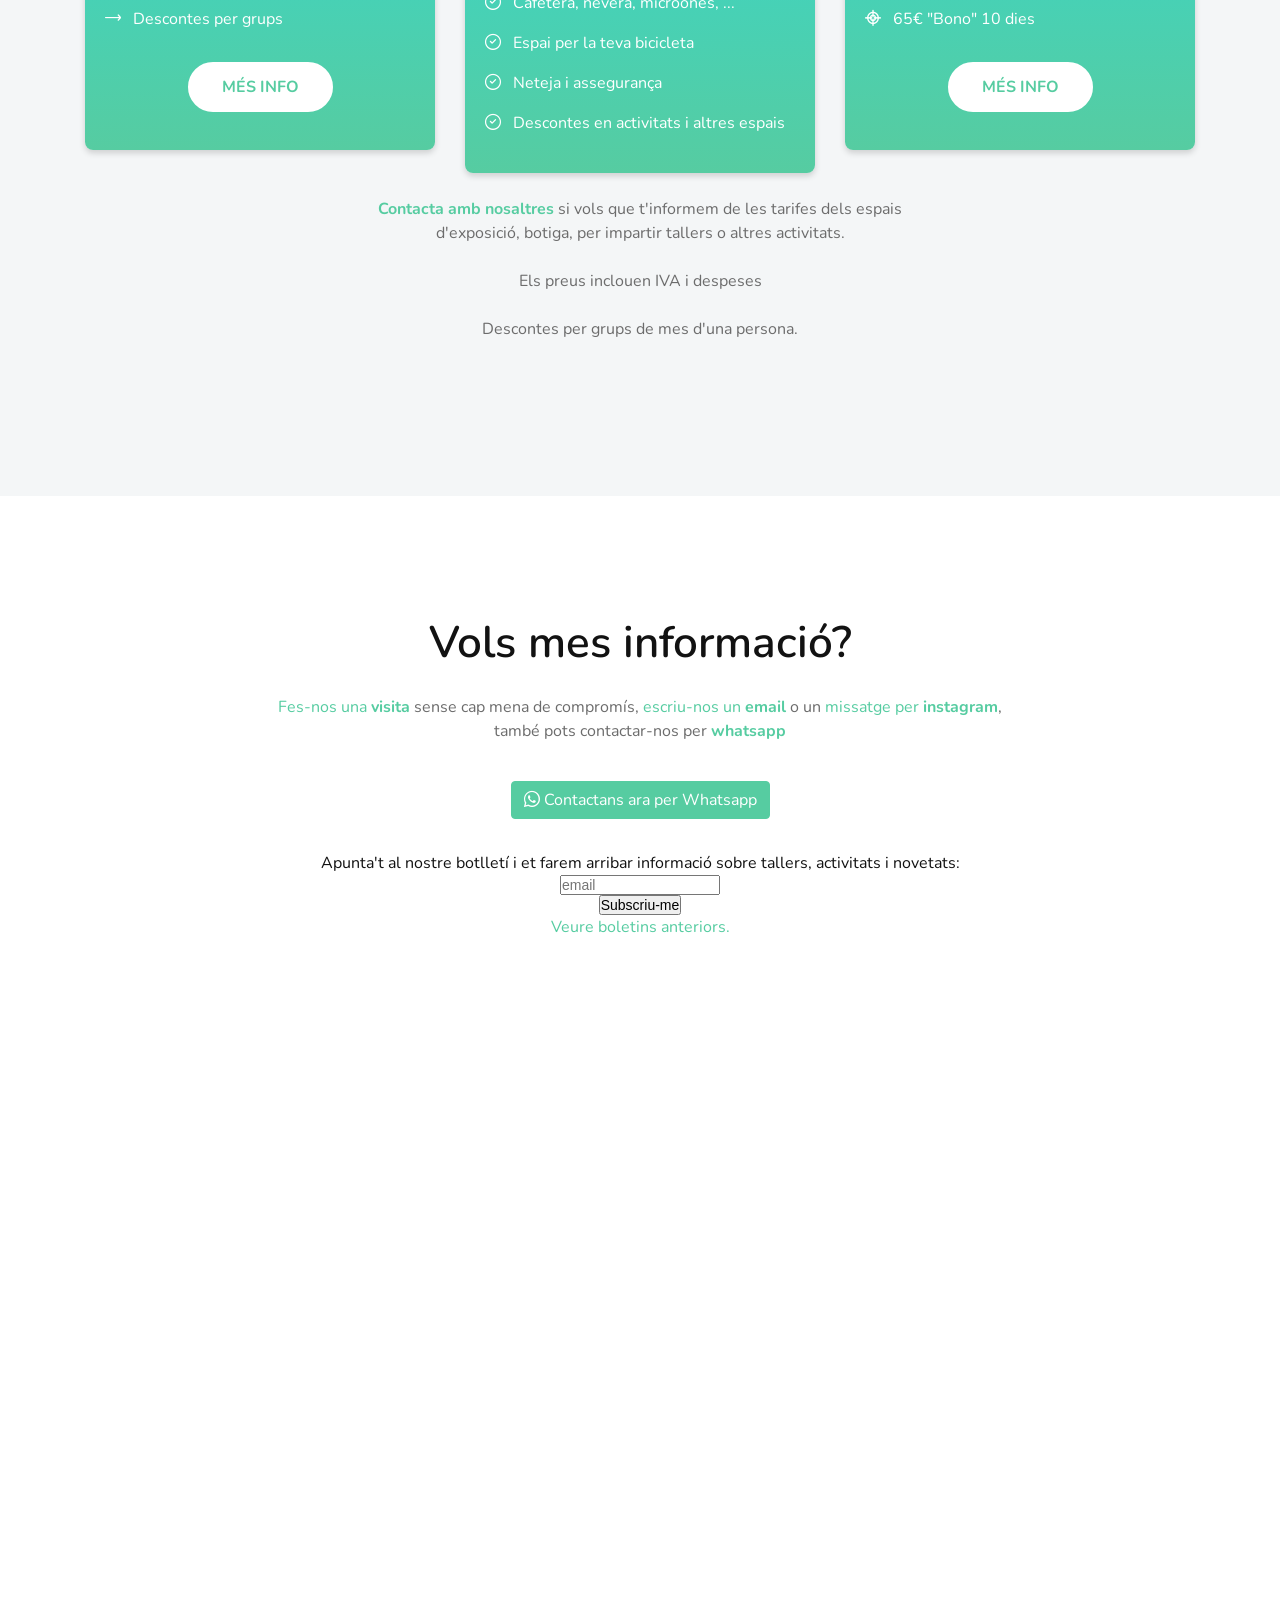
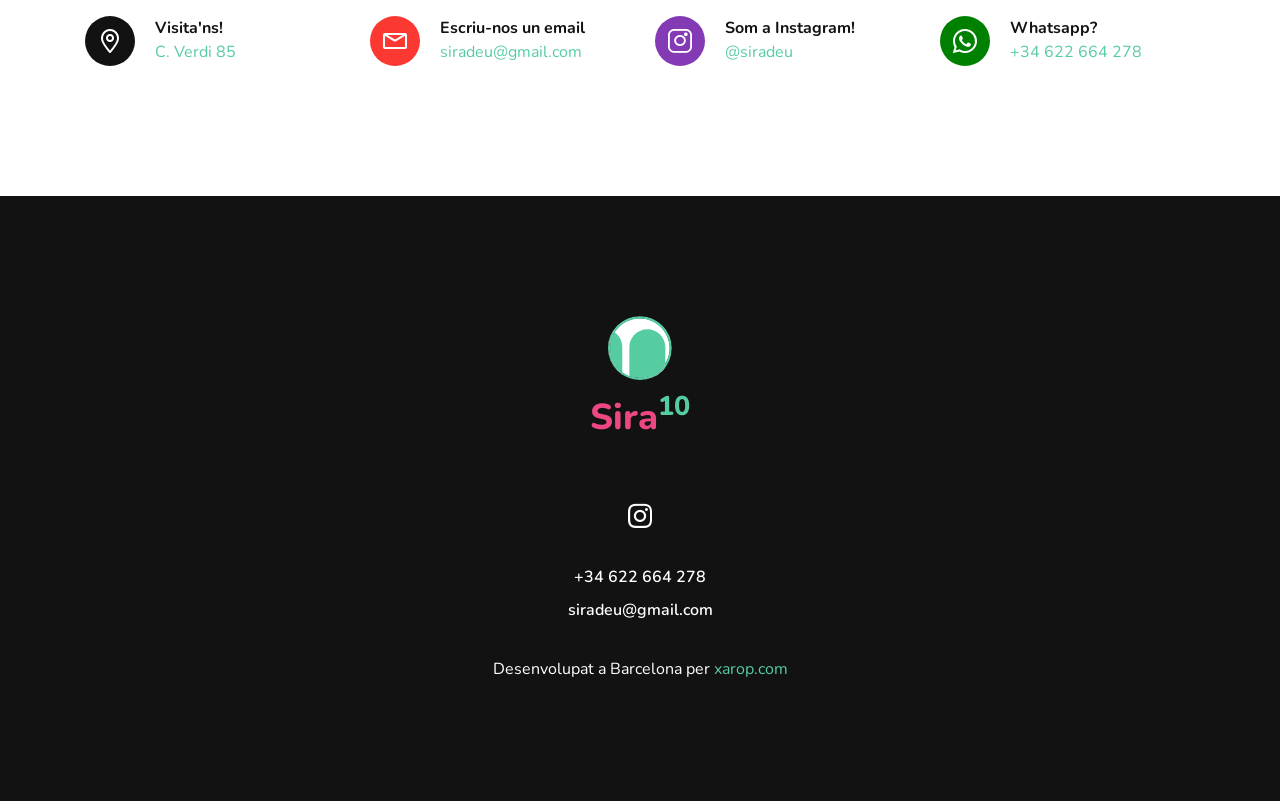
==== commit c80b6610: "update prices" ====
--- a/index.html
+++ b/index.html
@@ -202,7 +202,7 @@
                         <div class="row">
                             <div class="col-lg-6">
                                 <div class="slider-content">
-                                    <h1 class="title">Des de 55€ al mes</h1>
+                                    <h1 class="title">Des de 65€ al mes</h1>
                                     <p class="text">Ens adaptem al teu pressupost</p>
                                     <ul class="slider-btn rounded-buttons">
                                         <li><a class="main-btn rounded-one page-scroll" href="#pricing">Veure preus</a>
@@ -578,15 +578,15 @@
                     <div class="pricing-style mt-30">
                         <div class="pricing-header text-center">
                             <h5 class="sub-title">Espai Flexible</h5>
-                            <p class="month">Des de <span class="price">55 </span>€/mes</p>
+                            <p class="month">Des de <span class="price">65 </span>€/mes</p>
                         </div>
                         <div class="pricing-list">
                             <ul>
                                 <li><i class="lni lni-arrow-right"></i> Taula compartida</li>
                                 <li><i class="lni lni-arrow-right"></i> De 9 a 19h de dl a dv</li>
-                                <li><i class="lni lni-target"></i> 95€ Jornada sencera </li>
-                                <li><i class="lni lni-target"></i> 75€ Mitja jornada </li>
-                                <li><i class="lni lni-target"></i> 55€ "Bono" 10 dies</li>
+                                <li><i class="lni lni-target"></i> 105€ Jornada sencera </li>
+                                <li><i class="lni lni-target"></i> 85€ Mitja jornada </li>
+                                <li><i class="lni lni-target"></i> 65€ "Bono" 10 dies</li>
                             </ul>
                         </div>
                         <div class="pricing-btn rounded-buttons text-center">
